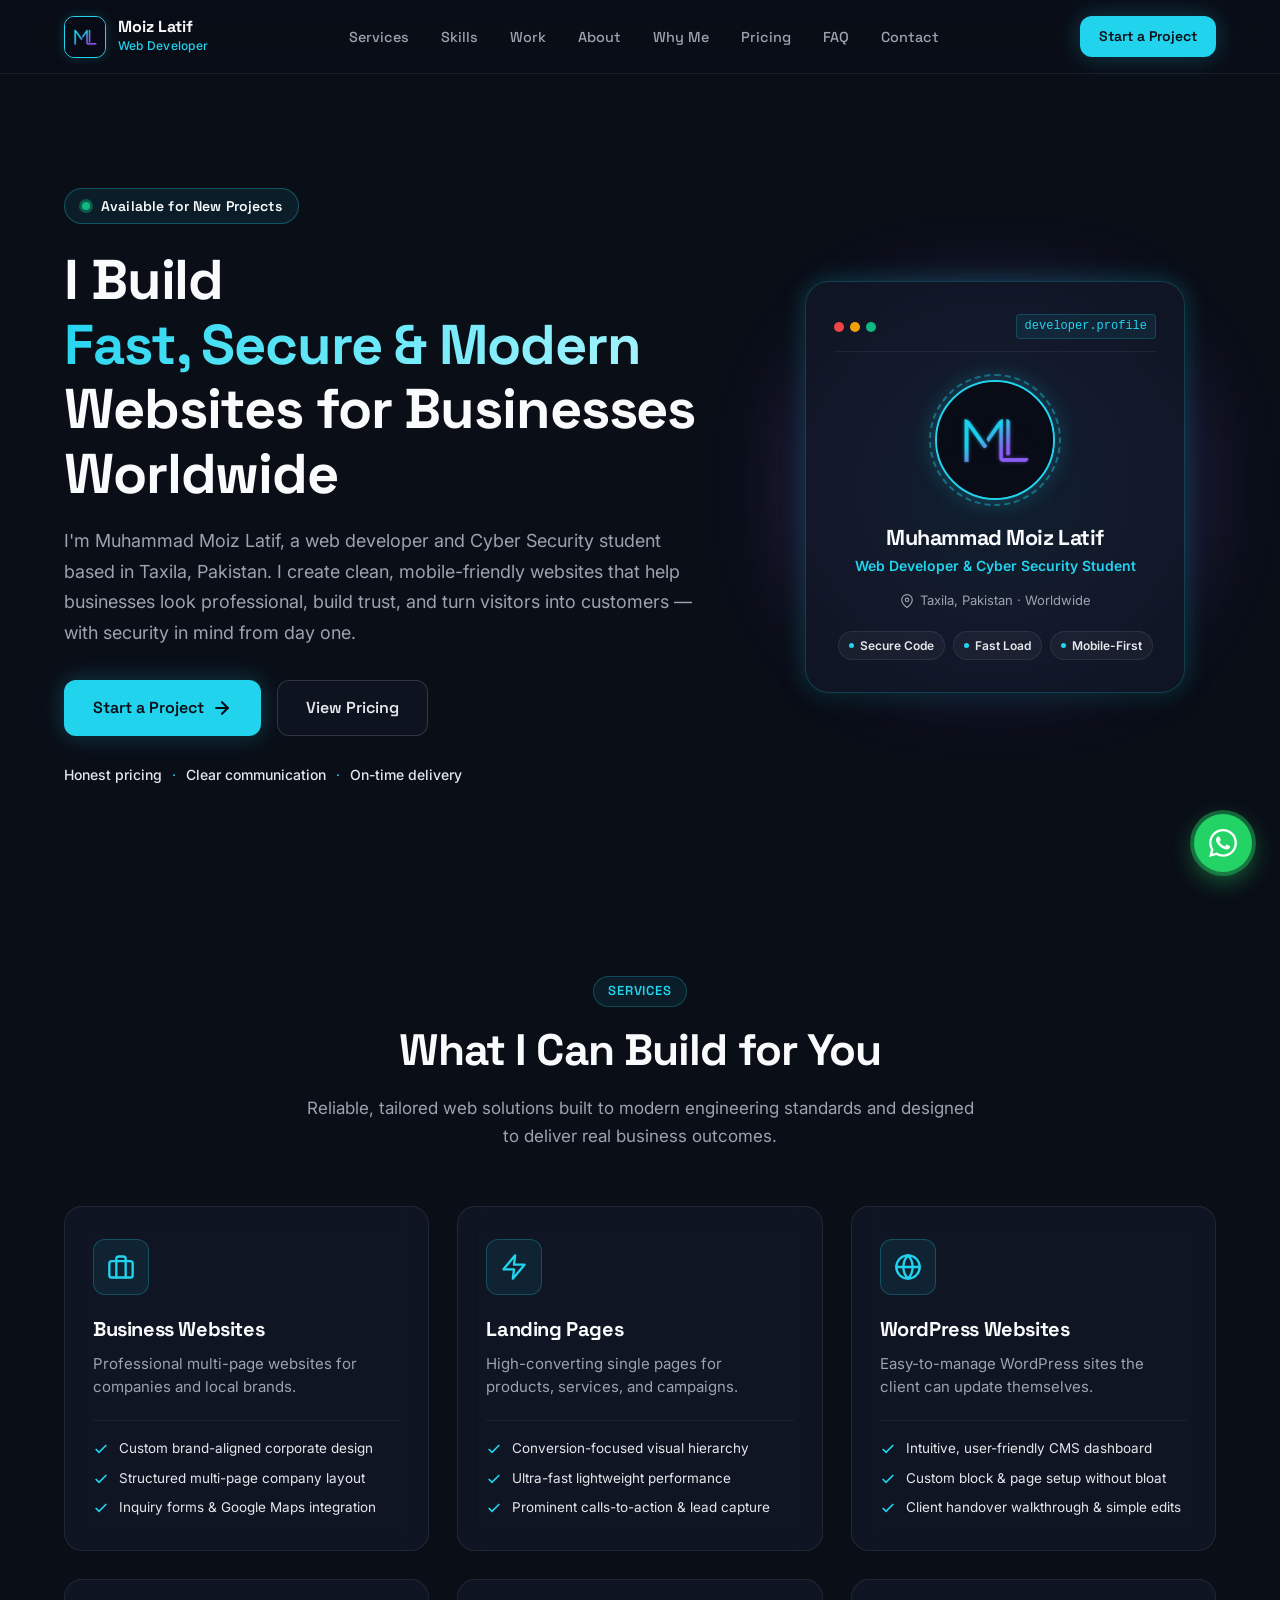
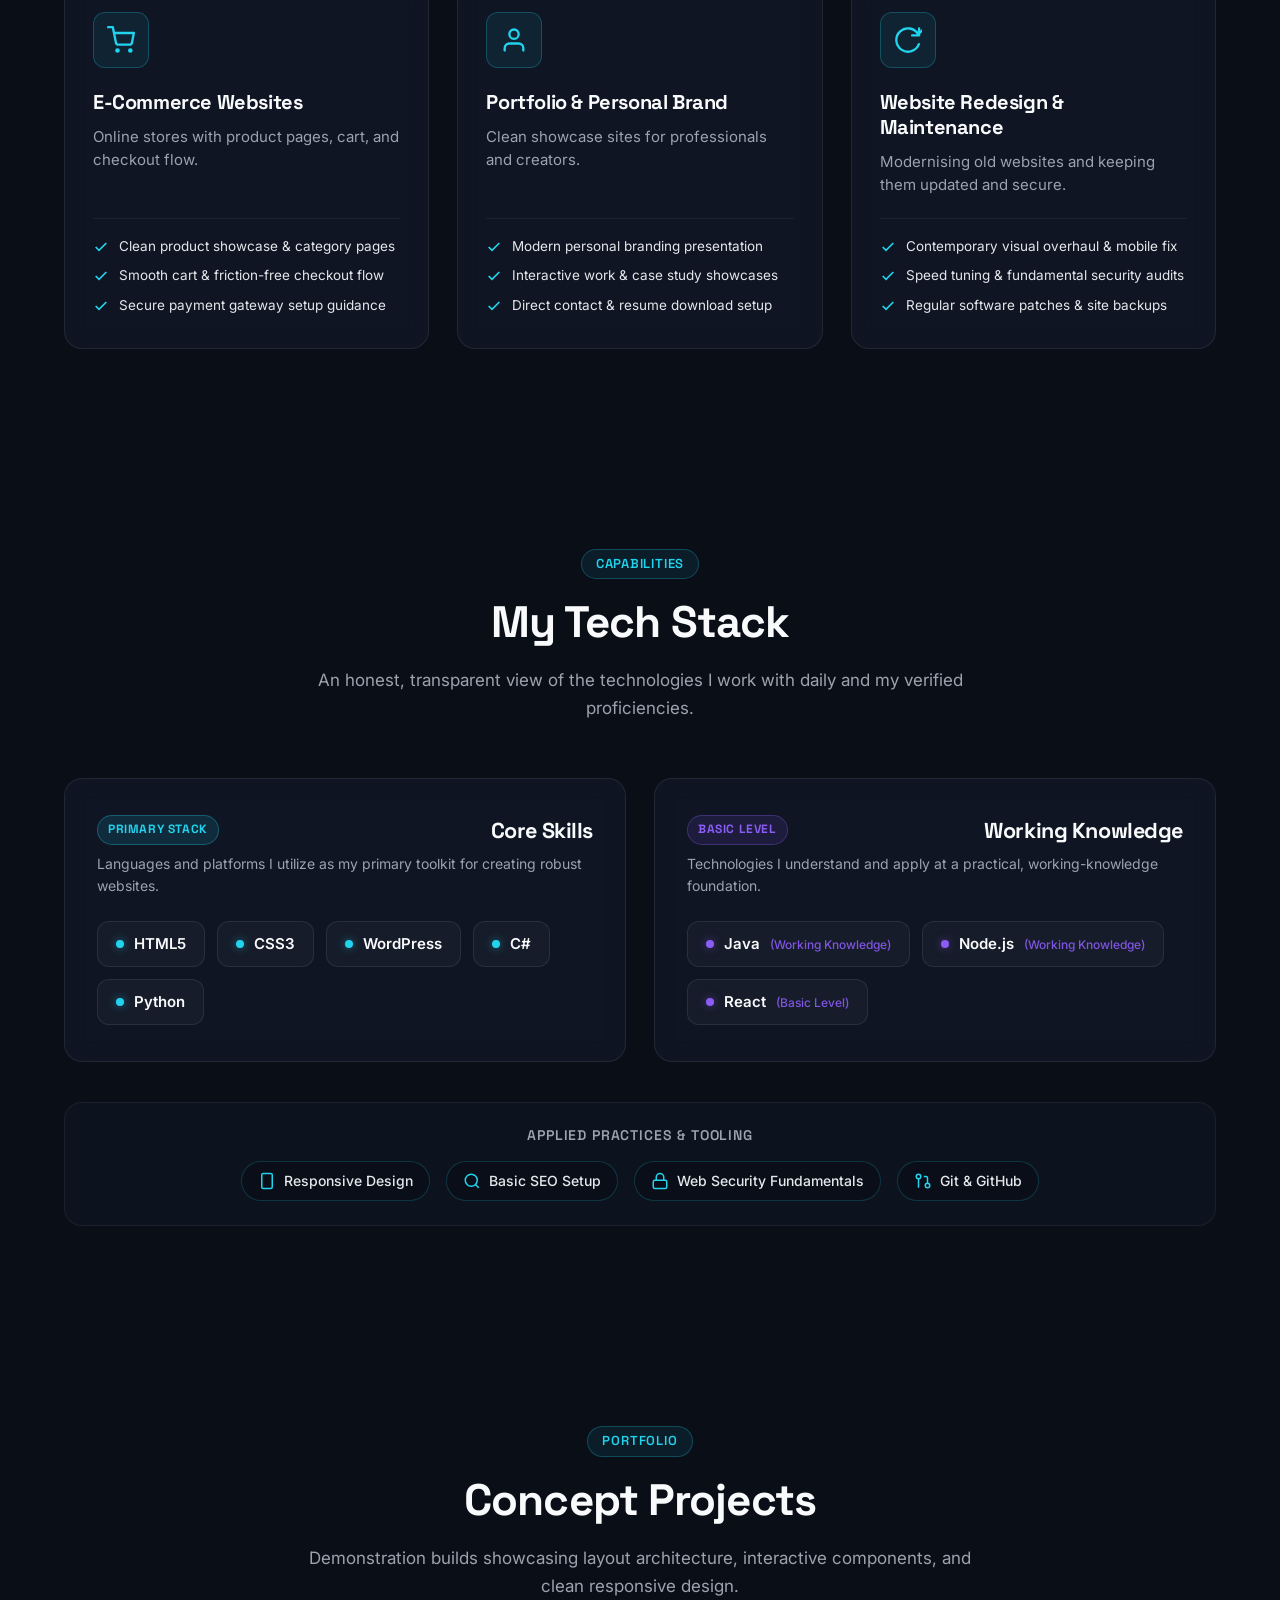
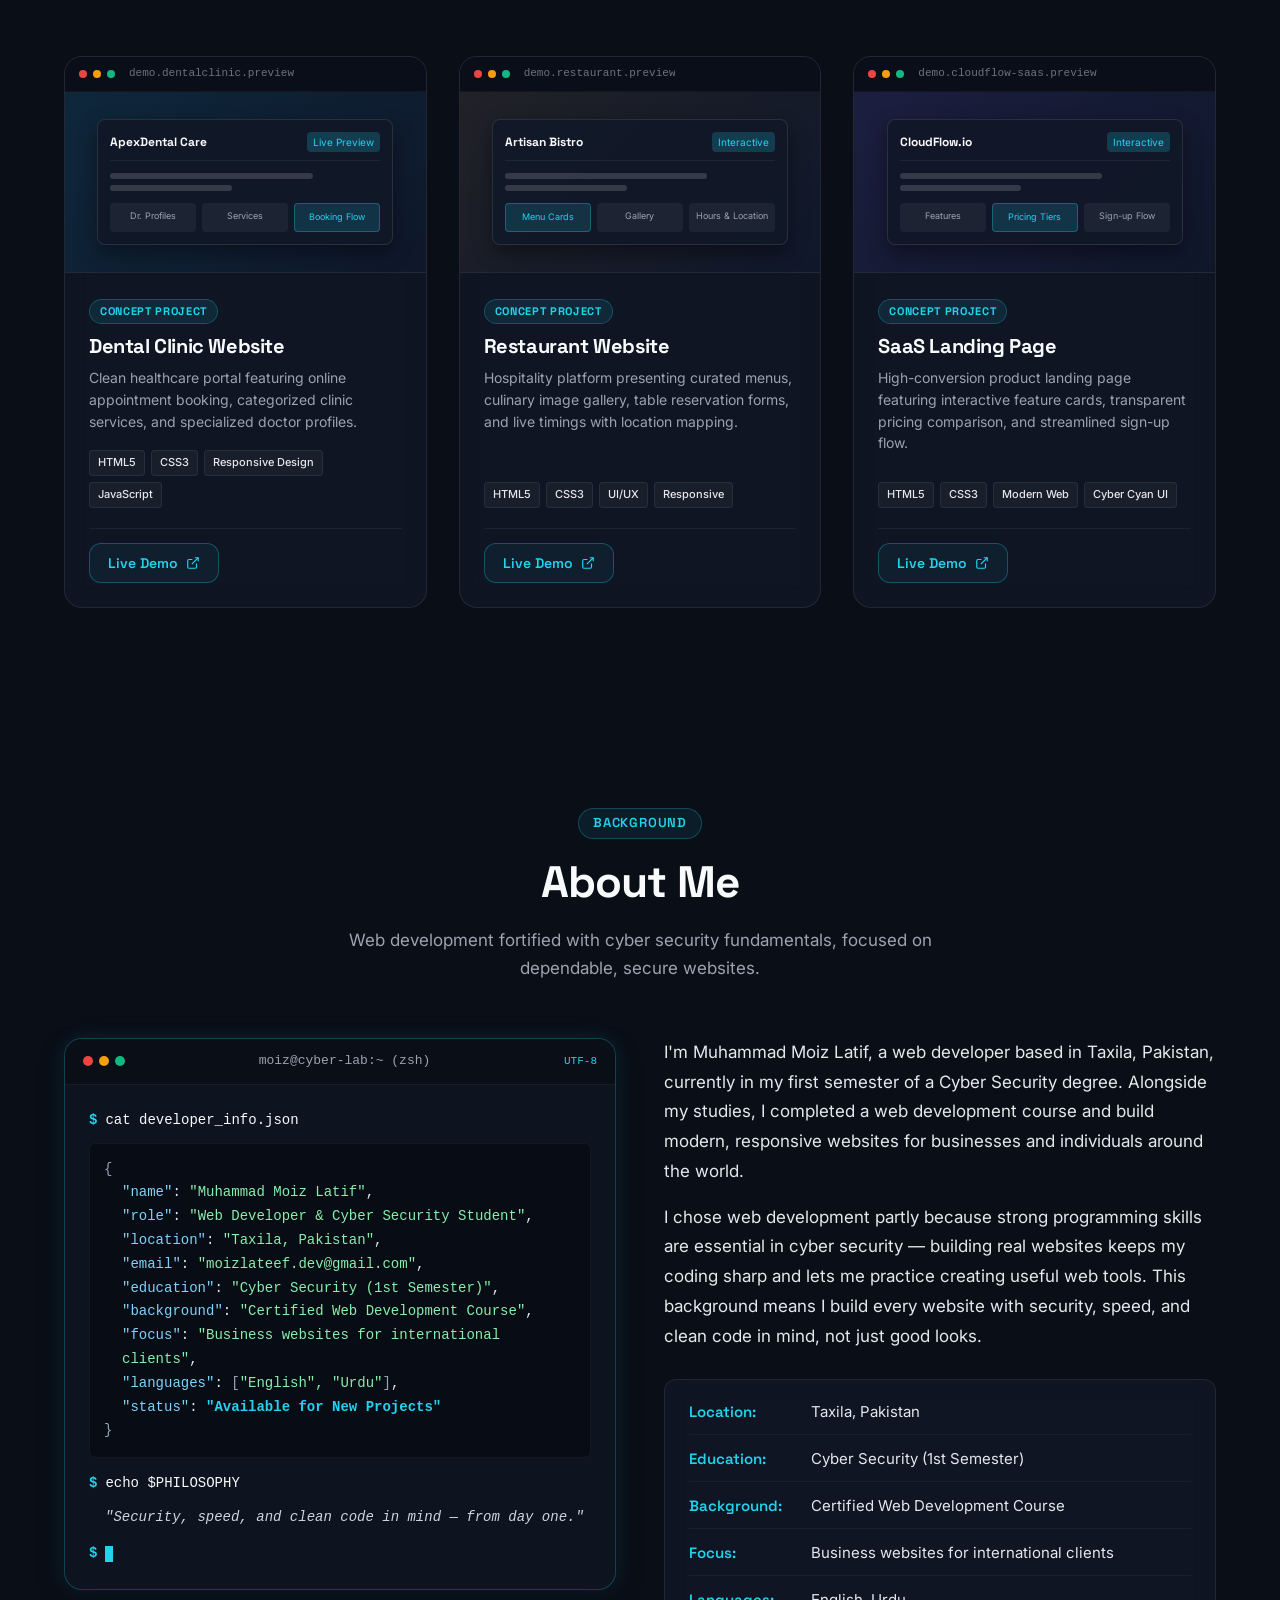
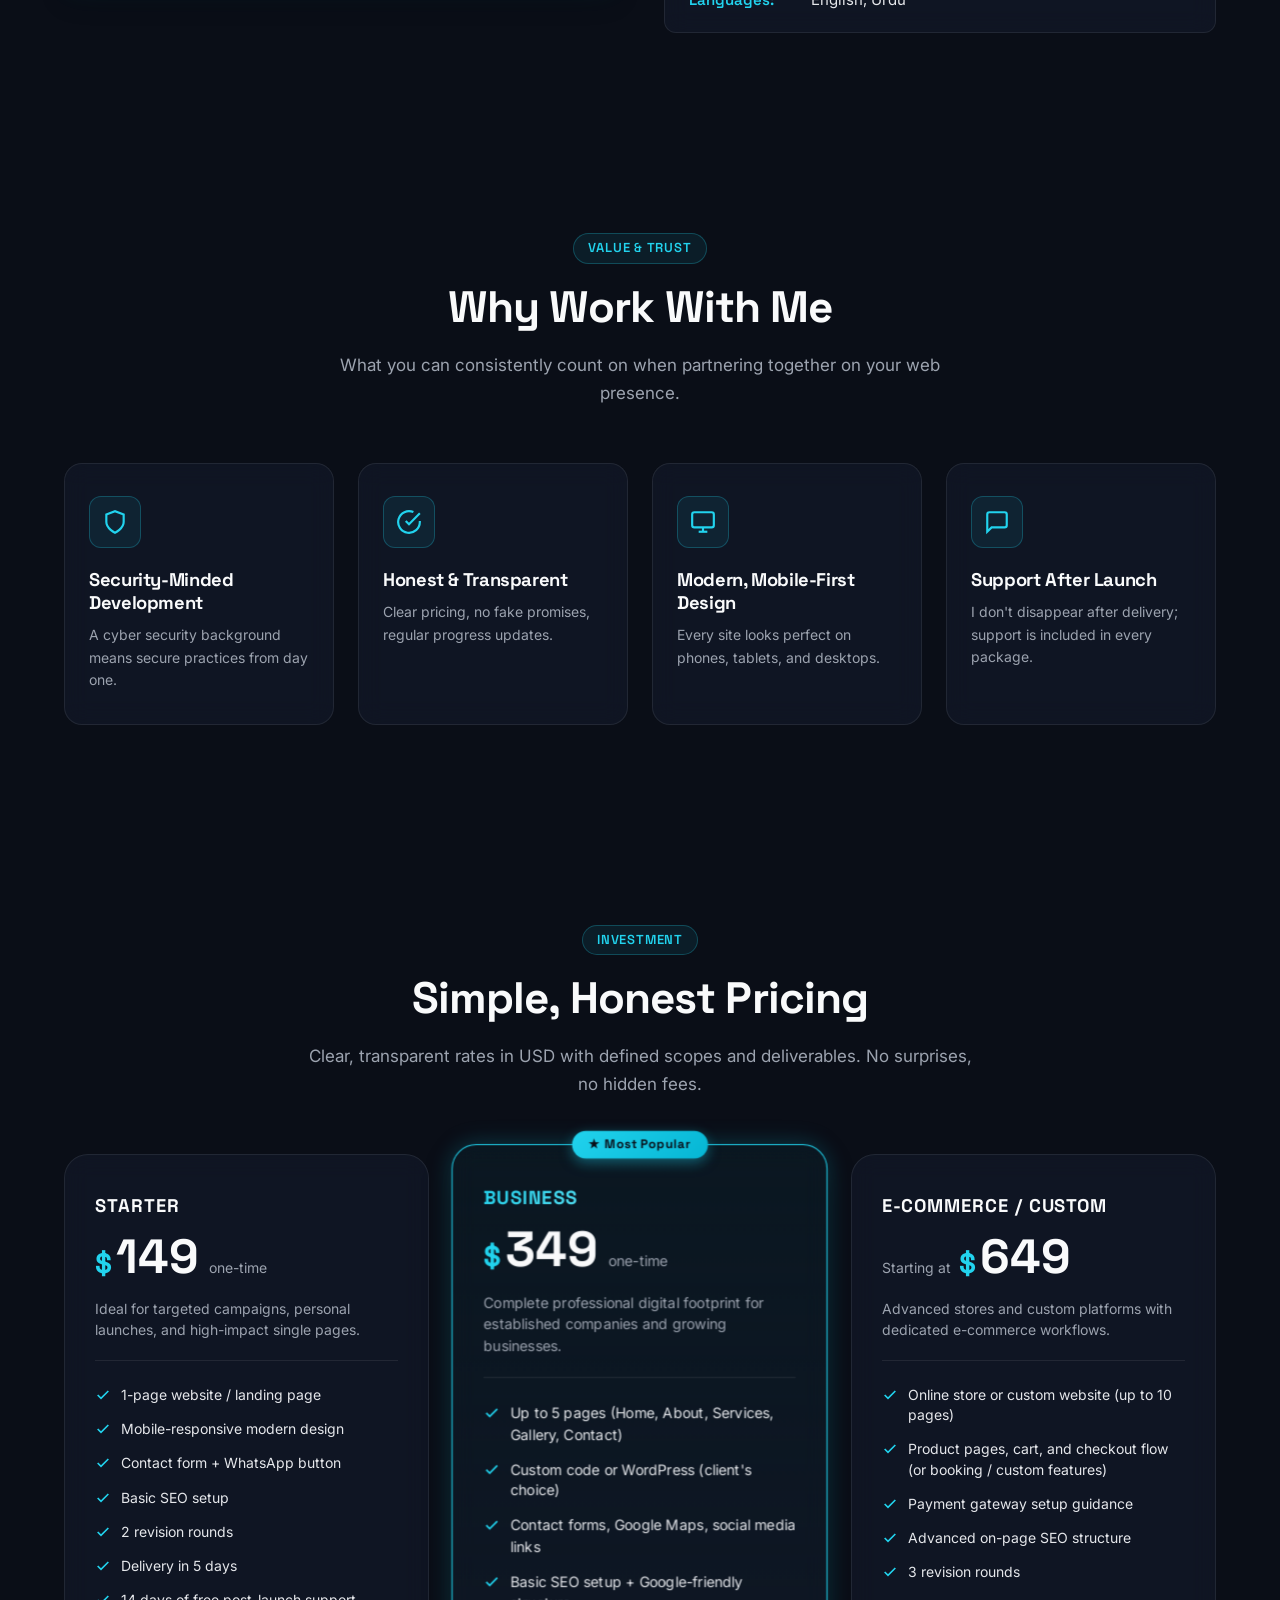
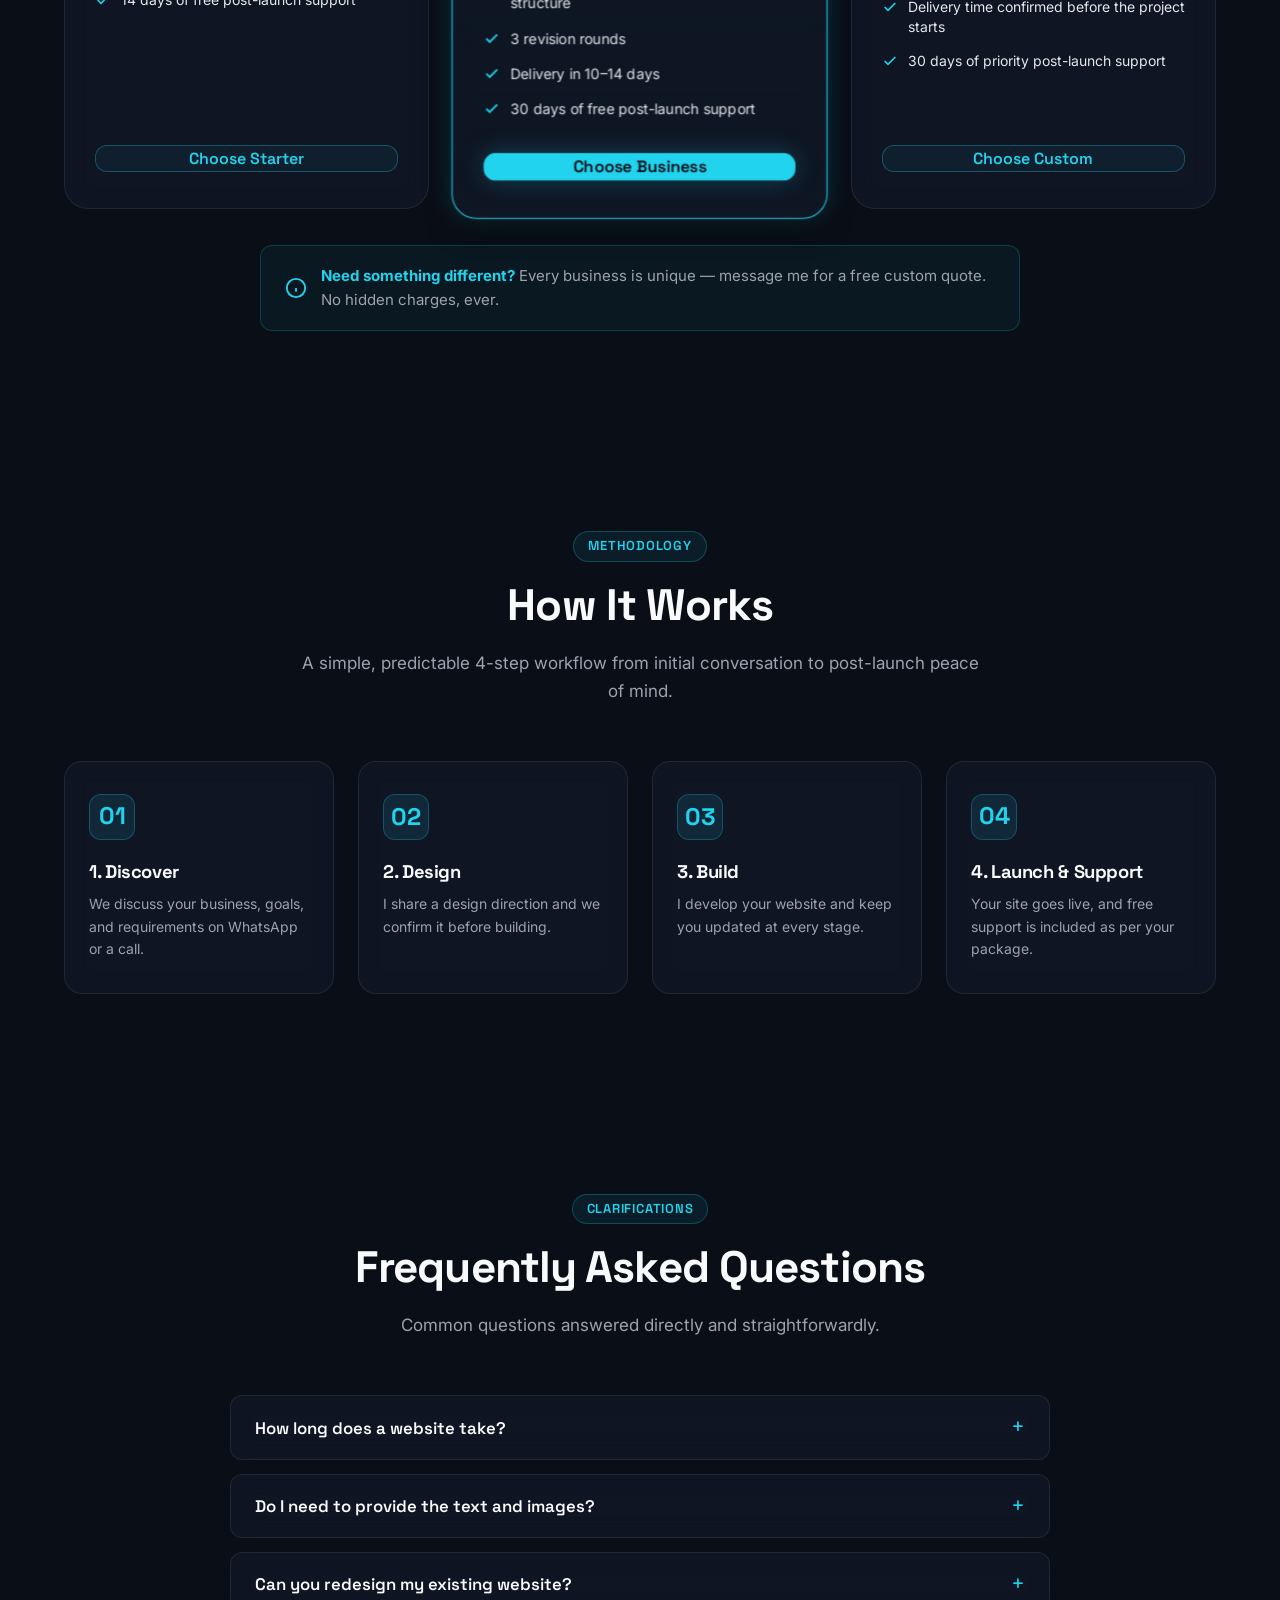
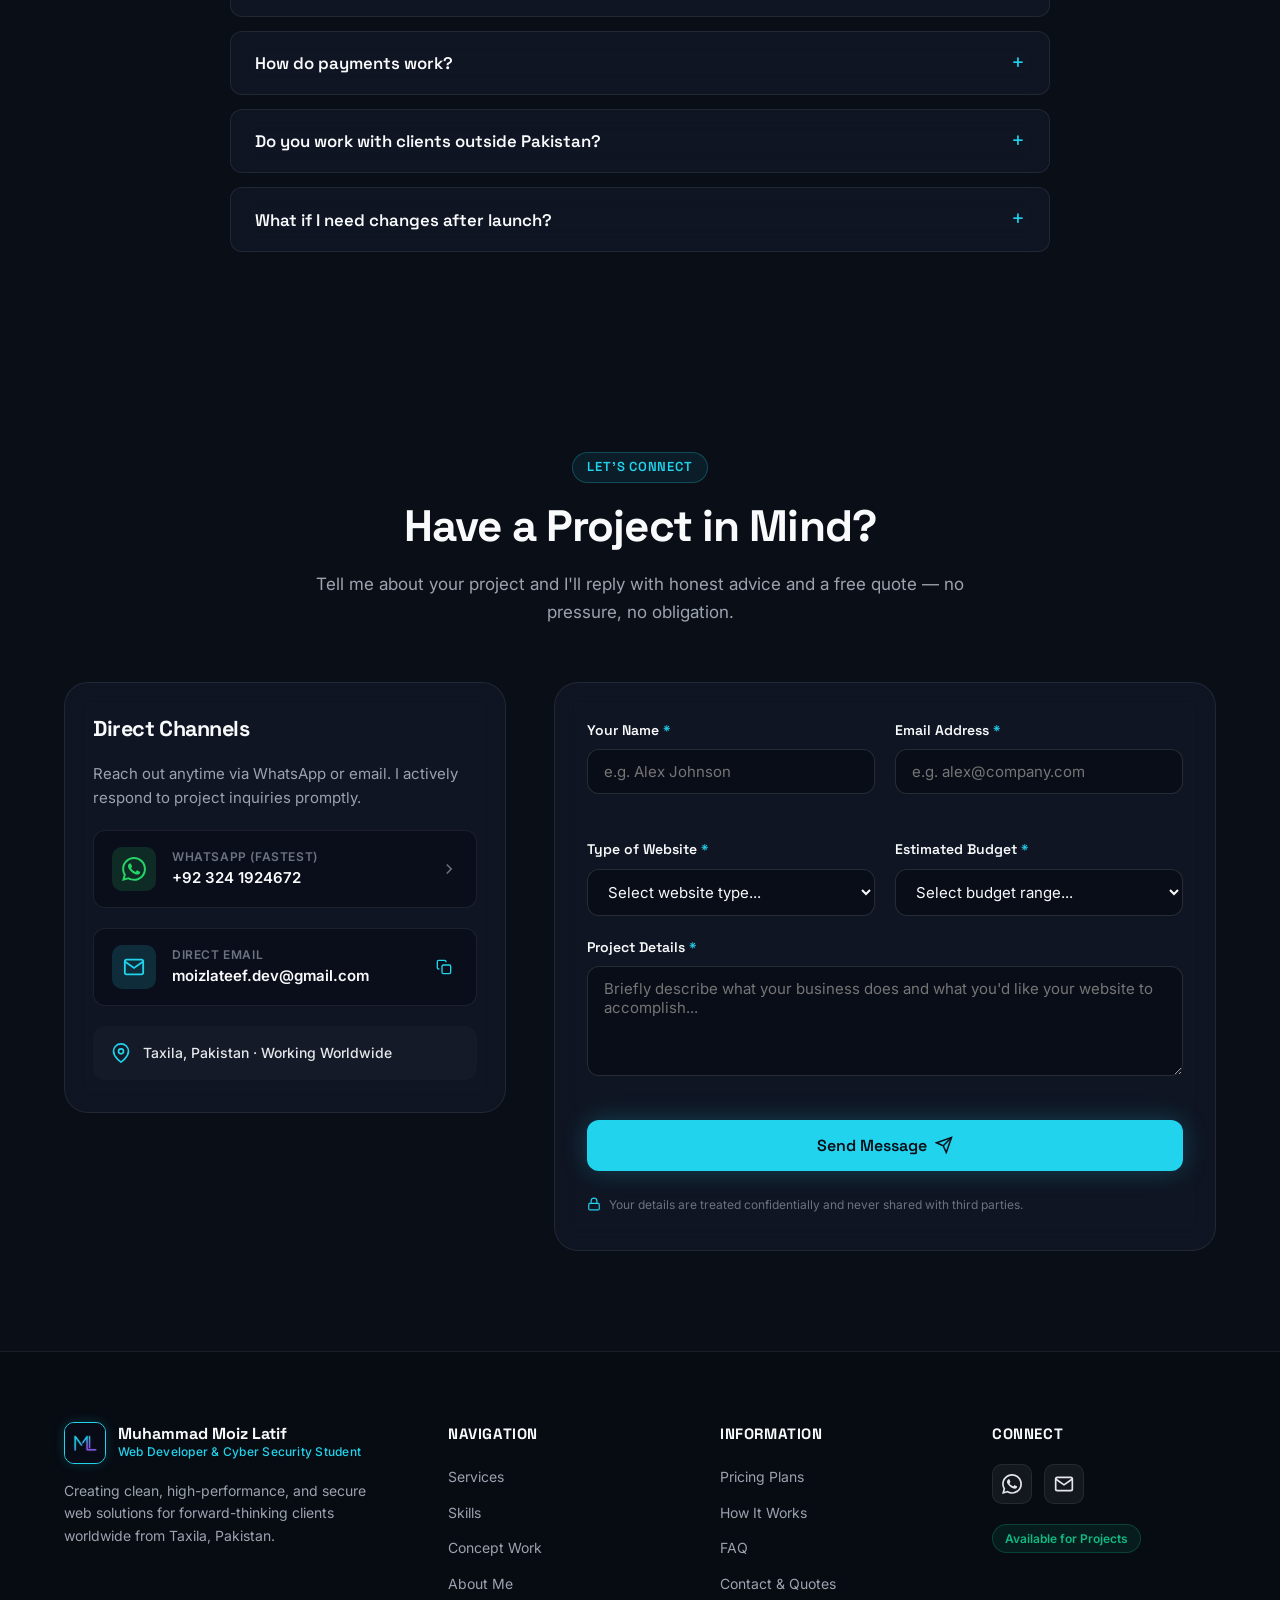
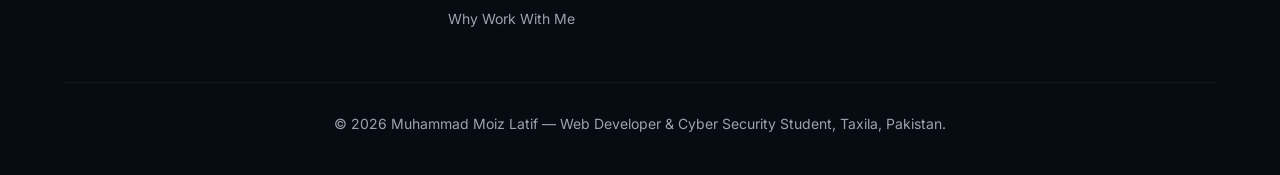
==== index.html @ b210ef42 "Add files via upload" ====
<!DOCTYPE html>
<html lang="en">
<head>
  <meta charset="UTF-8" />
  <meta http-equiv="X-UA-Compatible" content="IE=edge" />
  <meta name="viewport" content="width=device-width, initial-scale=1.0" />
  
  <!-- Primary SEO Meta Tags -->
  <title>Muhammad Moiz Latif — Web Developer &amp; Cyber Security Student | Fast, Secure &amp; Modern Websites</title>
  <meta name="title" content="Muhammad Moiz Latif — Web Developer &amp; Cyber Security Student | Fast, Secure &amp; Modern Websites" />
  <meta name="description" content="Portfolio of Muhammad Moiz Latif, a freelance Web Developer &amp; Cyber Security student based in Taxila, Pakistan. I build fast, secure, modern websites and landing pages for businesses worldwide with security built in from day one." />
  <meta name="keywords" content="Muhammad Moiz Latif, Web Developer, Cyber Security, Taxila Pakistan, Freelance Web Developer, Secure Websites, Frontend Developer, WordPress Developer, Landing Page Developer, Modern Portfolio" />
  <meta name="author" content="Muhammad Moiz Latif" />
  <meta name="robots" content="index, follow, max-image-preview:large, max-snippet:-1, max-video-preview:-1" />
  <meta name="theme-color" content="#0A0E17" />
  <meta name="color-scheme" content="dark" />
  <link rel="canonical" href="https://moizlatif.dev/" />
  
  <!-- Open Graph / Facebook / LinkedIn / WhatsApp Sharing -->
  <meta property="og:type" content="website" />
  <meta property="og:url" content="https://moizlatif.dev/" />
  <meta property="og:site_name" content="Muhammad Moiz Latif Portfolio" />
  <meta property="og:title" content="Muhammad Moiz Latif — Web Developer &amp; Cyber Security Student" />
  <meta property="og:description" content="I build fast, secure &amp; modern websites for businesses worldwide. Based in Taxila, Pakistan. Available for new projects." />
  <meta property="og:image" content="assets/og-image.png" />
  <meta property="og:image:secure_url" content="assets/og-image.png" />
  <meta property="og:image:type" content="image/png" />
  <meta property="og:image:width" content="1024" />
  <meta property="og:image:height" content="1024" />
  <meta property="og:image:alt" content="Muhammad Moiz Latif - ML Cyber Monogram Logo" />
  <meta property="og:locale" content="en_US" />

  <!-- Twitter / X Cards -->
  <meta name="twitter:card" content="summary_large_image" />
  <meta name="twitter:url" content="https://moizlatif.dev/" />
  <meta name="twitter:title" content="Muhammad Moiz Latif — Web Developer &amp; Cyber Security Student" />
  <meta name="twitter:description" content="I build fast, secure &amp; modern websites for businesses worldwide. Based in Taxila, Pakistan. Available for new projects." />
  <meta name="twitter:image" content="assets/og-image.png" />
  <meta name="twitter:image:alt" content="Muhammad Moiz Latif - ML Cyber Monogram Logo" />
  
  <!-- Custom Favicons using Provided ML Monogram Logo -->
  <link rel="icon" type="image/png" sizes="32x32" href="assets/favicon.png" />
  <link rel="icon" type="image/png" sizes="192x192" href="assets/logo.png" />
  <link rel="apple-touch-icon" sizes="180x180" href="assets/logo.png" />
  <link rel="shortcut icon" type="image/png" href="assets/favicon.png" />

  <!-- Schema.org JSON-LD Structured Data for Search Engines -->
  <script type="application/ld+json">
  {
    "@context": "https://schema.org",
    "@type": "Person",
    "name": "Muhammad Moiz Latif",
    "jobTitle": "Web Developer & Cyber Security Student",
    "url": "https://moizlatif.dev",
    "image": "assets/logo.png",
    "address": {
      "@type": "PostalAddress",
      "addressLocality": "Taxila",
      "addressCountry": "PK"
    },
    "email": "moizlateef.dev@gmail.com",
    "telephone": "+923241924672",
    "description": "Freelance web developer and Cyber Security student creating fast, secure, modern websites for businesses worldwide.",
    "knowsAbout": [
      "Web Development",
      "Cyber Security",
      "HTML5",
      "CSS3",
      "WordPress",
      "Python",
      "C#",
      "Responsive Design",
      "Web Security Fundamentals"
    ]
  }
  </script>

  <!-- Google Fonts: Space Grotesk (Headings) & Inter (Body) -->
  <link rel="preconnect" href="https://fonts.googleapis.com" />
  <link rel="preconnect" href="https://fonts.gstatic.com" crossorigin />
  <link href="https://fonts.googleapis.com/css2?family=Inter:wght@400;500;600;700&family=Space+Grotesk:wght@500;600;700;800&display=swap" rel="stylesheet" />

  <!-- Core CSS -->
  <link rel="stylesheet" href="css/style.css" />

  <!-- Netlify Identity Widget for Decap CMS -->
  <script src="https://identity.netlify.com/v1/netlify-identity-widget.js"></script>
  <script>
    if (window.netlifyIdentity) {
      window.netlifyIdentity.on("init", function(user) {
        if (!user) {
          window.netlifyIdentity.on("login", function() {
            document.location.href = "/admin/";
          });
        }
      });
    }
  </script>
</head>
<body>

  <!-- Subtle Cyber Background Grid Pattern -->
  <div class="cyber-grid-bg" aria-hidden="true"></div>
  <div class="ambient-glow glow-top" aria-hidden="true"></div>
  <div class="ambient-glow glow-bottom" aria-hidden="true"></div>

  <!-- Sticky Header -->
  <header class="site-header" id="header">
    <div class="container header-container">
      <a href="#hero" class="brand-logo" aria-label="Muhammad Moiz Latif Home">
        <span class="logo-box">
          <img src="assets/logo.png" alt="Muhammad Moiz Latif - ML Logo" class="brand-logo-img" width="42" height="42" decoding="async" />
        </span>
        <span class="logo-name-badge">
          <span class="logo-name">Moiz Latif</span>
          <span class="logo-sub">Web Developer</span>
        </span>
      </a>

      <!-- Desktop Navigation -->
      <nav class="desktop-nav" aria-label="Main Navigation">
        <ul class="nav-list">
          <li><a href="#services" class="nav-link">Services</a></li>
          <li><a href="#skills" class="nav-link">Skills</a></li>
          <li><a href="#work" class="nav-link">Work</a></li>
          <li><a href="#about" class="nav-link">About</a></li>
          <li><a href="#why-me" class="nav-link">Why Me</a></li>
          <li><a href="#pricing" class="nav-link">Pricing</a></li>
          <li><a href="#faq" class="nav-link">FAQ</a></li>
          <li><a href="#contact" class="nav-link">Contact</a></li>
        </ul>
      </nav>

      <!-- Header Action -->
      <div class="header-action">
        <a href="#contact" class="btn btn-sm btn-cyan btn-glow">Start a Project</a>
        
        <!-- Mobile Menu Toggle Button -->
        <button class="mobile-toggle" id="mobileToggle" aria-label="Toggle navigation menu" aria-expanded="false" aria-controls="mobileNav">
          <span class="hamburger-bar"></span>
          <span class="hamburger-bar"></span>
          <span class="hamburger-bar"></span>
        </button>
      </div>
    </div>

    <!-- Mobile Drawer Navigation -->
    <div class="mobile-nav" id="mobileNav" aria-hidden="true">
      <div class="mobile-nav-inner">
        <div class="mobile-nav-header">
          <div class="brand-logo">
            <span class="logo-box">
              <img src="assets/logo.png" alt="Muhammad Moiz Latif - ML Logo" class="brand-logo-img" width="42" height="42" loading="lazy" decoding="async" />
            </span>
            <span class="logo-name-badge">
              <span class="logo-name">Moiz Latif</span>
              <span class="logo-sub">Web Developer</span>
            </span>
          </div>
          <button class="mobile-close" id="mobileClose" aria-label="Close navigation menu">
            <svg width="24" height="24" viewBox="0 0 24 24" fill="none" stroke="currentColor" stroke-width="2" stroke-linecap="round" stroke-linejoin="round"><line x1="18" y1="6" x2="6" y2="18"></line><line x1="6" y1="6" x2="18" y2="18"></line></svg>
          </button>
        </div>
        <ul class="mobile-nav-list">
          <li><a href="#services" class="mobile-nav-link">Services</a></li>
          <li><a href="#skills" class="mobile-nav-link">Skills</a></li>
          <li><a href="#work" class="mobile-nav-link">Work</a></li>
          <li><a href="#about" class="mobile-nav-link">About</a></li>
          <li><a href="#why-me" class="mobile-nav-link">Why Me</a></li>
          <li><a href="#pricing" class="mobile-nav-link">Pricing</a></li>
          <li><a href="#faq" class="mobile-nav-link">FAQ</a></li>
          <li><a href="#contact" class="mobile-nav-link">Contact</a></li>
        </ul>
        <div class="mobile-nav-footer">
          <a href="#contact" class="btn btn-cyan btn-glow w-full mobile-cta">Start a Project</a>
          <a href="https://wa.me/923241924672" target="_blank" rel="noopener noreferrer" class="btn btn-outline w-full whatsapp-link-btn">
            <svg width="18" height="18" viewBox="0 0 24 24" fill="currentColor"><path d="M.057 24l1.687-6.163c-1.041-1.804-1.588-3.849-1.587-5.946.003-6.556 5.338-11.891 11.893-11.891 3.181.001 6.167 1.24 8.413 3.488 2.245 2.248 3.481 5.236 3.48 8.414-.003 6.557-5.338 11.892-11.893 11.892-1.99-.001-3.951-.5-5.688-1.448l-6.305 1.654zm6.597-3.807c1.676.995 3.276 1.591 5.392 1.592 5.448 0 9.886-4.434 9.889-9.885.002-5.462-4.415-9.89-9.881-9.892-5.452 0-9.887 4.434-9.889 9.884-.001 2.225.651 3.891 1.746 5.634l-.999 3.648 3.742-.981zm11.387-5.464c-.074-.124-.272-.198-.57-.347-.297-.149-1.758-.868-2.031-.967-.272-.099-.47-.149-.669.149-.198.297-.768.967-.941 1.165-.173.198-.347.223-.644.074-.297-.149-1.255-.462-2.39-1.475-.883-.788-1.48-1.761-1.653-2.059-.173-.297-.018-.458.13-.606.134-.133.297-.347.446-.521.151-.172.2-.296.3-.495.099-.198.05-.372-.025-.521-.075-.148-.669-1.611-.916-2.206-.242-.579-.487-.501-.669-.51l-.57-.01c-.198 0-.52.074-.792.372s-1.04 1.016-1.04 2.479 1.065 2.876 1.213 3.074c.149.198 2.095 3.2 5.076 4.487.709.306 1.263.489 1.694.626.712.226 1.36.194 1.872.118.571-.085 1.758-.719 2.006-1.413.248-.695.248-1.29.173-1.414z"/></svg>
            WhatsApp Direct
          </a>
        </div>
      </div>
    </div>
  </header>

  <main>
    <!-- Hero Section -->
    <section class="hero-section" id="hero">
      <div class="container hero-container">
        
        <div class="hero-content">
          <!-- Availability Badge -->
          <div class="status-badge-hero fade-in-up">
            <span class="status-indicator">
              <span class="status-dot"></span>
              <span class="status-ring"></span>
            </span>
            <span class="status-badge-text" id="heroBadgeText">Available for New Projects</span>
          </div>

          <!-- Main Headline -->
          <h1 class="hero-headline fade-in-up" id="heroHeadline">
            I Build <span class="cyan-gradient-text">Fast, Secure &amp; Modern</span> Websites for Businesses Worldwide
          </h1>

          <!-- Sub-headline -->
          <p class="hero-subheadline fade-in-up" id="heroSubheadline">
            I'm <strong>Muhammad Moiz Latif</strong>, a web developer and Cyber Security student based in <strong>Taxila, Pakistan</strong>. I create clean, mobile-friendly websites that help businesses look professional, build trust, and turn visitors into customers — with security in mind from day one.
          </p>

          <!-- Action Buttons -->
          <div class="hero-cta-group fade-in-up">
            <a href="#contact" class="btn btn-lg btn-cyan btn-glow">
              <span id="heroPrimaryBtnText">Start a Project</span>
              <svg width="20" height="20" viewBox="0 0 24 24" fill="none" stroke="currentColor" stroke-width="2.5" stroke-linecap="round" stroke-linejoin="round"><line x1="5" y1="12" x2="19" y2="12"></line><polyline points="12 5 19 12 12 19"></polyline></svg>
            </a>
            <a href="#pricing" class="btn btn-lg btn-outline">
              <span id="heroSecondaryBtnText">View Pricing</span>
            </a>
          </div>

          <!-- Small Trust Line -->
          <div class="hero-trust-line fade-in-up" id="heroTrustLine">
            <span class="trust-pill">Honest pricing</span>
            <span class="trust-sep">·</span>
            <span class="trust-pill">Clear communication</span>
            <span class="trust-sep">·</span>
            <span class="trust-pill">On-time delivery</span>
          </div>
        </div>

        <!-- Stylish Hero Visual: ML Monogram Emblem & Tech Card (No Photo) -->
        <div class="hero-visual fade-in-up" aria-hidden="true">
          <div class="monogram-card-glow"></div>
          <div class="monogram-card">
            
            <div class="monogram-card-header">
              <div class="terminal-dots">
                <span class="dot dot-red"></span>
                <span class="dot dot-yellow"></span>
                <span class="dot dot-green"></span>
              </div>
              <span class="monogram-card-tag">developer.profile</span>
            </div>

            <!-- Stylized Monogram Avatar with Provided Logo -->
            <div class="avatar-monogram-box">
              <div class="avatar-cyber-ring"></div>
              <div class="avatar-inner">
                <img src="assets/logo.png" alt="Muhammad Moiz Latif - ML Cyber Monogram" class="avatar-logo-img" width="116" height="116" loading="lazy" decoding="async" />
              </div>
            </div>

            <div class="hero-card-meta">
              <h3 class="hero-card-name">Muhammad Moiz Latif</h3>
              <p class="hero-card-role">Web Developer &amp; Cyber Security Student</p>
              <div class="hero-card-location">
                <svg width="14" height="14" viewBox="0 0 24 24" fill="none" stroke="currentColor" stroke-width="2"><path d="M21 10c0 7-9 13-9 13s-9-6-9-13a9 9 0 0 1 18 0z"></path><circle cx="12" cy="10" r="3"></circle></svg>
                <span>Taxila, Pakistan · Worldwide</span>
              </div>
            </div>

            <div class="hero-card-chips">
              <span class="card-chip"><span class="chip-dot"></span> Secure Code</span>
              <span class="card-chip"><span class="chip-dot"></span> Fast Load</span>
              <span class="card-chip"><span class="chip-dot"></span> Mobile-First</span>
            </div>

          </div>
        </div>

      </div>
    </section>

    <!-- Services Section -->
    <section class="section services-section" id="services">
      <div class="container">
        
        <div class="section-header text-center">
          <span class="section-tag">Services</span>
          <h2 class="section-title">What I Can Build for You</h2>
          <p class="section-subtitle">
            Reliable, tailored web solutions built to modern engineering standards and designed to deliver real business outcomes.
          </p>
        </div>

        <div class="services-grid" id="servicesGrid">
          
          <!-- Card 1: Business Websites -->
          <div class="service-card">
            <div class="service-icon-box">
              <svg width="28" height="28" viewBox="0 0 24 24" fill="none" stroke="currentColor" stroke-width="2" stroke-linecap="round" stroke-linejoin="round"><rect x="2" y="7" width="20" height="14" rx="2" ry="2"></rect><path d="M16 21V5a2 2 0 0 0-2-2h-4a2 2 0 0 0-2 2v16"></path></svg>
            </div>
            <h3 class="service-title">Business Websites</h3>
            <p class="service-desc">Professional multi-page websites for companies and local brands.</p>
            <ul class="service-deliverables">
              <li>
                <svg class="check-icon" width="16" height="16" viewBox="0 0 24 24" fill="none" stroke="currentColor" stroke-width="2.5"><polyline points="20 6 9 17 4 12"></polyline></svg>
                <span>Custom brand-aligned corporate design</span>
              </li>
              <li>
                <svg class="check-icon" width="16" height="16" viewBox="0 0 24 24" fill="none" stroke="currentColor" stroke-width="2.5"><polyline points="20 6 9 17 4 12"></polyline></svg>
                <span>Structured multi-page company layout</span>
              </li>
              <li>
                <svg class="check-icon" width="16" height="16" viewBox="0 0 24 24" fill="none" stroke="currentColor" stroke-width="2.5"><polyline points="20 6 9 17 4 12"></polyline></svg>
                <span>Inquiry forms &amp; Google Maps integration</span>
              </li>
            </ul>
          </div>

          <!-- Card 2: Landing Pages -->
          <div class="service-card">
            <div class="service-icon-box">
              <svg width="28" height="28" viewBox="0 0 24 24" fill="none" stroke="currentColor" stroke-width="2" stroke-linecap="round" stroke-linejoin="round"><polygon points="13 2 3 14 12 14 11 22 21 10 12 10 13 2"></polygon></svg>
            </div>
            <h3 class="service-title">Landing Pages</h3>
            <p class="service-desc">High-converting single pages for products, services, and campaigns.</p>
            <ul class="service-deliverables">
              <li>
                <svg class="check-icon" width="16" height="16" viewBox="0 0 24 24" fill="none" stroke="currentColor" stroke-width="2.5"><polyline points="20 6 9 17 4 12"></polyline></svg>
                <span>Conversion-focused visual hierarchy</span>
              </li>
              <li>
                <svg class="check-icon" width="16" height="16" viewBox="0 0 24 24" fill="none" stroke="currentColor" stroke-width="2.5"><polyline points="20 6 9 17 4 12"></polyline></svg>
                <span>Ultra-fast lightweight performance</span>
              </li>
              <li>
                <svg class="check-icon" width="16" height="16" viewBox="0 0 24 24" fill="none" stroke="currentColor" stroke-width="2.5"><polyline points="20 6 9 17 4 12"></polyline></svg>
                <span>Prominent calls-to-action &amp; lead capture</span>
              </li>
            </ul>
          </div>

          <!-- Card 3: WordPress Websites -->
          <div class="service-card">
            <div class="service-icon-box">
              <svg width="28" height="28" viewBox="0 0 24 24" fill="none" stroke="currentColor" stroke-width="2" stroke-linecap="round" stroke-linejoin="round"><circle cx="12" cy="12" r="10"></circle><path d="M12 2a14.5 14.5 0 0 0 0 20 14.5 14.5 0 0 0 0-20"></path><path d="M2 12h20"></path></svg>
            </div>
            <h3 class="service-title">WordPress Websites</h3>
            <p class="service-desc">Easy-to-manage WordPress sites the client can update themselves.</p>
            <ul class="service-deliverables">
              <li>
                <svg class="check-icon" width="16" height="16" viewBox="0 0 24 24" fill="none" stroke="currentColor" stroke-width="2.5"><polyline points="20 6 9 17 4 12"></polyline></svg>
                <span>Intuitive, user-friendly CMS dashboard</span>
              </li>
              <li>
                <svg class="check-icon" width="16" height="16" viewBox="0 0 24 24" fill="none" stroke="currentColor" stroke-width="2.5"><polyline points="20 6 9 17 4 12"></polyline></svg>
                <span>Custom block &amp; page setup without bloat</span>
              </li>
              <li>
                <svg class="check-icon" width="16" height="16" viewBox="0 0 24 24" fill="none" stroke="currentColor" stroke-width="2.5"><polyline points="20 6 9 17 4 12"></polyline></svg>
                <span>Client handover walkthrough &amp; simple edits</span>
              </li>
            </ul>
          </div>

          <!-- Card 4: E-Commerce Websites -->
          <div class="service-card">
            <div class="service-icon-box">
              <svg width="28" height="28" viewBox="0 0 24 24" fill="none" stroke="currentColor" stroke-width="2" stroke-linecap="round" stroke-linejoin="round"><circle cx="9" cy="21" r="1"></circle><circle cx="20" cy="21" r="1"></circle><path d="M1 1h4l2.68 13.39a2 2 0 0 0 2 1.61h9.72a2 2 0 0 0 2-1.61L23 6H6"></path></svg>
            </div>
            <h3 class="service-title">E-Commerce Websites</h3>
            <p class="service-desc">Online stores with product pages, cart, and checkout flow.</p>
            <ul class="service-deliverables">
              <li>
                <svg class="check-icon" width="16" height="16" viewBox="0 0 24 24" fill="none" stroke="currentColor" stroke-width="2.5"><polyline points="20 6 9 17 4 12"></polyline></svg>
                <span>Clean product showcase &amp; category pages</span>
              </li>
              <li>
                <svg class="check-icon" width="16" height="16" viewBox="0 0 24 24" fill="none" stroke="currentColor" stroke-width="2.5"><polyline points="20 6 9 17 4 12"></polyline></svg>
                <span>Smooth cart &amp; friction-free checkout flow</span>
              </li>
              <li>
                <svg class="check-icon" width="16" height="16" viewBox="0 0 24 24" fill="none" stroke="currentColor" stroke-width="2.5"><polyline points="20 6 9 17 4 12"></polyline></svg>
                <span>Secure payment gateway setup guidance</span>
              </li>
            </ul>
          </div>

          <!-- Card 5: Portfolio & Personal Brand Websites -->
          <div class="service-card">
            <div class="service-icon-box">
              <svg width="28" height="28" viewBox="0 0 24 24" fill="none" stroke="currentColor" stroke-width="2" stroke-linecap="round" stroke-linejoin="round"><path d="M20 21v-2a4 4 0 0 0-4-4H8a4 4 0 0 0-4 4v2"></path><circle cx="12" cy="7" r="4"></circle></svg>
            </div>
            <h3 class="service-title">Portfolio &amp; Personal Brand</h3>
            <p class="service-desc">Clean showcase sites for professionals and creators.</p>
            <ul class="service-deliverables">
              <li>
                <svg class="check-icon" width="16" height="16" viewBox="0 0 24 24" fill="none" stroke="currentColor" stroke-width="2.5"><polyline points="20 6 9 17 4 12"></polyline></svg>
                <span>Modern personal branding presentation</span>
              </li>
              <li>
                <svg class="check-icon" width="16" height="16" viewBox="0 0 24 24" fill="none" stroke="currentColor" stroke-width="2.5"><polyline points="20 6 9 17 4 12"></polyline></svg>
                <span>Interactive work &amp; case study showcases</span>
              </li>
              <li>
                <svg class="check-icon" width="16" height="16" viewBox="0 0 24 24" fill="none" stroke="currentColor" stroke-width="2.5"><polyline points="20 6 9 17 4 12"></polyline></svg>
                <span>Direct contact &amp; resume download setup</span>
              </li>
            </ul>
          </div>

          <!-- Card 6: Website Redesign & Maintenance -->
          <div class="service-card">
            <div class="service-icon-box">
              <svg width="28" height="28" viewBox="0 0 24 24" fill="none" stroke="currentColor" stroke-width="2" stroke-linecap="round" stroke-linejoin="round"><path d="M21.5 2v6h-6M21.34 15.57a10 10 0 1 1-.57-8.38l5.67-5.67"></path></svg>
            </div>
            <h3 class="service-title">Website Redesign &amp; Maintenance</h3>
            <p class="service-desc">Modernising old websites and keeping them updated and secure.</p>
            <ul class="service-deliverables">
              <li>
                <svg class="check-icon" width="16" height="16" viewBox="0 0 24 24" fill="none" stroke="currentColor" stroke-width="2.5"><polyline points="20 6 9 17 4 12"></polyline></svg>
                <span>Contemporary visual overhaul &amp; mobile fix</span>
              </li>
              <li>
                <svg class="check-icon" width="16" height="16" viewBox="0 0 24 24" fill="none" stroke="currentColor" stroke-width="2.5"><polyline points="20 6 9 17 4 12"></polyline></svg>
                <span>Speed tuning &amp; fundamental security audits</span>
              </li>
              <li>
                <svg class="check-icon" width="16" height="16" viewBox="0 0 24 24" fill="none" stroke="currentColor" stroke-width="2.5"><polyline points="20 6 9 17 4 12"></polyline></svg>
                <span>Regular software patches &amp; site backups</span>
              </li>
            </ul>
          </div>

        </div>
      </div>
    </section>

    <!-- Skills Section -->
    <section class="section skills-section" id="skills">
      <div class="container">
        
        <div class="section-header text-center">
          <span class="section-tag">Capabilities</span>
          <h2 class="section-title">My Tech Stack</h2>
          <p class="section-subtitle">
            An honest, transparent view of the technologies I work with daily and my verified proficiencies.
          </p>
        </div>

        <div class="skills-wrapper">
          
          <!-- Core Skills -->
          <div class="skill-category-card">
            <div class="skill-card-top">
              <div class="skill-badge-header">
                <span class="skill-pill-tag cyan-tag">Primary Stack</span>
                <h3 class="skill-group-title">Core Skills</h3>
              </div>
              <p class="skill-group-desc">Languages and platforms I utilize as my primary toolkit for creating robust websites.</p>
            </div>
            <div class="skill-tags-grid" id="skillsCore">
              <div class="skill-item">
                <span class="skill-icon-bullet"></span>
                <span class="skill-name">HTML5</span>
              </div>
              <div class="skill-item">
                <span class="skill-icon-bullet"></span>
                <span class="skill-name">CSS3</span>
              </div>
              <div class="skill-item">
                <span class="skill-icon-bullet"></span>
                <span class="skill-name">WordPress</span>
              </div>
              <div class="skill-item">
                <span class="skill-icon-bullet"></span>
                <span class="skill-name">C#</span>
              </div>
              <div class="skill-item">
                <span class="skill-icon-bullet"></span>
                <span class="skill-name">Python</span>
              </div>
            </div>
          </div>

          <!-- Working Knowledge -->
          <div class="skill-category-card">
            <div class="skill-card-top">
              <div class="skill-badge-header">
                <span class="skill-pill-tag violet-tag">Basic Level</span>
                <h3 class="skill-group-title">Working Knowledge</h3>
              </div>
              <p class="skill-group-desc">Technologies I understand and apply at a practical, working-knowledge foundation.</p>
            </div>
            <div class="skill-tags-grid" id="skillsWorking">
              <div class="skill-item skill-item-working">
                <span class="skill-icon-bullet violet-bullet"></span>
                <span class="skill-name">Java</span>
                <span class="skill-level-note">(Working Knowledge)</span>
              </div>
              <div class="skill-item skill-item-working">
                <span class="skill-icon-bullet violet-bullet"></span>
                <span class="skill-name">Node.js</span>
                <span class="skill-level-note">(Working Knowledge)</span>
              </div>
              <div class="skill-item skill-item-working">
                <span class="skill-icon-bullet violet-bullet"></span>
                <span class="skill-name">React</span>
                <span class="skill-level-note">(Basic Level)</span>
              </div>
            </div>
          </div>

        </div>

        <!-- Additional Engineering Badges -->
        <div class="skills-extra-badges">
          <h4 class="extra-badges-title">Applied Practices &amp; Tooling</h4>
          <div class="badges-row" id="skillsBadges">
            <div class="feature-badge">
              <svg width="18" height="18" viewBox="0 0 24 24" fill="none" stroke="currentColor" stroke-width="2"><rect x="5" y="2" width="14" height="20" rx="2" ry="2"></rect><line x1="12" y1="18" x2="12.01" y2="18"></line></svg>
              <span>Responsive Design</span>
            </div>
            <div class="feature-badge">
              <svg width="18" height="18" viewBox="0 0 24 24" fill="none" stroke="currentColor" stroke-width="2"><circle cx="11" cy="11" r="8"></circle><line x1="21" y1="21" x2="16.65" y2="16.65"></line></svg>
              <span>Basic SEO Setup</span>
            </div>
            <div class="feature-badge">
              <svg width="18" height="18" viewBox="0 0 24 24" fill="none" stroke="currentColor" stroke-width="2"><rect x="3" y="11" width="18" height="11" rx="2" ry="2"></rect><path d="M7 11V7a5 5 0 0 1 10 0v4"></path></svg>
              <span>Web Security Fundamentals</span>
            </div>
            <div class="feature-badge">
              <svg width="18" height="18" viewBox="0 0 24 24" fill="none" stroke="currentColor" stroke-width="2"><circle cx="18" cy="18" r="3"></circle><circle cx="6" cy="6" r="3"></circle><path d="M13 6h3a2 2 0 0 1 2 2v7"></path><line x1="6" y1="9" x2="6" y2="21"></line></svg>
              <span>Git &amp; GitHub</span>
            </div>
          </div>
        </div>

      </div>
    </section>

    <!-- Selected Work Section -->
    <section class="section work-section" id="work">
      <div class="container">
        
        <div class="section-header text-center">
          <span class="section-tag">Portfolio</span>
          <h2 class="section-title">Concept Projects</h2>
          <p class="section-subtitle">
            Demonstration builds showcasing layout architecture, interactive components, and clean responsive design.
          </p>
        </div>

        <div class="projects-grid" id="projectsGrid">
          
          <!-- Project 1: Dental Clinic Website -->
          <article class="project-card">
            <div class="project-preview-frame">
              <div class="preview-browser-bar">
                <span class="dot-sm dot-red"></span>
                <span class="dot-sm dot-yellow"></span>
                <span class="dot-sm dot-green"></span>
                <span class="browser-url">demo.dentalclinic.preview</span>
              </div>
              <div class="project-mockup-canvas dental-canvas">
                <div class="mockup-ui-preview">
                  <div class="ui-header-sim">
                    <span class="ui-brand">ApexDental Care</span>
                    <span class="ui-badge-sim">Book Appointment</span>
                  </div>
                  <div class="ui-body-sim">
                    <div class="ui-text-bar lg"></div>
                    <div class="ui-text-bar md"></div>
                    <div class="ui-cards-row">
                      <div class="ui-card-mini"><span>Dr. Profiles</span></div>
                      <div class="ui-card-mini"><span>Services</span></div>
                      <div class="ui-card-mini active"><span>Booking Flow</span></div>
                    </div>
                  </div>
                </div>
              </div>
            </div>
            
            <div class="project-body">
              <div class="project-type-row">
                <span class="concept-badge">Concept Project</span>
              </div>
              <h3 class="project-title">Dental Clinic Website</h3>
              <p class="project-desc">
                Clean healthcare portal featuring online appointment booking, categorized clinic services, and specialized doctor profiles.
              </p>
              
              <div class="project-tech-tags">
                <span class="tech-tag">HTML5</span>
                <span class="tech-tag">CSS3</span>
                <span class="tech-tag">Responsive Design</span>
                <span class="tech-tag">JavaScript</span>
              </div>

              <div class="project-action">
                <a href="https://sitedemo09.netlify.app" target="_blank" rel="noopener noreferrer" class="btn btn-sm btn-outline-cyan live-demo-direct-link" data-project="Dental Clinic Website">
                  <span>Live Demo</span>
                  <svg width="14" height="14" viewBox="0 0 24 24" fill="none" stroke="currentColor" stroke-width="2"><path d="M18 13v6a2 2 0 0 1-2 2H5a2 2 0 0 1-2-2V8a2 2 0 0 1 2-2h6"></path><polyline points="15 3 21 3 21 9"></polyline><line x1="10" y1="14" x2="21" y2="3"></line></svg>
                </a>
              </div>
            </div>
          </article>

          <!-- Project 2: Restaurant Website -->
          <article class="project-card">
            <div class="project-preview-frame">
              <div class="preview-browser-bar">
                <span class="dot-sm dot-red"></span>
                <span class="dot-sm dot-yellow"></span>
                <span class="dot-sm dot-green"></span>
                <span class="browser-url">demo.restaurant.preview</span>
              </div>
              <div class="project-mockup-canvas restaurant-canvas">
                <div class="mockup-ui-preview">
                  <div class="ui-header-sim">
                    <span class="ui-brand">Artisan Bistro</span>
                    <span class="ui-badge-sim">Reserve Table</span>
                  </div>
                  <div class="ui-body-sim">
                    <div class="ui-text-bar lg"></div>
                    <div class="ui-text-bar md"></div>
                    <div class="ui-cards-row">
                      <div class="ui-card-mini active"><span>Menu Cards</span></div>
                      <div class="ui-card-mini"><span>Gallery</span></div>
                      <div class="ui-card-mini"><span>Hours &amp; Location</span></div>
                    </div>
                  </div>
                </div>
              </div>
            </div>
            
            <div class="project-body">
              <div class="project-type-row">
                <span class="concept-badge">Concept Project</span>
              </div>
              <h3 class="project-title">Restaurant Website</h3>
              <p class="project-desc">
                Hospitality platform presenting curated menus, culinary image gallery, table reservation forms, and live timings with location mapping.
              </p>
              
              <div class="project-tech-tags">
                <span class="tech-tag">HTML5</span>
                <span class="tech-tag">CSS3</span>
                <span class="tech-tag">UI/UX</span>
                <span class="tech-tag">Responsive</span>
              </div>

              <div class="project-action">
                <a href="#live-demo-modal" class="btn btn-sm btn-outline-cyan live-demo-trigger" data-project="Restaurant Website">
                  <span>Live Demo</span>
                  <svg width="14" height="14" viewBox="0 0 24 24" fill="none" stroke="currentColor" stroke-width="2"><path d="M18 13v6a2 2 0 0 1-2 2H5a2 2 0 0 1-2-2V8a2 2 0 0 1 2-2h6"></path><polyline points="15 3 21 3 21 9"></polyline><line x1="10" y1="14" x2="21" y2="3"></line></svg>
                </a>
              </div>
            </div>
          </article>

          <!-- Project 3: SaaS Landing Page -->
          <article class="project-card">
            <div class="project-preview-frame">
              <div class="preview-browser-bar">
                <span class="dot-sm dot-red"></span>
                <span class="dot-sm dot-yellow"></span>
                <span class="dot-sm dot-green"></span>
                <span class="browser-url">demo.cloudflow-saas.preview</span>
              </div>
              <div class="project-mockup-canvas saas-canvas">
                <div class="mockup-ui-preview">
                  <div class="ui-header-sim">
                    <span class="ui-brand">CloudFlow.io</span>
                    <span class="ui-badge-sim">Start Free Trial</span>
                  </div>
                  <div class="ui-body-sim">
                    <div class="ui-text-bar lg"></div>
                    <div class="ui-text-bar md"></div>
                    <div class="ui-cards-row">
                      <div class="ui-card-mini"><span>Features</span></div>
                      <div class="ui-card-mini active"><span>Pricing Tiers</span></div>
                      <div class="ui-card-mini"><span>Sign-up Flow</span></div>
                    </div>
                  </div>
                </div>
              </div>
            </div>
            
            <div class="project-body">
              <div class="project-type-row">
                <span class="concept-badge">Concept Project</span>
              </div>
              <h3 class="project-title">SaaS Landing Page</h3>
              <p class="project-desc">
                High-conversion product landing page featuring interactive feature cards, transparent pricing comparison, and streamlined sign-up flow.
              </p>
              
              <div class="project-tech-tags">
                <span class="tech-tag">HTML5</span>
                <span class="tech-tag">CSS3</span>
                <span class="tech-tag">Modern Web</span>
                <span class="tech-tag">Cyber Cyan UI</span>
              </div>

              <div class="project-action">
                <a href="#live-demo-modal" class="btn btn-sm btn-outline-cyan live-demo-trigger" data-project="SaaS Landing Page">
                  <span>Live Demo</span>
                  <svg width="14" height="14" viewBox="0 0 24 24" fill="none" stroke="currentColor" stroke-width="2"><path d="M18 13v6a2 2 0 0 1-2 2H5a2 2 0 0 1-2-2V8a2 2 0 0 1 2-2h6"></path><polyline points="15 3 21 3 21 9"></polyline><line x1="10" y1="14" x2="21" y2="3"></line></svg>
                </a>
              </div>
            </div>
          </article>

        </div>

      </div>
    </section>

    <!-- About Section (No Photo, Terminal/Code Card) -->
    <section class="section about-section" id="about">
      <div class="container">
        
        <div class="section-header text-center">
          <span class="section-tag" id="aboutTag">Background</span>
          <h2 class="section-title" id="aboutTitle">About Me</h2>
          <p class="section-subtitle" id="aboutSubtitle">
            Web development fortified with cyber security fundamentals, focused on dependable, secure websites.
          </p>
        </div>

        <div class="about-grid">
          
          <!-- Terminal / Code-Style Card -->
          <div class="terminal-card">
            <div class="terminal-header">
              <div class="terminal-dots">
                <span class="dot dot-red"></span>
                <span class="dot dot-yellow"></span>
                <span class="dot dot-green"></span>
              </div>
              <div class="terminal-title">moiz@cyber-lab:~ (zsh)</div>
              <div class="terminal-right-badge">UTF-8</div>
            </div>

            <div class="terminal-body">
              <div class="terminal-line">
                <span class="t-prompt">$</span>
                <span class="t-cmd">cat developer_info.json</span>
              </div>

              <div class="code-block-syntax" id="terminalSyntax">
                <span class="code-bracket">{</span>
                <div class="code-indent">
                  <span class="code-key">"name"</span>: <span class="code-val">"Muhammad Moiz Latif"</span>,<br />
                  <span class="code-key">"role"</span>: <span class="code-val">"Web Developer &amp; Cyber Security Student"</span>,<br />
                  <span class="code-key">"location"</span>: <span class="code-val">"Taxila, Pakistan"</span>,<br />
                  <span class="code-key">"email"</span>: <span class="code-val">"moizlateef.dev@gmail.com"</span>,<br />
                  <span class="code-key">"education"</span>: <span class="code-val">"Cyber Security (1st Semester)"</span>,<br />
                  <span class="code-key">"background"</span>: <span class="code-val">"Certified Web Development Course"</span>,<br />
                  <span class="code-key">"focus"</span>: <span class="code-val">"Business websites for international clients"</span>,<br />
                  <span class="code-key">"languages"</span>: <span class="code-bracket">[</span><span class="code-val">"English"</span>, <span class="code-val">"Urdu"</span><span class="code-bracket">]</span>,<br />
                  <span class="code-key">"status"</span>: <span class="code-accent">"Available for New Projects"</span>
                </div>
                <span class="code-bracket">}</span>
              </div>

              <div class="terminal-line mt-3">
                <span class="t-prompt">$</span>
                <span class="t-cmd">echo $PHILOSOPHY</span>
              </div>
              <div class="terminal-output" id="terminalPhilosophy">
                "Security, speed, and clean code in mind — from day one."
              </div>

              <div class="terminal-line cursor-line">
                <span class="t-prompt">$</span>
                <span class="terminal-cursor"></span>
              </div>
            </div>
          </div>

          <!-- Narrative & Info List -->
          <div class="about-narrative-box">
            
            <div class="about-text-content" id="aboutParagraphs">
              <p>
                I'm <strong>Muhammad Moiz Latif</strong>, a web developer based in <strong>Taxila, Pakistan</strong>, currently in my first semester of a Cyber Security degree. Alongside my studies, I completed a web development course and build modern, responsive websites for businesses and individuals around the world.
              </p>
              <p>
                I chose web development partly because strong programming skills are essential in cyber security — building real websites keeps my coding sharp and lets me practice creating useful web tools. This background means I build every website with security, speed, and clean code in mind, not just good looks.
              </p>
            </div>

            <!-- Structured Info List -->
            <div class="about-info-list" id="aboutInfoList">
              <div class="info-row">
                <span class="info-label">Location:</span>
                <span class="info-value">Taxila, Pakistan</span>
              </div>
              <div class="info-row">
                <span class="info-label">Education:</span>
                <span class="info-value">Cyber Security (1st Semester)</span>
              </div>
              <div class="info-row">
                <span class="info-label">Background:</span>
                <span class="info-value">Certified Web Development Course</span>
              </div>
              <div class="info-row">
                <span class="info-label">Focus:</span>
                <span class="info-value">Business websites for international clients</span>
              </div>
              <div class="info-row">
                <span class="info-label">Languages:</span>
                <span class="info-value">English, Urdu</span>
              </div>
            </div>

          </div>

        </div>

      </div>
    </section>

    <!-- Why Work With Me Section -->
    <section class="section why-section" id="why-me">
      <div class="container">
        
        <div class="section-header text-center">
          <span class="section-tag">Value &amp; Trust</span>
          <h2 class="section-title">Why Work With Me</h2>
          <p class="section-subtitle">
            What you can consistently count on when partnering together on your web presence.
          </p>
        </div>

        <div class="why-grid" id="whyGrid">
          
          <!-- Point 1 -->
          <div class="why-card">
            <div class="why-icon-box">
              <svg width="26" height="26" viewBox="0 0 24 24" fill="none" stroke="currentColor" stroke-width="2"><path d="M12 22s8-4 8-10V5l-8-3-8 3v7c0 6 8 10 8 10z"></path></svg>
            </div>
            <h3 class="why-title">Security-Minded Development</h3>
            <p class="why-desc">A cyber security background means secure practices from day one.</p>
          </div>

          <!-- Point 2 -->
          <div class="why-card">
            <div class="why-icon-box">
              <svg width="26" height="26" viewBox="0 0 24 24" fill="none" stroke="currentColor" stroke-width="2"><path d="M22 11.08V12a10 10 0 1 1-5.93-9.14"></path><polyline points="22 4 12 14.01 9 11.01"></polyline></svg>
            </div>
            <h3 class="why-title">Honest &amp; Transparent</h3>
            <p class="why-desc">Clear pricing, no fake promises, regular progress updates.</p>
          </div>

          <!-- Point 3 -->
          <div class="why-card">
            <div class="why-icon-box">
              <svg width="26" height="26" viewBox="0 0 24 24" fill="none" stroke="currentColor" stroke-width="2"><rect x="2" y="3" width="20" height="14" rx="2" ry="2"></rect><line x1="8" y1="21" x2="16" y2="21"></line><line x1="12" y1="17" x2="12" y2="21"></line></svg>
            </div>
            <h3 class="why-title">Modern, Mobile-First Design</h3>
            <p class="why-desc">Every site looks perfect on phones, tablets, and desktops.</p>
          </div>

          <!-- Point 4 -->
          <div class="why-card">
            <div class="why-icon-box">
              <svg width="26" height="26" viewBox="0 0 24 24" fill="none" stroke="currentColor" stroke-width="2"><path d="M21 15a2 2 0 0 1-2 2H7l-4 4V5a2 2 0 0 1 2-2h14a2 2 0 0 1 2 2z"></path></svg>
            </div>
            <h3 class="why-title">Support After Launch</h3>
            <p class="why-desc">I don't disappear after delivery; support is included in every package.</p>
          </div>

        </div>

      </div>
    </section>

    <!-- Pricing Section -->
    <section class="section pricing-section" id="pricing">
      <div class="container">
        
        <div class="section-header text-center">
          <span class="section-tag">Investment</span>
          <h2 class="section-title">Simple, Honest Pricing</h2>
          <p class="section-subtitle">
            Clear, transparent rates in USD with defined scopes and deliverables. No surprises, no hidden fees.
          </p>
        </div>

        <div class="pricing-grid" id="pricingGrid">
          
          <!-- Package 1: STARTER -->
          <div class="pricing-card">
            <div class="pricing-header">
              <span class="package-name">STARTER</span>
              <div class="price-row">
                <span class="price-currency">$</span>
                <span class="price-amount">149</span>
                <span class="price-period">one-time</span>
              </div>
              <p class="package-purpose">Ideal for targeted campaigns, personal launches, and high-impact single pages.</p>
            </div>

            <ul class="pricing-features">
              <li>
                <svg class="check-icon" width="16" height="16" viewBox="0 0 24 24" fill="none" stroke="currentColor" stroke-width="2.5"><polyline points="20 6 9 17 4 12"></polyline></svg>
                <span>1-page website / landing page</span>
              </li>
              <li>
                <svg class="check-icon" width="16" height="16" viewBox="0 0 24 24" fill="none" stroke="currentColor" stroke-width="2.5"><polyline points="20 6 9 17 4 12"></polyline></svg>
                <span>Mobile-responsive modern design</span>
              </li>
              <li>
                <svg class="check-icon" width="16" height="16" viewBox="0 0 24 24" fill="none" stroke="currentColor" stroke-width="2.5"><polyline points="20 6 9 17 4 12"></polyline></svg>
                <span>Contact form + WhatsApp button</span>
              </li>
              <li>
                <svg class="check-icon" width="16" height="16" viewBox="0 0 24 24" fill="none" stroke="currentColor" stroke-width="2.5"><polyline points="20 6 9 17 4 12"></polyline></svg>
                <span>Basic SEO setup</span>
              </li>
              <li>
                <svg class="check-icon" width="16" height="16" viewBox="0 0 24 24" fill="none" stroke="currentColor" stroke-width="2.5"><polyline points="20 6 9 17 4 12"></polyline></svg>
                <span>2 revision rounds</span>
              </li>
              <li>
                <svg class="check-icon" width="16" height="16" viewBox="0 0 24 24" fill="none" stroke="currentColor" stroke-width="2.5"><polyline points="20 6 9 17 4 12"></polyline></svg>
                <span>Delivery in 5 days</span>
              </li>
              <li>
                <svg class="check-icon" width="16" height="16" viewBox="0 0 24 24" fill="none" stroke="currentColor" stroke-width="2.5"><polyline points="20 6 9 17 4 12"></polyline></svg>
                <span>14 days of free post-launch support</span>
              </li>
            </ul>

            <div class="pricing-footer">
              <a href="#contact" class="btn btn-outline-cyan w-full package-select-btn" data-package="Starter ($149)">Choose Starter</a>
            </div>
          </div>

          <!-- Package 2: BUSINESS (Most Popular) -->
          <div class="pricing-card popular-card">
            <div class="popular-ribbon">
              <span>★ Most Popular</span>
            </div>

            <div class="pricing-header">
              <span class="package-name cyan-gradient-text">BUSINESS</span>
              <div class="price-row">
                <span class="price-currency">$</span>
                <span class="price-amount">349</span>
                <span class="price-period">one-time</span>
              </div>
              <p class="package-purpose">Complete professional digital footprint for established companies and growing businesses.</p>
            </div>

            <ul class="pricing-features">
              <li>
                <svg class="check-icon" width="16" height="16" viewBox="0 0 24 24" fill="none" stroke="currentColor" stroke-width="2.5"><polyline points="20 6 9 17 4 12"></polyline></svg>
                <span>Up to 5 pages (Home, About, Services, Gallery, Contact)</span>
              </li>
              <li>
                <svg class="check-icon" width="16" height="16" viewBox="0 0 24 24" fill="none" stroke="currentColor" stroke-width="2.5"><polyline points="20 6 9 17 4 12"></polyline></svg>
                <span>Custom code or WordPress (client's choice)</span>
              </li>
              <li>
                <svg class="check-icon" width="16" height="16" viewBox="0 0 24 24" fill="none" stroke="currentColor" stroke-width="2.5"><polyline points="20 6 9 17 4 12"></polyline></svg>
                <span>Contact forms, Google Maps, social media links</span>
              </li>
              <li>
                <svg class="check-icon" width="16" height="16" viewBox="0 0 24 24" fill="none" stroke="currentColor" stroke-width="2.5"><polyline points="20 6 9 17 4 12"></polyline></svg>
                <span>Basic SEO setup + Google-friendly structure</span>
              </li>
              <li>
                <svg class="check-icon" width="16" height="16" viewBox="0 0 24 24" fill="none" stroke="currentColor" stroke-width="2.5"><polyline points="20 6 9 17 4 12"></polyline></svg>
                <span>3 revision rounds</span>
              </li>
              <li>
                <svg class="check-icon" width="16" height="16" viewBox="0 0 24 24" fill="none" stroke="currentColor" stroke-width="2.5"><polyline points="20 6 9 17 4 12"></polyline></svg>
                <span>Delivery in 10–14 days</span>
              </li>
              <li>
                <svg class="check-icon" width="16" height="16" viewBox="0 0 24 24" fill="none" stroke="currentColor" stroke-width="2.5"><polyline points="20 6 9 17 4 12"></polyline></svg>
                <span>30 days of free post-launch support</span>
              </li>
            </ul>

            <div class="pricing-footer">
              <a href="#contact" class="btn btn-cyan btn-glow w-full package-select-btn" data-package="Business ($349)">Choose Business</a>
            </div>
          </div>

          <!-- Package 3: E-COMMERCE / CUSTOM -->
          <div class="pricing-card">
            <div class="pricing-header">
              <span class="package-name">E-COMMERCE / CUSTOM</span>
              <div class="price-row">
                <span class="price-prefix">Starting at</span>
                <span class="price-currency">$</span>
                <span class="price-amount">649</span>
              </div>
              <p class="package-purpose">Advanced stores and custom platforms with dedicated e-commerce workflows.</p>
            </div>

            <ul class="pricing-features">
              <li>
                <svg class="check-icon" width="16" height="16" viewBox="0 0 24 24" fill="none" stroke="currentColor" stroke-width="2.5"><polyline points="20 6 9 17 4 12"></polyline></svg>
                <span>Online store or custom website (up to 10 pages)</span>
              </li>
              <li>
                <svg class="check-icon" width="16" height="16" viewBox="0 0 24 24" fill="none" stroke="currentColor" stroke-width="2.5"><polyline points="20 6 9 17 4 12"></polyline></svg>
                <span>Product pages, cart, and checkout flow (or booking / custom features)</span>
              </li>
              <li>
                <svg class="check-icon" width="16" height="16" viewBox="0 0 24 24" fill="none" stroke="currentColor" stroke-width="2.5"><polyline points="20 6 9 17 4 12"></polyline></svg>
                <span>Payment gateway setup guidance</span>
              </li>
              <li>
                <svg class="check-icon" width="16" height="16" viewBox="0 0 24 24" fill="none" stroke="currentColor" stroke-width="2.5"><polyline points="20 6 9 17 4 12"></polyline></svg>
                <span>Advanced on-page SEO structure</span>
              </li>
              <li>
                <svg class="check-icon" width="16" height="16" viewBox="0 0 24 24" fill="none" stroke="currentColor" stroke-width="2.5"><polyline points="20 6 9 17 4 12"></polyline></svg>
                <span>3 revision rounds</span>
              </li>
              <li>
                <svg class="check-icon" width="16" height="16" viewBox="0 0 24 24" fill="none" stroke="currentColor" stroke-width="2.5"><polyline points="20 6 9 17 4 12"></polyline></svg>
                <span>Delivery time confirmed before the project starts</span>
              </li>
              <li>
                <svg class="check-icon" width="16" height="16" viewBox="0 0 24 24" fill="none" stroke="currentColor" stroke-width="2.5"><polyline points="20 6 9 17 4 12"></polyline></svg>
                <span>30 days of priority post-launch support</span>
              </li>
            </ul>

            <div class="pricing-footer">
              <a href="#contact" class="btn btn-outline-cyan w-full package-select-btn" data-package="E-Commerce / Custom ($649+)">Choose Custom</a>
            </div>
          </div>

        </div>

        <!-- Custom Quote Note -->
        <div class="pricing-custom-note" id="pricingCustomNote">
          <div class="custom-note-card">
            <svg width="22" height="22" viewBox="0 0 24 24" fill="none" stroke="currentColor" stroke-width="2"><circle cx="12" cy="12" r="10"></circle><line x1="12" y1="16" x2="12" y2="12"></line><line x1="12" y1="8" x2="12.01" y2="8"></line></svg>
            <p>
              <strong>Need something different?</strong> Every business is unique — message me for a free custom quote. No hidden charges, ever.
            </p>
          </div>
        </div>

      </div>
    </section>

    <!-- Process Section -->
    <section class="section process-section" id="process">
      <div class="container">
        
        <div class="section-header text-center">
          <span class="section-tag">Methodology</span>
          <h2 class="section-title">How It Works</h2>
          <p class="section-subtitle">
            A simple, predictable 4-step workflow from initial conversation to post-launch peace of mind.
          </p>
        </div>

        <div class="process-grid" id="processGrid">
          
          <!-- Step 1 -->
          <div class="process-card">
            <div class="process-step-badge">01</div>
            <h3 class="process-step-title">1. Discover</h3>
            <p class="process-step-desc">
              We discuss your business, goals, and requirements on WhatsApp or a call.
            </p>
          </div>

          <!-- Step 2 -->
          <div class="process-card">
            <div class="process-step-badge">02</div>
            <h3 class="process-step-title">2. Design</h3>
            <p class="process-step-desc">
              I share a design direction and we confirm it before building.
            </p>
          </div>

          <!-- Step 3 -->
          <div class="process-card">
            <div class="process-step-badge">03</div>
            <h3 class="process-step-title">3. Build</h3>
            <p class="process-step-desc">
              I develop your website and keep you updated at every stage.
            </p>
          </div>

          <!-- Step 4 -->
          <div class="process-card">
            <div class="process-step-badge">04</div>
            <h3 class="process-step-title">4. Launch &amp; Support</h3>
            <p class="process-step-desc">
              Your site goes live, and free support is included as per your package.
            </p>
          </div>

        </div>

      </div>
    </section>

    <!-- FAQ Section -->
    <section class="section faq-section" id="faq">
      <div class="container">
        
        <div class="section-header text-center">
          <span class="section-tag">Clarifications</span>
          <h2 class="section-title">Frequently Asked Questions</h2>
          <p class="section-subtitle">
            Common questions answered directly and straightforwardly.
          </p>
        </div>

        <div class="faq-accordion-wrap" id="faqAccordion">
          
          <!-- FAQ Item 1 -->
          <div class="faq-item">
            <button class="faq-question" aria-expanded="false">
              <span class="faq-q-text">How long does a website take?</span>
              <span class="faq-icon" aria-hidden="true">+</span>
            </button>
            <div class="faq-answer">
              <p>A landing page takes about 5 days; a business website 10–14 days. Timelines are always confirmed before we start.</p>
            </div>
          </div>

          <!-- FAQ Item 2 -->
          <div class="faq-item">
            <button class="faq-question" aria-expanded="false">
              <span class="faq-q-text">Do I need to provide the text and images?</span>
              <span class="faq-icon" aria-hidden="true">+</span>
            </button>
            <div class="faq-answer">
              <p>You can provide them, or I can help you prepare content for your pages.</p>
            </div>
          </div>

          <!-- FAQ Item 3 -->
          <div class="faq-item">
            <button class="faq-question" aria-expanded="false">
              <span class="faq-q-text">Can you redesign my existing website?</span>
              <span class="faq-icon" aria-hidden="true">+</span>
            </button>
            <div class="faq-answer">
              <p>Yes, redesign and modernisation is one of my services.</p>
            </div>
          </div>

          <!-- FAQ Item 4 -->
          <div class="faq-item">
            <button class="faq-question" aria-expanded="false">
              <span class="faq-q-text">How do payments work?</span>
              <span class="faq-icon" aria-hidden="true">+</span>
            </button>
            <div class="faq-answer">
              <p>Project terms, including payment schedule, are agreed clearly in writing before any work begins.</p>
            </div>
          </div>

          <!-- FAQ Item 5 -->
          <div class="faq-item">
            <button class="faq-question" aria-expanded="false">
              <span class="faq-q-text">Do you work with clients outside Pakistan?</span>
              <span class="faq-icon" aria-hidden="true">+</span>
            </button>
            <div class="faq-answer">
              <p>Yes, most of my focus is on international clients. I communicate in English and work across time zones.</p>
            </div>
          </div>

          <!-- FAQ Item 6 -->
          <div class="faq-item">
            <button class="faq-question" aria-expanded="false">
              <span class="faq-q-text">What if I need changes after launch?</span>
              <span class="faq-icon" aria-hidden="true">+</span>
            </button>
            <div class="faq-answer">
              <p>Every package includes free post-launch support, and affordable maintenance is available after that.</p>
            </div>
          </div>

        </div>

      </div>
    </section>

    <!-- Contact Section -->
    <section class="section contact-section" id="contact">
      <div class="container">
        
        <div class="section-header text-center">
          <span class="section-tag">Let's Connect</span>
          <h2 class="section-title" id="contactHeading">Let's Build Your Website</h2>
          <p class="section-subtitle" id="contactSubtext">
            Have a Project in Mind? Tell me about your project and I'll reply with honest advice and a free quote — no pressure, no obligation.
          </p>
        </div>

        <div class="contact-wrapper">
          
          <!-- Contact Info Sidebar -->
          <div class="contact-sidebar">
            
            <div class="contact-card-box">
              <h3 class="contact-sidebar-heading">Direct Channels</h3>
              <p class="contact-sidebar-text">Reach out anytime via WhatsApp or email. I actively respond to project inquiries promptly.</p>
              
              <!-- WhatsApp Card -->
              <a href="https://wa.me/923241924672" target="_blank" rel="noopener noreferrer" class="contact-channel-card whatsapp-channel" id="contactWaLink">
                <div class="channel-icon-circle whatsapp-bg">
                  <svg width="24" height="24" viewBox="0 0 24 24" fill="currentColor"><path d="M.057 24l1.687-6.163c-1.041-1.804-1.588-3.849-1.587-5.946.003-6.556 5.338-11.891 11.893-11.891 3.181.001 6.167 1.24 8.413 3.488 2.245 2.248 3.481 5.236 3.48 8.414-.003 6.557-5.338 11.892-11.893 11.892-1.99-.001-3.951-.5-5.688-1.448l-6.305 1.654zm6.597-3.807c1.676.995 3.276 1.591 5.392 1.592 5.448 0 9.886-4.434 9.889-9.885.002-5.462-4.415-9.89-9.881-9.892-5.452 0-9.887 4.434-9.889 9.884-.001 2.225.651 3.891 1.746 5.634l-.999 3.648 3.742-.981zm11.387-5.464c-.074-.124-.272-.198-.57-.347-.297-.149-1.758-.868-2.031-.967-.272-.099-.47-.149-.669.149-.198.297-.768.967-.941 1.165-.173.198-.347.223-.644.074-.297-.149-1.255-.462-2.39-1.475-.883-.788-1.48-1.761-1.653-2.059-.173-.297-.018-.458.13-.606.134-.133.297-.347.446-.521.151-.172.2-.296.3-.495.099-.198.05-.372-.025-.521-.075-.148-.669-1.611-.916-2.206-.242-.579-.487-.501-.669-.51l-.57-.01c-.198 0-.52.074-.792.372s-1.04 1.016-1.04 2.479 1.065 2.876 1.213 3.074c.149.198 2.095 3.2 5.076 4.487.709.306 1.263.489 1.694.626.712.226 1.36.194 1.872.118.571-.085 1.758-.719 2.006-1.413.248-.695.248-1.29.173-1.414z"/></svg>
                </div>
                <div class="channel-info">
                  <span class="channel-label">WhatsApp (Fastest)</span>
                  <span class="channel-value" id="contactWaNumber">+92 324 1924672</span>
                </div>
                <svg class="channel-arrow" width="18" height="18" viewBox="0 0 24 24" fill="none" stroke="currentColor" stroke-width="2"><polyline points="9 18 15 12 9 6"></polyline></svg>
              </a>

              <!-- Email Card -->
              <div class="contact-channel-card email-channel" id="emailCard">
                <a href="mailto:moizlateef.dev@gmail.com" class="channel-icon-circle email-bg" id="contactEmailIconLink" aria-label="Send email to moizlateef.dev@gmail.com">
                  <svg width="22" height="22" viewBox="0 0 24 24" fill="none" stroke="currentColor" stroke-width="2"><path d="M4 4h16c1.1 0 2 .9 2 2v12c0 1.1-.9 2-2 2H4c-1.1 0-2-.9-2-2V6c0-1.1.9-2 2-2z"></path><polyline points="22,6 12,13 2,6"></polyline></svg>
                </a>
                <div class="channel-info">
                  <span class="channel-label">Direct Email</span>
                  <a href="mailto:moizlateef.dev@gmail.com" class="channel-value email-display" id="emailAddressDisplay">moizlateef.dev@gmail.com</a>
                </div>
                <button class="btn-copy-email" id="copyEmailBtn" title="Copy Email" aria-label="Copy Email Address">
                  <svg width="16" height="16" viewBox="0 0 24 24" fill="none" stroke="currentColor" stroke-width="2"><rect x="9" y="9" width="13" height="13" rx="2" ry="2"></rect><path d="M5 15H4a2 2 0 0 1-2-2V4a2 2 0 0 1 2-2h9a2 2 0 0 1 2 2v1"></path></svg>
                </button>
              </div>

              <!-- Location Line -->
              <div class="location-trust-card">
                <svg width="20" height="20" viewBox="0 0 24 24" fill="none" stroke="currentColor" stroke-width="2"><path d="M21 10c0 7-9 13-9 13s-9-6-9-13a9 9 0 0 1 18 0z"></path><circle cx="12" cy="10" r="3"></circle></svg>
                <span id="contactLocation">Taxila, Pakistan · Working Worldwide</span>
              </div>

            </div>

          </div>

          <!-- Contact Form -->
          <div class="contact-form-card">
            <form id="contactForm" class="contact-form" novalidate>
              
              <div class="form-row">
                <div class="form-group">
                  <label for="contactName" class="form-label">Your Name <span class="req">*</span></label>
                  <input type="text" id="contactName" name="name" class="form-input" placeholder="e.g. Alex Johnson" required />
                  <span class="form-error-msg" id="nameError"></span>
                </div>

                <div class="form-group">
                  <label for="contactEmail" class="form-label">Email Address <span class="req">*</span></label>
                  <input type="email" id="contactEmail" name="email" class="form-input" placeholder="e.g. alex@company.com" required />
                  <span class="form-error-msg" id="emailError"></span>
                </div>
              </div>

              <div class="form-row">
                <!-- Dropdown: Type of Website -->
                <div class="form-group">
                  <label for="websiteType" class="form-label">Type of Website <span class="req">*</span></label>
                  <div class="select-wrapper">
                    <select id="websiteType" name="website_type" class="form-select" required>
                      <option value="" disabled selected>Select website type...</option>
                      <option value="Business Website">Business Website</option>
                      <option value="Landing Page">Landing Page</option>
                      <option value="WordPress Website">WordPress Website</option>
                      <option value="E-Commerce">E-Commerce</option>
                      <option value="Redesign">Redesign</option>
                      <option value="Other">Other</option>
                    </select>
                  </div>
                </div>

                <!-- Dropdown: Budget -->
                <div class="form-group">
                  <label for="projectBudget" class="form-label">Estimated Budget <span class="req">*</span></label>
                  <div class="select-wrapper">
                    <select id="projectBudget" name="budget" class="form-select" required>
                      <option value="" disabled selected>Select budget range...</option>
                      <option value="Under $150">Under $150</option>
                      <option value="$150–$350">$150–$350</option>
                      <option value="$350–$650">$350–$650</option>
                      <option value="$650+">$650+</option>
                    </select>
                  </div>
                </div>
              </div>

              <div class="form-group">
                <label for="projectDetails" class="form-label">Project Details <span class="req">*</span></label>
                <textarea id="projectDetails" name="details" class="form-textarea" rows="4" placeholder="Briefly describe what your business does and what you'd like your website to accomplish..." required></textarea>
                <span class="form-error-msg" id="detailsError"></span>
              </div>

              <div class="form-submit-row">
                <button type="submit" class="btn btn-lg btn-cyan btn-glow w-full" id="submitBtn">
                  <span>Send Message</span>
                  <svg width="18" height="18" viewBox="0 0 24 24" fill="none" stroke="currentColor" stroke-width="2"><line x1="22" y1="2" x2="11" y2="13"></line><polygon points="22 2 15 22 11 13 2 9 22 2"></polygon></svg>
                </button>
              </div>

              <p class="form-privacy-note">
                <svg width="14" height="14" viewBox="0 0 24 24" fill="none" stroke="currentColor" stroke-width="2"><rect x="3" y="11" width="18" height="11" rx="2" ry="2"></rect><path d="M7 11V7a5 5 0 0 1 10 0v4"></path></svg>
                Your details are treated confidentially and never shared with third parties.
              </p>

            </form>
          </div>

        </div>

      </div>
    </section>
  </main>

  <!-- Footer -->
  <footer class="site-footer">
    <div class="container footer-container">
      
      <div class="footer-top">
        <div class="footer-brand">
          <a href="#hero" class="brand-logo footer-logo">
            <span class="logo-box">
              <img src="assets/logo.png" alt="Muhammad Moiz Latif - ML Logo" class="brand-logo-img" width="42" height="42" loading="lazy" decoding="async" />
            </span>
            <span class="logo-name-badge">
              <span class="logo-name">Muhammad Moiz Latif</span>
              <span class="logo-sub">Web Developer &amp; Cyber Security Student</span>
            </span>
          </a>
          <p class="footer-bio" id="footerBio">
            Creating clean, high-performance, and secure web solutions for forward-thinking clients worldwide from Taxila, Pakistan.
          </p>
        </div>

        <div class="footer-nav-col">
          <span class="footer-heading">Navigation</span>
          <ul class="footer-links">
            <li><a href="#services">Services</a></li>
            <li><a href="#skills">Skills</a></li>
            <li><a href="#work">Concept Work</a></li>
            <li><a href="#about">About Me</a></li>
            <li><a href="#why-me">Why Work With Me</a></li>
          </ul>
        </div>

        <div class="footer-nav-col">
          <span class="footer-heading">Information</span>
          <ul class="footer-links">
            <li><a href="#pricing">Pricing Plans</a></li>
            <li><a href="#process">How It Works</a></li>
            <li><a href="#faq">FAQ</a></li>
            <li><a href="#contact">Contact &amp; Quotes</a></li>
          </ul>
        </div>

        <div class="footer-contact-col">
          <span class="footer-heading">Connect</span>
          <div class="footer-social-icons">
            <a href="https://wa.me/923241924672" target="_blank" rel="noopener noreferrer" class="social-icon-btn whatsapp-color" id="footerWaLink" aria-label="WhatsApp">
              <svg width="20" height="20" viewBox="0 0 24 24" fill="currentColor"><path d="M.057 24l1.687-6.163c-1.041-1.804-1.588-3.849-1.587-5.946.003-6.556 5.338-11.891 11.893-11.891 3.181.001 6.167 1.24 8.413 3.488 2.245 2.248 3.481 5.236 3.48 8.414-.003 6.557-5.338 11.892-11.893 11.892-1.99-.001-3.951-.5-5.688-1.448l-6.305 1.654zm6.597-3.807c1.676.995 3.276 1.591 5.392 1.592 5.448 0 9.886-4.434 9.889-9.885.002-5.462-4.415-9.89-9.881-9.892-5.452 0-9.887 4.434-9.889 9.884-.001 2.225.651 3.891 1.746 5.634l-.999 3.648 3.742-.981zm11.387-5.464c-.074-.124-.272-.198-.57-.347-.297-.149-1.758-.868-2.031-.967-.272-.099-.47-.149-.669.149-.198.297-.768.967-.941 1.165-.173.198-.347.223-.644.074-.297-.149-1.255-.462-2.39-1.475-.883-.788-1.48-1.761-1.653-2.059-.173-.297-.018-.458.13-.606.134-.133.297-.347.446-.521.151-.172.2-.296.3-.495.099-.198.05-.372-.025-.521-.075-.148-.669-1.611-.916-2.206-.242-.579-.487-.501-.669-.51l-.57-.01c-.198 0-.52.074-.792.372s-1.04 1.016-1.04 2.479 1.065 2.876 1.213 3.074c.149.198 2.095 3.2 5.076 4.487.709.306 1.263.489 1.694.626.712.226 1.36.194 1.872.118.571-.085 1.758-.719 2.006-1.413.248-.695.248-1.29.173-1.414z"/></svg>
            </a>
            <a href="mailto:moizlateef.dev@gmail.com" class="social-icon-btn email-color" id="footerEmailLink" aria-label="Email (moizlateef.dev@gmail.com)">
              <svg width="20" height="20" viewBox="0 0 24 24" fill="none" stroke="currentColor" stroke-width="2"><path d="M4 4h16c1.1 0 2 .9 2 2v12c0 1.1-.9 2-2 2H4c-1.1 0-2-.9-2-2V6c0-1.1.9-2 2-2z"></path><polyline points="22,6 12,13 2,6"></polyline></svg>
            </a>
          </div>
          <span class="footer-status-pill">Available for Projects</span>
        </div>
      </div>

      <div class="footer-bottom">
        <p class="copyright-text" id="footerCopyright">
          &copy; 2026 Muhammad Moiz Latif — Web Developer &amp; Cyber Security Student, Taxila, Pakistan.
        </p>
      </div>

    </div>
  </footer>

  <!-- Floating WhatsApp Chat Button (Bottom-Right) on All Screen Sizes -->
  <a href="https://wa.me/923241924672" target="_blank" rel="noopener noreferrer" class="floating-whatsapp-btn" id="floatingWaBtn" aria-label="Chat on WhatsApp (+92 324 1924672)">
    <span class="floating-wa-pulse"></span>
    <span class="floating-wa-tooltip">Chat with Moiz</span>
    <svg width="28" height="28" viewBox="0 0 24 24" fill="currentColor"><path d="M.057 24l1.687-6.163c-1.041-1.804-1.588-3.849-1.587-5.946.003-6.556 5.338-11.891 11.893-11.891 3.181.001 6.167 1.24 8.413 3.488 2.245 2.248 3.481 5.236 3.48 8.414-.003 6.557-5.338 11.892-11.893 11.892-1.99-.001-3.951-.5-5.688-1.448l-6.305 1.654zm6.597-3.807c1.676.995 3.276 1.591 5.392 1.592 5.448 0 9.886-4.434 9.889-9.885.002-5.462-4.415-9.89-9.881-9.892-5.452 0-9.887 4.434-9.889 9.884-.001 2.225.651 3.891 1.746 5.634l-.999 3.648 3.742-.981zm11.387-5.464c-.074-.124-.272-.198-.57-.347-.297-.149-1.758-.868-2.031-.967-.272-.099-.47-.149-.669.149-.198.297-.768.967-.941 1.165-.173.198-.347.223-.644.074-.297-.149-1.255-.462-2.39-1.475-.883-.788-1.48-1.761-1.653-2.059-.173-.297-.018-.458.13-.606.134-.133.297-.347.446-.521.151-.172.2-.296.3-.495.099-.198.05-.372-.025-.521-.075-.148-.669-1.611-.916-2.206-.242-.579-.487-.501-.669-.51l-.57-.01c-.198 0-.52.074-.792.372s-1.04 1.016-1.04 2.479 1.065 2.876 1.213 3.074c.149.198 2.095 3.2 5.076 4.487.709.306 1.263.489 1.694.626.712.226 1.36.194 1.872.118.571-.085 1.758-.719 2.006-1.413.248-.695.248-1.29.173-1.414z"/></svg>
  </a>

  <!-- Concept Demo Modal -->
  <div class="modal-backdrop" id="demoModal" aria-hidden="true">
    <div class="modal-box">
      <div class="modal-header">
        <h4 class="modal-title" id="demoModalTitle">Concept Project Preview</h4>
        <button class="modal-close" id="modalCloseBtn" aria-label="Close dialog">&times;</button>
      </div>
      <div class="modal-body">
        <div class="concept-notice-box">
          <svg width="24" height="24" viewBox="0 0 24 24" fill="none" stroke="currentColor" stroke-width="2"><circle cx="12" cy="12" r="10"></circle><line x1="12" y1="8" x2="12" y2="12"></line><line x1="12" y1="16" x2="12.01" y2="16"></line></svg>
          <div>
            <strong>Demonstration Concept Build</strong>
            <p>This project is an architectural demo designed to illustrate layout quality, feature flows, and responsive UI. It is not an active third-party client site.</p>
          </div>
        </div>
        <p class="modal-details-text" id="demoModalDesc">
          Would you like a custom build like this for your own business? I can design and build a tailored solution to match your specific requirements.
        </p>
      </div>
      <div class="modal-footer">
        <a href="#contact" class="btn btn-cyan btn-glow modal-contact-link">Inquire About This Build</a>
        <button class="btn btn-outline modal-dismiss-btn" id="modalDismissBtn">Close</button>
      </div>
    </div>
  </div>

  <!-- Toast Notification Container -->
  <div class="toast-container" id="toastContainer" aria-live="polite"></div>

  <!-- Core JavaScript -->
  <script src="js/main.js"></script>
</body>
</html>
---- css/style.css ----
/* ==========================================================================
   PORTFOLIO DESIGN SYSTEM — MUHAMMAD MOIZ LATIF
   Theme: Cyber-Inspired Corporate Dark
   Palette:
     Background: #0A0E17
     Card/Surface: #111827
     Primary Accent: Cyber Cyan #22D3EE
     Secondary Accent: Violet #8B5CF6 (used sparingly)
     Main Text: #E5E7EB
     Muted Text: #9CA3AF
   Fonts:
     Headings: "Space Grotesk", sans-serif
     Body: "Inter", sans-serif
   ========================================================================== */

/* --- CSS Variables --- */
:root {
  --bg-dark: #0A0E17;
  --surface-card: #111827;
  --surface-card-hover: #152033;
  --surface-card-glass: rgba(17, 24, 39, 0.78);
  --surface-subtle: #0f1624;
  
  --primary-accent: #22D3EE;
  --primary-accent-hover: #06B6D4;
  --primary-accent-rgb: 34, 211, 238;
  
  --secondary-accent: #8B5CF6;
  --secondary-accent-hover: #7C3AED;
  --secondary-accent-rgb: 139, 92, 246;

  --text-main: #E5E7EB;
  --text-muted: #9CA3AF;
  --text-light: #F9FAFB;
  --text-dim: #6B7280;

  --border-subtle: rgba(255, 255, 255, 0.08);
  --border-accent: rgba(34, 211, 238, 0.22);
  --border-accent-strong: rgba(34, 211, 238, 0.45);
  --border-violet: rgba(139, 92, 246, 0.25);

  --font-heading: 'Space Grotesk', -apple-system, BlinkMacSystemFont, 'Segoe UI', Roboto, sans-serif;
  --font-body: 'Inter', -apple-system, BlinkMacSystemFont, 'Segoe UI', Roboto, sans-serif;

  --cyan-glow: 0 0 24px rgba(34, 211, 238, 0.25);
  --cyan-glow-lg: 0 0 40px rgba(34, 211, 238, 0.35);
  --violet-glow: 0 0 24px rgba(139, 92, 246, 0.25);
  --card-shadow: 0 10px 30px -10px rgba(0, 0, 0, 0.5);

  --radius-sm: 6px;
  --radius-md: 12px;
  --radius-lg: 18px;
  --radius-xl: 24px;
  --radius-full: 9999px;

  --transition-fast: 0.18s cubic-bezier(0.4, 0, 0.2, 1);
  --transition-normal: 0.28s cubic-bezier(0.4, 0, 0.2, 1);
  --transition-smooth: 0.45s cubic-bezier(0.16, 1, 0.3, 1);

  --header-height: 74px;
}

/* --- Global Reset & Box Sizing --- */
*, *::before, *::after {
  box-sizing: border-box;
  margin: 0;
  padding: 0;
}

html {
  font-family: var(--font-body);
  font-size: 16px;
  line-height: 1.6;
  color: var(--text-main);
  background-color: var(--bg-dark);
  scroll-behavior: smooth;
  scroll-padding-top: calc(var(--header-height) + 16px);
  -webkit-font-smoothing: antialiased;
  -moz-osx-font-smoothing: grayscale;
}

body {
  background-color: var(--bg-dark);
  color: var(--text-main);
  overflow-x: hidden;
  position: relative;
  min-height: 100vh;
}

/* --- Subtle Cyber Grid Background Pattern --- */
.cyber-grid-bg {
  position: fixed;
  inset: 0;
  pointer-events: none;
  z-index: -2;
  background-size: 40px 40px;
  background-image: 
    linear-gradient(to right, rgba(34, 211, 238, 0.035) 1px, transparent 1px),
    linear-gradient(to bottom, rgba(34, 211, 238, 0.035) 1px, transparent 1px);
  mask-image: radial-gradient(circle at 50% 30%, black 40%, transparent 80%);
  -webkit-mask-image: radial-gradient(circle at 50% 30%, black 40%, transparent 80%);
}

.ambient-glow {
  position: fixed;
  pointer-events: none;
  z-index: -1;
  filter: blur(140px);
  border-radius: 50%;
  opacity: 0.35;
}

.glow-top {
  top: -150px;
  left: 50%;
  transform: translateX(-50%);
  width: 650px;
  height: 400px;
  background: radial-gradient(circle, rgba(34, 211, 238, 0.18) 0%, rgba(139, 92, 246, 0.08) 60%, transparent 100%);
}

.glow-bottom {
  bottom: -200px;
  right: 5%;
  width: 500px;
  height: 450px;
  background: radial-gradient(circle, rgba(139, 92, 246, 0.12) 0%, rgba(34, 211, 238, 0.06) 60%, transparent 100%);
}

/* --- Typography --- */
h1, h2, h3, h4, h5, h6 {
  font-family: var(--font-heading);
  color: var(--text-light);
  line-height: 1.25;
  letter-spacing: -0.02em;
  font-weight: 700;
}

p {
  color: var(--text-muted);
}

a {
  color: inherit;
  text-decoration: none;
  transition: color var(--transition-fast);
}

img, svg {
  vertical-align: middle;
}

/* --- Container Utility --- */
.container {
  width: 100%;
  max-width: 1200px;
  margin-left: auto;
  margin-right: auto;
  padding-left: 24px;
  padding-right: 24px;
}

.section {
  padding-top: 100px;
  padding-bottom: 100px;
  position: relative;
}

.text-center {
  text-align: center;
}

/* --- Cyan & Violet Accents --- */
.cyan-gradient-text {
  background: linear-gradient(135deg, #22D3EE 0%, #67E8F9 50%, #A5F3FC 100%);
  -webkit-background-clip: text;
  -webkit-text-fill-color: transparent;
  display: inline-block;
}

.violet-accent {
  color: var(--secondary-accent);
}

/* --- Section Headers --- */
.section-header {
  max-width: 680px;
  margin: 0 auto 56px auto;
}

.section-tag {
  display: inline-flex;
  align-items: center;
  gap: 6px;
  padding: 4px 14px;
  border-radius: var(--radius-full);
  background: rgba(34, 211, 238, 0.08);
  border: 1px solid rgba(34, 211, 238, 0.25);
  color: var(--primary-accent);
  font-family: var(--font-heading);
  font-size: 0.8125rem;
  font-weight: 600;
  letter-spacing: 0.06em;
  text-transform: uppercase;
  margin-bottom: 16px;
}

.section-title {
  font-size: clamp(2rem, 3.8vw, 2.75rem);
  font-weight: 700;
  margin-bottom: 16px;
}

.section-subtitle {
  font-size: 1.0625rem;
  color: var(--text-muted);
  line-height: 1.65;
}

/* --- Buttons --- */
.btn {
  display: inline-flex;
  align-items: center;
  justify-content: center;
  gap: 8px;
  font-family: var(--font-heading);
  font-weight: 600;
  border-radius: var(--radius-md);
  cursor: pointer;
  border: 1px solid transparent;
  transition: all var(--transition-normal);
  text-align: center;
  user-select: none;
  white-space: nowrap;
}

.btn-sm {
  padding: 8px 18px;
  font-size: 0.875rem;
}

.btn-md {
  padding: 11px 24px;
  font-size: 0.9375rem;
}

.btn-lg {
  padding: 14px 28px;
  font-size: 1rem;
}

.btn-cyan {
  background-color: var(--primary-accent);
  color: #0A0E17;
  box-shadow: 0 4px 14px rgba(34, 211, 238, 0.2);
}

.btn-cyan:hover {
  background-color: #67E8F9;
  transform: translateY(-2px);
  box-shadow: 0 6px 20px rgba(34, 211, 238, 0.35);
}

.btn-glow {
  box-shadow: var(--cyan-glow);
}

.btn-glow:hover {
  box-shadow: var(--cyan-glow-lg);
}

.btn-outline {
  background: rgba(17, 24, 39, 0.6);
  border-color: rgba(255, 255, 255, 0.15);
  color: var(--text-main);
  backdrop-filter: blur(8px);
}

.btn-outline:hover {
  border-color: rgba(255, 255, 255, 0.35);
  background: rgba(255, 255, 255, 0.06);
  transform: translateY(-2px);
  color: var(--text-light);
}

.btn-outline-cyan {
  background: rgba(34, 211, 238, 0.05);
  border-color: rgba(34, 211, 238, 0.3);
  color: var(--primary-accent);
}

.btn-outline-cyan:hover {
  background: rgba(34, 211, 238, 0.15);
  border-color: var(--primary-accent);
  color: #fff;
  transform: translateY(-2px);
  box-shadow: 0 4px 16px rgba(34, 211, 238, 0.2);
}

.w-full {
  width: 100%;
}

/* ==========================================================================
   STICKY HEADER & NAVIGATION
   ========================================================================== */
.site-header {
  position: sticky;
  top: 0;
  left: 0;
  width: 100%;
  height: var(--header-height);
  z-index: 1000;
  background-color: rgba(10, 14, 23, 0.85);
  backdrop-filter: blur(14px);
  -webkit-backdrop-filter: blur(14px);
  border-bottom: 1px solid var(--border-subtle);
  transition: all var(--transition-normal);
}

.site-header.scrolled {
  background-color: rgba(10, 14, 23, 0.95);
  border-bottom-color: rgba(34, 211, 238, 0.15);
  box-shadow: 0 4px 20px rgba(0, 0, 0, 0.4);
}

.header-container {
  height: 100%;
  display: flex;
  align-items: center;
  justify-content: space-between;
}

/* --- Brand Monogram Logo --- */
.brand-logo {
  display: flex;
  align-items: center;
  gap: 12px;
  text-decoration: none;
}

.logo-box {
  display: inline-flex;
  align-items: center;
  justify-content: center;
  width: 42px;
  height: 42px;
  border-radius: 10px;
  background: linear-gradient(135deg, #111827 0%, #1e293b 100%);
  border: 1.5px solid var(--primary-accent);
  box-shadow: 0 0 12px rgba(34, 211, 238, 0.2);
  transition: transform var(--transition-fast), box-shadow var(--transition-fast);
  overflow: hidden;
  padding: 0;
  flex-shrink: 0;
}

.brand-logo-img {
  width: 100%;
  height: 100%;
  object-fit: cover;
  display: block;
}

.brand-logo:hover .logo-box {
  transform: scale(1.05);
  box-shadow: 0 0 18px rgba(34, 211, 238, 0.4);
}

.logo-text {
  font-family: var(--font-heading);
  font-weight: 800;
  font-size: 1.15rem;
  color: var(--text-light);
  letter-spacing: -0.02em;
}

.logo-dot {
  color: var(--primary-accent);
  font-family: var(--font-heading);
  font-weight: 800;
  font-size: 1.25rem;
  margin-left: 1px;
}

.logo-name-badge {
  display: flex;
  flex-direction: column;
}

.logo-name {
  font-family: var(--font-heading);
  font-weight: 700;
  font-size: 1rem;
  color: var(--text-light);
  line-height: 1.1;
}

.logo-sub {
  font-size: 0.75rem;
  color: var(--primary-accent);
  font-weight: 500;
  letter-spacing: 0.02em;
}

/* --- Desktop Nav Links --- */
.desktop-nav {
  display: none;
}

@media (min-width: 992px) {
  .desktop-nav {
    display: block;
  }
}

.nav-list {
  display: flex;
  align-items: center;
  list-style: none;
  gap: 24px;
}

.nav-link {
  font-family: var(--font-heading);
  font-size: 0.9rem;
  font-weight: 500;
  color: var(--text-muted);
  padding: 6px 4px;
  position: relative;
}

.nav-link::after {
  content: '';
  position: absolute;
  bottom: 0;
  left: 0;
  width: 0%;
  height: 2px;
  background-color: var(--primary-accent);
  transition: width var(--transition-fast);
}

.nav-link:hover {
  color: var(--text-light);
}

.nav-link:hover::after,
.nav-link.active::after {
  width: 100%;
}

.nav-link.active {
  color: var(--primary-accent);
}

.header-action {
  display: flex;
  align-items: center;
  gap: 14px;
}

/* --- Mobile Menu Button & Drawer --- */
.mobile-toggle {
  display: flex;
  flex-direction: column;
  justify-content: center;
  align-items: center;
  gap: 5px;
  width: 40px;
  height: 40px;
  background: rgba(17, 24, 39, 0.8);
  border: 1px solid var(--border-subtle);
  border-radius: var(--radius-sm);
  cursor: pointer;
  padding: 8px;
}

@media (min-width: 992px) {
  .mobile-toggle {
    display: none;
  }
}

.hamburger-bar {
  width: 22px;
  height: 2px;
  background-color: var(--text-main);
  border-radius: 2px;
  transition: transform var(--transition-fast), opacity var(--transition-fast);
}

.mobile-nav {
  position: fixed;
  inset: 0;
  background-color: rgba(10, 14, 23, 0.95);
  backdrop-filter: blur(20px);
  z-index: 2000;
  display: flex;
  flex-direction: column;
  padding: 24px;
  opacity: 0;
  pointer-events: none;
  transform: translateY(-10px);
  transition: opacity var(--transition-normal), transform var(--transition-normal);
}

.mobile-nav.is-open {
  opacity: 1;
  pointer-events: auto;
  transform: translateY(0);
}

.mobile-nav-inner {
  display: flex;
  flex-direction: column;
  height: 100%;
  max-width: 400px;
  width: 100%;
  margin: 0 auto;
}

.mobile-nav-header {
  display: flex;
  align-items: center;
  justify-content: space-between;
  padding-bottom: 24px;
  border-bottom: 1px solid var(--border-subtle);
}

.mobile-close {
  background: none;
  border: 1px solid var(--border-subtle);
  color: var(--text-muted);
  width: 40px;
  height: 40px;
  border-radius: var(--radius-sm);
  display: flex;
  align-items: center;
  justify-content: center;
  cursor: pointer;
}

.mobile-close:hover {
  color: var(--text-light);
  border-color: var(--primary-accent);
}

.mobile-nav-list {
  list-style: none;
  display: flex;
  flex-direction: column;
  gap: 16px;
  margin-top: 32px;
  margin-bottom: auto;
}

.mobile-nav-link {
  font-family: var(--font-heading);
  font-size: 1.25rem;
  font-weight: 600;
  color: var(--text-main);
  display: block;
  padding: 8px 0;
  border-bottom: 1px solid rgba(255, 255, 255, 0.04);
}

.mobile-nav-link:hover {
  color: var(--primary-accent);
  padding-left: 8px;
}

.mobile-nav-footer {
  display: flex;
  flex-direction: column;
  gap: 12px;
  margin-top: 24px;
}

.whatsapp-link-btn {
  color: #25D366;
  border-color: rgba(37, 211, 102, 0.3);
}

.whatsapp-link-btn:hover {
  background: rgba(37, 211, 102, 0.1);
  border-color: #25D366;
}

/* ==========================================================================
   HERO SECTION
   ========================================================================== */
.hero-section {
  padding-top: calc(var(--header-height) + 40px);
  padding-bottom: 90px;
  position: relative;
}

.hero-container {
  display: grid;
  grid-template-columns: 1fr;
  gap: 48px;
  align-items: center;
}

@media (min-width: 992px) {
  .hero-container {
    grid-template-columns: 1.25fr 0.85fr;
    gap: 60px;
  }
}

.hero-content {
  display: flex;
  flex-direction: column;
  align-items: flex-start;
}

/* Status Badge */
.status-badge-hero {
  display: inline-flex;
  align-items: center;
  gap: 10px;
  padding: 6px 16px;
  border-radius: var(--radius-full);
  background: rgba(34, 211, 238, 0.08);
  border: 1px solid rgba(34, 211, 238, 0.3);
  margin-bottom: 24px;
}

.status-indicator {
  position: relative;
  width: 10px;
  height: 10px;
  display: flex;
  align-items: center;
  justify-content: center;
}

.status-dot {
  width: 8px;
  height: 8px;
  background-color: #10B981;
  border-radius: 50%;
}

.status-ring {
  position: absolute;
  inset: -2px;
  border-radius: 50%;
  background-color: rgba(16, 185, 129, 0.4);
  animation: pulseRing 2s cubic-bezier(0.24, 0, 0.38, 1) infinite;
}

@keyframes pulseRing {
  0% { transform: scale(0.9); opacity: 0.8; }
  70% { transform: scale(2.2); opacity: 0; }
  100% { transform: scale(2.4); opacity: 0; }
}

.status-badge-text {
  font-family: var(--font-heading);
  font-size: 0.875rem;
  font-weight: 600;
  color: var(--text-light);
  letter-spacing: 0.01em;
}

/* Headline */
.hero-headline {
  font-size: clamp(2.25rem, 5vw, 3.5rem);
  font-weight: 800;
  line-height: 1.15;
  margin-bottom: 20px;
}

.hero-subheadline {
  font-size: clamp(1rem, 1.8vw, 1.125rem);
  color: var(--text-muted);
  line-height: 1.7;
  margin-bottom: 32px;
  max-width: 640px;
}

.hero-subheadline strong {
  color: var(--text-light);
}

/* Buttons */
.hero-cta-group {
  display: flex;
  flex-wrap: wrap;
  gap: 16px;
  margin-bottom: 28px;
}

/* Trust Line */
.hero-trust-line {
  display: flex;
  flex-wrap: wrap;
  align-items: center;
  gap: 10px;
  font-size: 0.875rem;
  color: var(--text-muted);
}

.trust-pill {
  color: var(--text-main);
  font-weight: 500;
}

.trust-sep {
  color: var(--primary-accent);
}

/* Hero Visual: ML Monogram Emblem Card (No Photo) */
.hero-visual {
  position: relative;
  display: flex;
  justify-content: center;
}

.monogram-card-glow {
  position: absolute;
  inset: -10px;
  background: radial-gradient(circle, rgba(34, 211, 238, 0.25) 0%, rgba(139, 92, 246, 0.15) 60%, transparent 80%);
  filter: blur(30px);
  border-radius: var(--radius-xl);
  z-index: 0;
}

.monogram-card {
  position: relative;
  z-index: 1;
  width: 100%;
  max-width: 380px;
  background: var(--surface-card-glass);
  backdrop-filter: blur(16px);
  -webkit-backdrop-filter: blur(16px);
  border: 1px solid var(--border-accent);
  border-radius: var(--radius-xl);
  padding: 32px 28px;
  box-shadow: var(--card-shadow), var(--cyan-glow);
  text-align: center;
}

.monogram-card-header {
  display: flex;
  align-items: center;
  justify-content: space-between;
  margin-bottom: 28px;
  padding-bottom: 12px;
  border-bottom: 1px solid rgba(255, 255, 255, 0.06);
}

.terminal-dots {
  display: flex;
  gap: 6px;
}

.dot {
  width: 10px;
  height: 10px;
  border-radius: 50%;
}

.dot-red { background-color: #EF4444; }
.dot-yellow { background-color: #F59E0B; }
.dot-green { background-color: #10B981; }

.monogram-card-tag {
  font-family: monospace;
  font-size: 0.75rem;
  color: var(--primary-accent);
  background: rgba(34, 211, 238, 0.08);
  padding: 2px 8px;
  border-radius: 4px;
  border: 1px solid rgba(34, 211, 238, 0.2);
}

/* Avatar Box */
.avatar-monogram-box {
  position: relative;
  width: 120px;
  height: 120px;
  margin: 0 auto 24px auto;
}

.avatar-cyber-ring {
  position: absolute;
  inset: -6px;
  border-radius: 50%;
  border: 2px dashed rgba(34, 211, 238, 0.4);
  animation: spinSlow 20s linear infinite;
}

@keyframes spinSlow {
  from { transform: rotate(0deg); }
  to { transform: rotate(360deg); }
}

.avatar-inner {
  position: relative;
  width: 100%;
  height: 100%;
  border-radius: 50%;
  background: linear-gradient(135deg, #111827 0%, #0A0E17 100%);
  border: 2px solid var(--primary-accent);
  display: flex;
  align-items: center;
  justify-content: center;
  box-shadow: 0 0 25px rgba(34, 211, 238, 0.3);
  overflow: hidden;
}

.avatar-logo-img {
  width: 100%;
  height: 100%;
  object-fit: cover;
  border-radius: 50%;
  display: block;
  transition: transform var(--transition-normal);
}

.monogram-card:hover .avatar-logo-img {
  transform: scale(1.06);
}

.avatar-letters {
  font-family: var(--font-heading);
  font-size: 2.75rem;
  font-weight: 800;
  color: var(--text-light);
  letter-spacing: -0.04em;
}

.avatar-accent-dot {
  position: absolute;
  bottom: 24px;
  right: 28px;
  width: 9px;
  height: 9px;
  background-color: var(--primary-accent);
  border-radius: 50%;
  box-shadow: 0 0 8px var(--primary-accent);
}

.hero-card-name {
  font-size: 1.35rem;
  font-weight: 700;
  color: var(--text-light);
  margin-bottom: 4px;
}

.hero-card-role {
  font-size: 0.875rem;
  color: var(--primary-accent);
  font-weight: 600;
  margin-bottom: 12px;
}

.hero-card-location {
  display: inline-flex;
  align-items: center;
  gap: 6px;
  font-size: 0.8125rem;
  color: var(--text-muted);
  margin-bottom: 20px;
}

.hero-card-chips {
  display: flex;
  flex-wrap: wrap;
  justify-content: center;
  gap: 8px;
}

.card-chip {
  display: inline-flex;
  align-items: center;
  gap: 6px;
  font-size: 0.75rem;
  font-weight: 600;
  padding: 4px 10px;
  border-radius: var(--radius-full);
  background: rgba(255, 255, 255, 0.04);
  border: 1px solid rgba(255, 255, 255, 0.08);
  color: var(--text-main);
}

.chip-dot {
  width: 5px;
  height: 5px;
  border-radius: 50%;
  background-color: var(--primary-accent);
}

/* ==========================================================================
   SERVICES SECTION — 6 CARDS
   ========================================================================== */
.services-grid {
  display: grid;
  grid-template-columns: 1fr;
  gap: 28px;
}

@media (min-width: 640px) {
  .services-grid {
    grid-template-columns: repeat(2, 1fr);
  }
}

@media (min-width: 1024px) {
  .services-grid {
    grid-template-columns: repeat(3, 1fr);
  }
}

.service-card {
  background: var(--surface-card-glass);
  backdrop-filter: blur(12px);
  -webkit-backdrop-filter: blur(12px);
  border: 1px solid var(--border-subtle);
  border-radius: var(--radius-lg);
  padding: 32px 28px;
  display: flex;
  flex-direction: column;
  transition: all var(--transition-normal);
  position: relative;
  overflow: hidden;
}

.service-card::before {
  content: '';
  position: absolute;
  top: 0;
  left: 0;
  right: 0;
  height: 2px;
  background: linear-gradient(90deg, transparent, var(--primary-accent), transparent);
  opacity: 0;
  transition: opacity var(--transition-normal);
}

.service-card:hover {
  background: var(--surface-card-hover);
  border-color: var(--border-accent);
  transform: translateY(-6px);
  box-shadow: 0 16px 36px -12px rgba(0, 0, 0, 0.6), 0 0 20px rgba(34, 211, 238, 0.15);
}

.service-card:hover::before {
  opacity: 1;
}

.service-icon-box {
  width: 56px;
  height: 56px;
  border-radius: var(--radius-md);
  background: rgba(34, 211, 238, 0.08);
  border: 1px solid rgba(34, 211, 238, 0.25);
  display: flex;
  align-items: center;
  justify-content: center;
  color: var(--primary-accent);
  margin-bottom: 22px;
  transition: all var(--transition-fast);
}

.service-card:hover .service-icon-box {
  background: var(--primary-accent);
  color: #0A0E17;
  transform: scale(1.05);
  box-shadow: 0 0 16px rgba(34, 211, 238, 0.4);
}

.service-title {
  font-size: 1.25rem;
  font-weight: 700;
  margin-bottom: 10px;
  color: var(--text-light);
}

.service-desc {
  font-size: 0.9375rem;
  color: var(--text-muted);
  line-height: 1.55;
  margin-bottom: 20px;
  min-height: 48px;
}

.service-deliverables {
  list-style: none;
  display: flex;
  flex-direction: column;
  gap: 10px;
  margin-top: auto;
  padding-top: 18px;
  border-top: 1px solid rgba(255, 255, 255, 0.06);
}

.service-deliverables li {
  display: flex;
  align-items: flex-start;
  gap: 10px;
  font-size: 0.84375rem;
  color: var(--text-main);
  line-height: 1.45;
}

.check-icon {
  flex-shrink: 0;
  color: var(--primary-accent);
  margin-top: 2px;
}

/* ==========================================================================
   SKILLS SECTION — HONEST TECH STACK
   ========================================================================== */
.skills-wrapper {
  display: grid;
  grid-template-columns: 1fr;
  gap: 28px;
  margin-bottom: 40px;
}

@media (min-width: 768px) {
  .skills-wrapper {
    grid-template-columns: repeat(2, 1fr);
  }
}

.skill-category-card {
  background: var(--surface-card-glass);
  backdrop-filter: blur(12px);
  -webkit-backdrop-filter: blur(12px);
  border: 1px solid var(--border-subtle);
  border-radius: var(--radius-lg);
  padding: 36px 32px;
  display: flex;
  flex-direction: column;
}

.skill-card-top {
  margin-bottom: 24px;
}

.skill-badge-header {
  display: flex;
  align-items: center;
  justify-content: space-between;
  margin-bottom: 8px;
}

.skill-group-title {
  font-size: 1.35rem;
  font-weight: 700;
  color: var(--text-light);
}

.skill-pill-tag {
  font-family: var(--font-heading);
  font-size: 0.75rem;
  font-weight: 700;
  text-transform: uppercase;
  letter-spacing: 0.05em;
  padding: 4px 10px;
  border-radius: var(--radius-full);
}

.cyan-tag {
  background: rgba(34, 211, 238, 0.12);
  border: 1px solid rgba(34, 211, 238, 0.3);
  color: var(--primary-accent);
}

.violet-tag {
  background: rgba(139, 92, 246, 0.12);
  border: 1px solid rgba(139, 92, 246, 0.3);
  color: var(--secondary-accent);
}

.skill-group-desc {
  font-size: 0.875rem;
  color: var(--text-muted);
}

.skill-tags-grid {
  display: flex;
  flex-wrap: wrap;
  gap: 12px;
}

.skill-item {
  display: inline-flex;
  align-items: center;
  gap: 10px;
  padding: 10px 18px;
  background: rgba(255, 255, 255, 0.03);
  border: 1px solid rgba(255, 255, 255, 0.09);
  border-radius: var(--radius-md);
  font-size: 0.9375rem;
  font-weight: 600;
  color: var(--text-light);
  transition: all var(--transition-fast);
}

.skill-item:hover {
  background: rgba(34, 211, 238, 0.08);
  border-color: rgba(34, 211, 238, 0.35);
  transform: translateY(-2px);
}

.skill-icon-bullet {
  width: 8px;
  height: 8px;
  border-radius: 50%;
  background-color: var(--primary-accent);
  box-shadow: 0 0 8px rgba(34, 211, 238, 0.5);
}

.violet-bullet {
  background-color: var(--secondary-accent);
  box-shadow: 0 0 8px rgba(139, 92, 246, 0.5);
}

.skill-level-note {
  font-size: 0.75rem;
  font-weight: 500;
  color: var(--secondary-accent);
  opacity: 0.9;
}

/* Extra Badges Row */
.skills-extra-badges {
  background: rgba(17, 24, 39, 0.5);
  border: 1px solid rgba(255, 255, 255, 0.06);
  border-radius: var(--radius-lg);
  padding: 24px 32px;
  text-align: center;
}

.extra-badges-title {
  font-size: 0.875rem;
  font-weight: 600;
  color: var(--text-muted);
  text-transform: uppercase;
  letter-spacing: 0.06em;
  margin-bottom: 16px;
}

.badges-row {
  display: flex;
  flex-wrap: wrap;
  justify-content: center;
  gap: 16px;
}

.feature-badge {
  display: inline-flex;
  align-items: center;
  gap: 8px;
  padding: 8px 16px;
  background: rgba(10, 14, 23, 0.8);
  border: 1px solid rgba(34, 211, 238, 0.2);
  border-radius: var(--radius-full);
  font-size: 0.875rem;
  font-weight: 500;
  color: var(--text-main);
  transition: all var(--transition-fast);
}

.feature-badge:hover {
  border-color: var(--primary-accent);
  color: var(--text-light);
  transform: translateY(-2px);
  box-shadow: 0 4px 12px rgba(34, 211, 238, 0.15);
}

.feature-badge svg {
  color: var(--primary-accent);
}

/* ==========================================================================
   SELECTED WORK SECTION — 3 CONCEPT PROJECTS
   ========================================================================== */
.projects-grid {
  display: grid;
  grid-template-columns: 1fr;
  gap: 32px;
}

@media (min-width: 768px) {
  .projects-grid {
    grid-template-columns: repeat(2, 1fr);
  }
}

@media (min-width: 1024px) {
  .projects-grid {
    grid-template-columns: repeat(3, 1fr);
  }
}

.project-card {
  background: var(--surface-card-glass);
  backdrop-filter: blur(12px);
  -webkit-backdrop-filter: blur(12px);
  border: 1px solid var(--border-subtle);
  border-radius: var(--radius-lg);
  overflow: hidden;
  display: flex;
  flex-direction: column;
  transition: all var(--transition-normal);
}

.project-card:hover {
  border-color: var(--border-accent);
  transform: translateY(-6px);
  box-shadow: var(--card-shadow), 0 0 24px rgba(34, 211, 238, 0.18);
}

/* Browser Frame Mockup Area */
.project-preview-frame {
  background: #0f172a;
  border-bottom: 1px solid rgba(255, 255, 255, 0.08);
}

.preview-browser-bar {
  display: flex;
  align-items: center;
  gap: 6px;
  padding: 8px 14px;
  background: rgba(10, 14, 23, 0.9);
  border-bottom: 1px solid rgba(255, 255, 255, 0.04);
}

.dot-sm {
  width: 8px;
  height: 8px;
  border-radius: 50%;
}

.browser-url {
  font-family: monospace;
  font-size: 0.6875rem;
  color: var(--text-dim);
  margin-left: 8px;
  white-space: nowrap;
  overflow: hidden;
  text-overflow: ellipsis;
}

.project-mockup-canvas {
  height: 180px;
  padding: 16px;
  display: flex;
  align-items: center;
  justify-content: center;
  position: relative;
  background-size: 20px 20px;
  background-image: 
    linear-gradient(to right, rgba(255, 255, 255, 0.02) 1px, transparent 1px),
    linear-gradient(to bottom, rgba(255, 255, 255, 0.02) 1px, transparent 1px);
}

.dental-canvas {
  background: linear-gradient(135deg, rgba(6, 182, 212, 0.1) 0%, rgba(15, 23, 42, 0.95) 100%);
}

.restaurant-canvas {
  background: linear-gradient(135deg, rgba(245, 158, 11, 0.08) 0%, rgba(15, 23, 42, 0.95) 100%);
}

.saas-canvas {
  background: linear-gradient(135deg, rgba(139, 92, 246, 0.1) 0%, rgba(15, 23, 42, 0.95) 100%);
}

.mockup-ui-preview {
  width: 90%;
  background: rgba(17, 24, 39, 0.9);
  border: 1px solid rgba(255, 255, 255, 0.1);
  border-radius: 8px;
  padding: 12px;
  box-shadow: 0 8px 20px rgba(0, 0, 0, 0.4);
}

.ui-header-sim {
  display: flex;
  align-items: center;
  justify-content: space-between;
  margin-bottom: 12px;
  padding-bottom: 8px;
  border-bottom: 1px solid rgba(255, 255, 255, 0.06);
}

.ui-brand {
  font-family: var(--font-heading);
  font-size: 0.75rem;
  font-weight: 700;
  color: var(--text-light);
}

.ui-badge-sim {
  font-size: 0.625rem;
  background: rgba(34, 211, 238, 0.2);
  color: var(--primary-accent);
  padding: 2px 6px;
  border-radius: 4px;
}

.ui-body-sim .ui-text-bar {
  height: 6px;
  background: rgba(255, 255, 255, 0.15);
  border-radius: 3px;
  margin-bottom: 6px;
}

.ui-text-bar.lg { width: 75%; }
.ui-text-bar.md { width: 45%; margin-bottom: 12px; }

.ui-cards-row {
  display: grid;
  grid-template-columns: repeat(3, 1fr);
  gap: 6px;
}

.ui-card-mini {
  background: rgba(255, 255, 255, 0.05);
  padding: 6px 4px;
  border-radius: 4px;
  text-align: center;
  font-size: 0.5625rem;
  color: var(--text-muted);
}

.ui-card-mini.active {
  background: rgba(34, 211, 238, 0.15);
  border: 1px solid rgba(34, 211, 238, 0.3);
  color: var(--primary-accent);
}

/* Project Card Body */
.project-body {
  padding: 24px;
  display: flex;
  flex-direction: column;
  flex-grow: 1;
}

.project-type-row {
  margin-bottom: 10px;
}

.concept-badge {
  display: inline-block;
  font-family: var(--font-heading);
  font-size: 0.6875rem;
  font-weight: 700;
  text-transform: uppercase;
  letter-spacing: 0.06em;
  padding: 3px 10px;
  border-radius: var(--radius-full);
  background: rgba(34, 211, 238, 0.1);
  border: 1px solid rgba(34, 211, 238, 0.25);
  color: var(--primary-accent);
}

.project-title {
  font-size: 1.25rem;
  font-weight: 700;
  color: var(--text-light);
  margin-bottom: 8px;
}

.project-desc {
  font-size: 0.875rem;
  color: var(--text-muted);
  line-height: 1.55;
  margin-bottom: 18px;
}

.project-tech-tags {
  display: flex;
  flex-wrap: wrap;
  gap: 6px;
  margin-top: auto;
  margin-bottom: 20px;
}

.tech-tag {
  font-size: 0.6875rem;
  font-weight: 500;
  padding: 3px 8px;
  border-radius: 4px;
  background: rgba(255, 255, 255, 0.04);
  border: 1px solid rgba(255, 255, 255, 0.08);
  color: var(--text-main);
}

.project-action {
  padding-top: 14px;
  border-top: 1px solid rgba(255, 255, 255, 0.06);
}

/* ==========================================================================
   ABOUT SECTION — CREATIVE TERMINAL / CODE CARD (NO PHOTO)
   ========================================================================== */
.about-grid {
  display: grid;
  grid-template-columns: 1fr;
  gap: 40px;
  align-items: start;
}

@media (min-width: 992px) {
  .about-grid {
    grid-template-columns: 1fr 1fr;
    gap: 48px;
  }
}

/* Terminal Card */
.terminal-card {
  background: #0d131f;
  border: 1px solid rgba(34, 211, 238, 0.25);
  border-radius: var(--radius-lg);
  overflow: hidden;
  box-shadow: var(--card-shadow), 0 0 24px rgba(34, 211, 238, 0.12);
}

.terminal-header {
  background: #090e17;
  padding: 12px 18px;
  display: flex;
  align-items: center;
  justify-content: space-between;
  border-bottom: 1px solid rgba(255, 255, 255, 0.06);
}

.terminal-title {
  font-family: monospace;
  font-size: 0.8125rem;
  color: var(--text-muted);
}

.terminal-right-badge {
  font-family: monospace;
  font-size: 0.6875rem;
  color: var(--primary-accent);
}

.terminal-body {
  padding: 24px;
  font-family: 'SFMono-Regular', Consolas, 'Liberation Mono', Menlo, monospace;
  font-size: 0.875rem;
  line-height: 1.7;
}

.terminal-line {
  display: flex;
  align-items: center;
  gap: 8px;
  margin-bottom: 10px;
}

.mt-3 {
  margin-top: 14px;
}

.t-prompt {
  color: var(--primary-accent);
  font-weight: 700;
}

.t-cmd {
  color: #F9FAFB;
}

.code-block-syntax {
  background: rgba(0, 0, 0, 0.35);
  border-radius: 6px;
  padding: 14px;
  border: 1px solid rgba(255, 255, 255, 0.05);
  margin-bottom: 12px;
}

.code-indent {
  padding-left: 18px;
}

.code-bracket {
  color: #94A3B8;
}

.code-key {
  color: #7DD3FC;
}

.code-val {
  color: #86EFAC;
}

.code-accent {
  color: var(--primary-accent);
  font-weight: 600;
}

.terminal-output {
  color: #CBD5E1;
  font-style: italic;
  padding-left: 16px;
  margin-bottom: 12px;
}

.cursor-line {
  margin-bottom: 0;
}

.terminal-cursor {
  display: inline-block;
  width: 8px;
  height: 16px;
  background-color: var(--primary-accent);
  animation: blink 1s step-start infinite;
}

@keyframes blink {
  50% { opacity: 0; }
}

/* About Narrative & Structured Info */
.about-narrative-box {
  display: flex;
  flex-direction: column;
  gap: 28px;
}

.about-text-content {
  display: flex;
  flex-direction: column;
  gap: 16px;
}

.about-text-content p {
  font-size: 1.0625rem;
  line-height: 1.75;
  color: var(--text-main);
}

.about-text-content strong {
  color: var(--text-light);
}

/* Structured Info List */
.about-info-list {
  background: var(--surface-card-glass);
  backdrop-filter: blur(12px);
  border: 1px solid var(--border-subtle);
  border-radius: var(--radius-md);
  padding: 20px 24px;
  display: flex;
  flex-direction: column;
  gap: 12px;
}

.info-row {
  display: grid;
  grid-template-columns: 110px 1fr;
  align-items: baseline;
  gap: 12px;
  font-size: 0.9375rem;
  padding-bottom: 10px;
  border-bottom: 1px solid rgba(255, 255, 255, 0.04);
}

.info-row:last-child {
  padding-bottom: 0;
  border-bottom: none;
}

.info-label {
  font-weight: 600;
  color: var(--primary-accent);
  font-family: var(--font-heading);
}

.info-value {
  color: var(--text-main);
}

/* ==========================================================================
   WHY WORK WITH ME SECTION — 4 POINTS
   ========================================================================== */
.why-grid {
  display: grid;
  grid-template-columns: 1fr;
  gap: 24px;
}

@media (min-width: 640px) {
  .why-grid {
    grid-template-columns: repeat(2, 1fr);
  }
}

@media (min-width: 1024px) {
  .why-grid {
    grid-template-columns: repeat(4, 1fr);
  }
}

.why-card {
  background: var(--surface-card-glass);
  backdrop-filter: blur(12px);
  -webkit-backdrop-filter: blur(12px);
  border: 1px solid var(--border-subtle);
  border-radius: var(--radius-lg);
  padding: 32px 24px;
  display: flex;
  flex-direction: column;
  transition: all var(--transition-normal);
}

.why-card:hover {
  background: var(--surface-card-hover);
  border-color: var(--border-accent);
  transform: translateY(-5px);
  box-shadow: 0 12px 30px rgba(0, 0, 0, 0.5), 0 0 16px rgba(34, 211, 238, 0.12);
}

.why-icon-box {
  width: 52px;
  height: 52px;
  border-radius: var(--radius-md);
  background: rgba(34, 211, 238, 0.08);
  border: 1px solid rgba(34, 211, 238, 0.25);
  display: flex;
  align-items: center;
  justify-content: center;
  color: var(--primary-accent);
  margin-bottom: 20px;
  transition: all var(--transition-fast);
}

.why-card:hover .why-icon-box {
  background: var(--primary-accent);
  color: #0A0E17;
  transform: scale(1.05);
}

.why-title {
  font-size: 1.15rem;
  font-weight: 700;
  color: var(--text-light);
  margin-bottom: 10px;
}

.why-desc {
  font-size: 0.875rem;
  color: var(--text-muted);
  line-height: 1.6;
}

/* ==========================================================================
   PRICING SECTION — 3 PACKAGES
   ========================================================================== */
.pricing-grid {
  display: grid;
  grid-template-columns: 1fr;
  gap: 28px;
  margin-bottom: 36px;
  align-items: stretch;
}

@media (min-width: 1024px) {
  .pricing-grid {
    grid-template-columns: repeat(3, 1fr);
  }
}

.pricing-card {
  background: var(--surface-card-glass);
  backdrop-filter: blur(12px);
  -webkit-backdrop-filter: blur(12px);
  border: 1px solid var(--border-subtle);
  border-radius: var(--radius-xl);
  padding: 36px 30px;
  display: flex;
  flex-direction: column;
  position: relative;
  transition: all var(--transition-normal);
}

.pricing-card:hover {
  border-color: var(--border-accent);
  transform: translateY(-6px);
  box-shadow: 0 16px 36px -12px rgba(0, 0, 0, 0.6);
}

/* Popular Card Highlight */
.popular-card {
  border-color: var(--primary-accent);
  background: linear-gradient(180deg, rgba(34, 211, 238, 0.05) 0%, rgba(17, 24, 39, 0.85) 100%);
  box-shadow: 0 12px 32px -8px rgba(0, 0, 0, 0.6), var(--cyan-glow);
}

@media (min-width: 1024px) {
  .popular-card {
    transform: scale(1.03);
  }
  .popular-card:hover {
    transform: scale(1.03) translateY(-6px);
  }
}

.popular-ribbon {
  position: absolute;
  top: -14px;
  left: 50%;
  transform: translateX(-50%);
  background: linear-gradient(135deg, #22D3EE 0%, #06B6D4 100%);
  color: #0A0E17;
  font-family: var(--font-heading);
  font-weight: 800;
  font-size: 0.75rem;
  letter-spacing: 0.06em;
  padding: 4px 16px;
  border-radius: var(--radius-full);
  box-shadow: 0 4px 12px rgba(34, 211, 238, 0.4);
}

.pricing-header {
  margin-bottom: 24px;
  padding-bottom: 20px;
  border-bottom: 1px solid rgba(255, 255, 255, 0.08);
}

.package-name {
  font-family: var(--font-heading);
  font-weight: 800;
  font-size: 1.15rem;
  letter-spacing: 0.05em;
  color: var(--text-light);
  display: block;
  margin-bottom: 12px;
}

.price-row {
  display: flex;
  align-items: baseline;
  gap: 4px;
  margin-bottom: 12px;
}

.price-prefix {
  font-size: 0.875rem;
  color: var(--text-muted);
  margin-right: 4px;
}

.price-currency {
  font-family: var(--font-heading);
  font-size: 1.75rem;
  font-weight: 700;
  color: var(--primary-accent);
}

.price-amount {
  font-family: var(--font-heading);
  font-size: 3rem;
  font-weight: 800;
  color: var(--text-light);
  line-height: 1;
}

.price-period {
  font-size: 0.875rem;
  color: var(--text-muted);
  margin-left: 6px;
}

.package-purpose {
  font-size: 0.875rem;
  color: var(--text-muted);
  line-height: 1.5;
}

.pricing-features {
  list-style: none;
  display: flex;
  flex-direction: column;
  gap: 14px;
  margin-bottom: 32px;
  flex-grow: 1;
}

.pricing-features li {
  display: flex;
  align-items: flex-start;
  gap: 10px;
  font-size: 0.875rem;
  color: var(--text-main);
  line-height: 1.45;
}

.pricing-footer {
  margin-top: auto;
}

/* Custom Note Under Table */
.pricing-custom-note {
  max-width: 760px;
  margin: 0 auto;
}

.custom-note-card {
  display: flex;
  align-items: center;
  gap: 14px;
  background: rgba(34, 211, 238, 0.05);
  border: 1px solid rgba(34, 211, 238, 0.2);
  border-radius: var(--radius-md);
  padding: 18px 24px;
  color: var(--text-main);
  font-size: 0.9375rem;
}

.custom-note-card svg {
  color: var(--primary-accent);
  flex-shrink: 0;
}

.custom-note-card strong {
  color: var(--primary-accent);
}

/* ==========================================================================
   PROCESS SECTION — 4 STEPS
   ========================================================================== */
.process-grid {
  display: grid;
  grid-template-columns: 1fr;
  gap: 24px;
}

@media (min-width: 640px) {
  .process-grid {
    grid-template-columns: repeat(2, 1fr);
  }
}

@media (min-width: 1024px) {
  .process-grid {
    grid-template-columns: repeat(4, 1fr);
  }
}

.process-card {
  background: var(--surface-card-glass);
  backdrop-filter: blur(12px);
  -webkit-backdrop-filter: blur(12px);
  border: 1px solid var(--border-subtle);
  border-radius: var(--radius-lg);
  padding: 32px 24px;
  position: relative;
  transition: all var(--transition-normal);
}

.process-card:hover {
  background: var(--surface-card-hover);
  border-color: var(--border-accent);
  transform: translateY(-5px);
}

.process-step-badge {
  font-family: var(--font-heading);
  font-size: 1.5rem;
  font-weight: 800;
  color: var(--primary-accent);
  width: 46px;
  height: 46px;
  border-radius: 12px;
  background: rgba(34, 211, 238, 0.1);
  border: 1px solid rgba(34, 211, 238, 0.25);
  display: flex;
  align-items: center;
  justify-content: center;
  margin-bottom: 20px;
}

.process-step-title {
  font-size: 1.15rem;
  font-weight: 700;
  color: var(--text-light);
  margin-bottom: 10px;
}

.process-step-desc {
  font-size: 0.875rem;
  color: var(--text-muted);
  line-height: 1.6;
}

/* ==========================================================================
   FAQ SECTION — INTERACTIVE ACCORDION
   ========================================================================== */
.faq-accordion-wrap {
  max-width: 820px;
  margin: 0 auto;
  display: flex;
  flex-direction: column;
  gap: 14px;
}

.faq-item {
  background: var(--surface-card-glass);
  backdrop-filter: blur(12px);
  border: 1px solid var(--border-subtle);
  border-radius: var(--radius-md);
  overflow: hidden;
  transition: border-color var(--transition-fast);
}

.faq-item:hover {
  border-color: rgba(34, 211, 238, 0.3);
}

.faq-question {
  width: 100%;
  display: flex;
  align-items: center;
  justify-content: space-between;
  gap: 16px;
  padding: 20px 24px;
  background: none;
  border: none;
  color: var(--text-light);
  font-family: var(--font-heading);
  font-size: 1.05rem;
  font-weight: 600;
  text-align: left;
  cursor: pointer;
}

.faq-icon {
  font-size: 1.4rem;
  font-weight: 400;
  color: var(--primary-accent);
  transition: transform var(--transition-fast);
  line-height: 1;
}

.faq-question[aria-expanded="true"] .faq-icon {
  transform: rotate(45deg);
}

.faq-answer {
  max-height: 0;
  overflow: hidden;
  transition: max-height 0.35s cubic-bezier(0.4, 0, 0.2, 1);
  padding: 0 24px;
}

.faq-answer p {
  padding-bottom: 20px;
  color: var(--text-muted);
  font-size: 0.9375rem;
  line-height: 1.65;
}

/* ==========================================================================
   CONTACT SECTION
   ========================================================================== */
.contact-wrapper {
  display: grid;
  grid-template-columns: 1fr;
  gap: 36px;
}

@media (min-width: 992px) {
  .contact-wrapper {
    grid-template-columns: 0.8fr 1.2fr;
    gap: 48px;
  }
}

.contact-sidebar {
  display: flex;
  flex-direction: column;
}

.contact-card-box {
  background: var(--surface-card-glass);
  backdrop-filter: blur(12px);
  -webkit-backdrop-filter: blur(12px);
  border: 1px solid var(--border-subtle);
  border-radius: var(--radius-xl);
  padding: 32px 28px;
  display: flex;
  flex-direction: column;
  gap: 20px;
}

.contact-sidebar-heading {
  font-size: 1.35rem;
  font-weight: 700;
  color: var(--text-light);
}

.contact-sidebar-text {
  font-size: 0.9375rem;
  color: var(--text-muted);
  line-height: 1.6;
}

.contact-channel-card {
  display: flex;
  align-items: center;
  gap: 16px;
  padding: 16px 18px;
  background: rgba(10, 14, 23, 0.7);
  border: 1px solid rgba(255, 255, 255, 0.08);
  border-radius: var(--radius-md);
  transition: all var(--transition-fast);
  text-decoration: none;
}

.contact-channel-card:hover {
  border-color: var(--primary-accent);
  transform: translateX(4px);
  background: rgba(34, 211, 238, 0.05);
}

.channel-icon-circle {
  width: 44px;
  height: 44px;
  border-radius: 10px;
  display: flex;
  align-items: center;
  justify-content: center;
  flex-shrink: 0;
}

.whatsapp-bg {
  background: rgba(37, 211, 102, 0.15);
  color: #25D366;
}

.email-bg {
  background: rgba(34, 211, 238, 0.15);
  color: var(--primary-accent);
}

.channel-info {
  display: flex;
  flex-direction: column;
  overflow: hidden;
}

.channel-label {
  font-size: 0.75rem;
  text-transform: uppercase;
  letter-spacing: 0.05em;
  color: var(--text-dim);
  font-weight: 600;
}

.channel-value {
  font-size: 0.9375rem;
  font-weight: 600;
  color: var(--text-light);
  word-break: break-all;
}

.channel-arrow {
  margin-left: auto;
  color: var(--text-dim);
}

.btn-copy-email {
  margin-left: auto;
  background: none;
  border: none;
  color: var(--primary-accent);
  cursor: pointer;
  padding: 6px;
  border-radius: 4px;
  transition: background var(--transition-fast);
}

.btn-copy-email:hover {
  background: rgba(34, 211, 238, 0.15);
}

.location-trust-card {
  display: flex;
  align-items: center;
  gap: 12px;
  padding: 16px 18px;
  background: rgba(255, 255, 255, 0.02);
  border-radius: var(--radius-md);
  font-size: 0.875rem;
  color: var(--text-main);
  font-weight: 500;
}

.location-trust-card svg {
  color: var(--primary-accent);
  flex-shrink: 0;
}

/* Contact Form Card */
.contact-form-card {
  background: var(--surface-card-glass);
  backdrop-filter: blur(12px);
  -webkit-backdrop-filter: blur(12px);
  border: 1px solid var(--border-subtle);
  border-radius: var(--radius-xl);
  padding: 36px 32px;
}

.contact-form {
  display: flex;
  flex-direction: column;
  gap: 20px;
}

.form-row {
  display: grid;
  grid-template-columns: 1fr;
  gap: 20px;
}

@media (min-width: 640px) {
  .form-row {
    grid-template-columns: 1fr 1fr;
  }
}

.form-group {
  display: flex;
  flex-direction: column;
  gap: 8px;
}

.form-label {
  font-family: var(--font-heading);
  font-size: 0.875rem;
  font-weight: 600;
  color: var(--text-light);
}

.req {
  color: var(--primary-accent);
}

.form-input,
.form-select,
.form-textarea {
  width: 100%;
  background: rgba(10, 14, 23, 0.85);
  border: 1px solid rgba(255, 255, 255, 0.12);
  border-radius: var(--radius-md);
  padding: 12px 16px;
  font-family: var(--font-body);
  font-size: 0.9375rem;
  color: var(--text-light);
  outline: none;
  transition: all var(--transition-fast);
}

.form-input:focus,
.form-select:focus,
.form-textarea:focus {
  border-color: var(--primary-accent);
  box-shadow: 0 0 0 3px rgba(34, 211, 238, 0.15);
  background: rgba(10, 14, 23, 0.98);
}

.form-select option {
  background: #0A0E17;
  color: #E5E7EB;
}

.form-textarea {
  resize: vertical;
  min-height: 110px;
}

.form-error-msg {
  font-size: 0.75rem;
  color: #EF4444;
  min-height: 16px;
}

.form-privacy-note {
  display: flex;
  align-items: center;
  gap: 8px;
  font-size: 0.75rem;
  color: var(--text-dim);
  margin-top: 4px;
}

.form-privacy-note svg {
  flex-shrink: 0;
  color: var(--primary-accent);
}

/* ==========================================================================
   FOOTER
   ========================================================================== */
.site-footer {
  background-color: #070B12;
  border-top: 1px solid var(--border-subtle);
  padding-top: 70px;
  padding-bottom: 40px;
  position: relative;
}

.footer-top {
  display: grid;
  grid-template-columns: 1fr;
  gap: 40px;
  margin-bottom: 50px;
}

@media (min-width: 640px) {
  .footer-top {
    grid-template-columns: repeat(2, 1fr);
  }
}

@media (min-width: 1024px) {
  .footer-top {
    grid-template-columns: 1.5fr 1fr 1fr 1fr;
    gap: 48px;
  }
}

.footer-bio {
  font-size: 0.875rem;
  color: var(--text-muted);
  line-height: 1.6;
  margin-top: 16px;
  max-width: 320px;
}

.footer-heading {
  font-family: var(--font-heading);
  font-size: 0.9375rem;
  font-weight: 700;
  color: var(--text-light);
  letter-spacing: 0.04em;
  text-transform: uppercase;
  display: block;
  margin-bottom: 18px;
}

.footer-links {
  list-style: none;
  display: flex;
  flex-direction: column;
  gap: 10px;
}

.footer-links a {
  font-size: 0.875rem;
  color: var(--text-muted);
}

.footer-links a:hover {
  color: var(--primary-accent);
  padding-left: 4px;
}

.footer-social-icons {
  display: flex;
  gap: 12px;
  margin-bottom: 20px;
}

.social-icon-btn {
  width: 40px;
  height: 40px;
  border-radius: 10px;
  background: rgba(255, 255, 255, 0.05);
  border: 1px solid rgba(255, 255, 255, 0.08);
  display: flex;
  align-items: center;
  justify-content: center;
  color: var(--text-main);
  transition: all var(--transition-fast);
}

.social-icon-btn.whatsapp-color:hover {
  background: #25D366;
  color: #0A0E17;
  border-color: #25D366;
  box-shadow: 0 0 16px rgba(37, 211, 102, 0.4);
}

.social-icon-btn.email-color:hover {
  background: var(--primary-accent);
  color: #0A0E17;
  border-color: var(--primary-accent);
  box-shadow: var(--cyan-glow);
}

.footer-status-pill {
  display: inline-block;
  font-size: 0.75rem;
  font-weight: 600;
  color: #10B981;
  background: rgba(16, 185, 129, 0.1);
  border: 1px solid rgba(16, 185, 129, 0.25);
  padding: 4px 12px;
  border-radius: var(--radius-full);
}

.footer-bottom {
  padding-top: 30px;
  border-top: 1px solid rgba(255, 255, 255, 0.05);
  text-align: center;
}

.copyright-text {
  font-size: 0.875rem;
  color: var(--text-muted);
}

/* ==========================================================================
   FLOATING WHATSAPP CHAT BUTTON (BOTTOM-RIGHT)
   ========================================================================== */
.floating-whatsapp-btn {
  position: fixed;
  bottom: 28px;
  right: 28px;
  width: 58px;
  height: 58px;
  border-radius: 50%;
  background-color: #25D366;
  color: #FFFFFF;
  display: flex;
  align-items: center;
  justify-content: center;
  z-index: 999;
  box-shadow: 0 8px 24px rgba(37, 211, 102, 0.45);
  transition: transform var(--transition-fast), box-shadow var(--transition-fast);
}

.floating-whatsapp-btn:hover {
  transform: scale(1.1);
  box-shadow: 0 12px 30px rgba(37, 211, 102, 0.65);
}

.floating-wa-pulse {
  position: absolute;
  inset: -4px;
  border-radius: 50%;
  background: rgba(37, 211, 102, 0.4);
  animation: waPulse 2s infinite;
  z-index: -1;
}

@keyframes waPulse {
  0% { transform: scale(1); opacity: 0.8; }
  100% { transform: scale(1.6); opacity: 0; }
}

.floating-wa-tooltip {
  position: absolute;
  right: 68px;
  background: #111827;
  color: #FFFFFF;
  font-family: var(--font-heading);
  font-size: 0.8125rem;
  font-weight: 600;
  padding: 6px 12px;
  border-radius: 6px;
  border: 1px solid rgba(37, 211, 102, 0.3);
  white-space: nowrap;
  pointer-events: none;
  opacity: 0;
  transform: translateX(10px);
  transition: opacity var(--transition-fast), transform var(--transition-fast);
  box-shadow: 0 4px 12px rgba(0, 0, 0, 0.4);
}

.floating-whatsapp-btn:hover .floating-wa-tooltip {
  opacity: 1;
  transform: translateX(0);
}

/* ==========================================================================
   MODAL & TOAST COMPONENT
   ========================================================================== */
.modal-backdrop {
  position: fixed;
  inset: 0;
  background-color: rgba(10, 14, 23, 0.85);
  backdrop-filter: blur(10px);
  -webkit-backdrop-filter: blur(10px);
  z-index: 3000;
  display: flex;
  align-items: center;
  justify-content: center;
  padding: 20px;
  opacity: 0;
  pointer-events: none;
  transition: opacity var(--transition-normal);
}

.modal-backdrop.is-open {
  opacity: 1;
  pointer-events: auto;
}

.modal-box {
  background: var(--surface-card);
  border: 1px solid var(--border-accent);
  border-radius: var(--radius-lg);
  max-width: 500px;
  width: 100%;
  padding: 28px;
  box-shadow: 0 20px 50px rgba(0, 0, 0, 0.7), var(--cyan-glow);
  transform: translateY(20px);
  transition: transform var(--transition-normal);
}

.modal-backdrop.is-open .modal-box {
  transform: translateY(0);
}

.modal-header {
  display: flex;
  align-items: center;
  justify-content: space-between;
  margin-bottom: 20px;
}

.modal-title {
  font-size: 1.25rem;
  font-weight: 700;
  color: var(--text-light);
}

.modal-close {
  background: none;
  border: none;
  font-size: 1.75rem;
  color: var(--text-muted);
  cursor: pointer;
  line-height: 1;
  padding: 4px;
}

.modal-close:hover {
  color: var(--text-light);
}

.concept-notice-box {
  display: flex;
  gap: 14px;
  background: rgba(34, 211, 238, 0.08);
  border: 1px solid rgba(34, 211, 238, 0.25);
  border-radius: var(--radius-md);
  padding: 16px;
  margin-bottom: 16px;
  font-size: 0.875rem;
  color: var(--text-main);
}

.concept-notice-box svg {
  color: var(--primary-accent);
  flex-shrink: 0;
}

.concept-notice-box strong {
  display: block;
  margin-bottom: 4px;
  color: var(--primary-accent);
}

.modal-details-text {
  font-size: 0.9375rem;
  color: var(--text-muted);
  line-height: 1.6;
  margin-bottom: 24px;
}

.modal-footer {
  display: flex;
  align-items: center;
  justify-content: flex-end;
  gap: 12px;
}

/* Toast */
.toast-container {
  position: fixed;
  top: 24px;
  right: 24px;
  z-index: 4000;
  display: flex;
  flex-direction: column;
  gap: 12px;
  pointer-events: none;
}

.toast {
  pointer-events: auto;
  background: #111827;
  border: 1px solid var(--primary-accent);
  box-shadow: 0 10px 25px rgba(0, 0, 0, 0.6), var(--cyan-glow);
  border-radius: var(--radius-md);
  padding: 14px 20px;
  display: flex;
  align-items: center;
  gap: 12px;
  color: var(--text-light);
  font-size: 0.875rem;
  animation: toastSlideIn 0.3s cubic-bezier(0.16, 1, 0.3, 1) forwards;
}

@keyframes toastSlideIn {
  from { transform: translateX(100%); opacity: 0; }
  to { transform: translateX(0); opacity: 1; }
}

.toast-success svg {
  color: var(--primary-accent);
}

/* ==========================================================================
   ANIMATIONS & SCROLL UTILITIES
   ========================================================================== */
.fade-in-up {
  opacity: 0;
  transform: translateY(20px);
  transition: opacity 0.6s cubic-bezier(0.16, 1, 0.3, 1), transform 0.6s cubic-bezier(0.16, 1, 0.3, 1);
}

.fade-in-up.is-visible {
  opacity: 1;
  transform: translateY(0);
}

/* Accessibility: Reduced Motion */
@media (prefers-reduced-motion: reduce) {
  html {
    scroll-behavior: auto;
  }
  *, *::before, *::after {
    animation-duration: 0.01ms !important;
    animation-iteration-count: 1 !important;
    transition-duration: 0.01ms !important;
  }
  .fade-in-up {
    opacity: 1 !important;
    transform: none !important;
  }
}

/* ==========================================================================
   ENHANCED MOBILE RESPONSIVENESS (< 480px)
   ========================================================================== */
@media (max-width: 480px) {
  .container {
    padding-left: 16px;
    padding-right: 16px;
  }
  .section {
    padding-top: 65px;
    padding-bottom: 65px;
  }
  .hero-section {
    padding-top: calc(var(--header-height) + 20px);
    padding-bottom: 50px;
  }
  .hero-headline {
    font-size: 1.85rem;
    line-height: 1.2;
  }
  .hero-subheadline {
    font-size: 0.9375rem;
    line-height: 1.6;
  }
  .hero-cta-group {
    width: 100%;
    flex-direction: column;
  }
  .hero-cta-group .btn {
    width: 100%;
  }
  .hero-trust-line {
    font-size: 0.8125rem;
    gap: 6px;
    justify-content: center;
  }
  .monogram-card {
    padding: 24px 16px;
    max-width: 100%;
  }
  .avatar-monogram-box {
    width: 105px;
    height: 105px;
  }
  .hero-card-chips {
    gap: 6px;
  }
  .card-chip {
    font-size: 0.6875rem;
    padding: 3px 8px;
  }
  .service-card {
    padding: 24px 18px;
  }
  .pricing-card {
    padding: 28px 18px;
  }
  .price-amount {
    font-size: 2.5rem;
  }
  .contact-form-card {
    padding: 24px 16px;
  }
  .contact-card-box {
    padding: 24px 16px;
  }
  .floating-whatsapp-btn {
    bottom: 18px;
    right: 18px;
    width: 52px;
    height: 52px;
  }
  .floating-wa-tooltip {
    display: none;
  }
  .modal-box {
    padding: 20px 16px;
  }
}
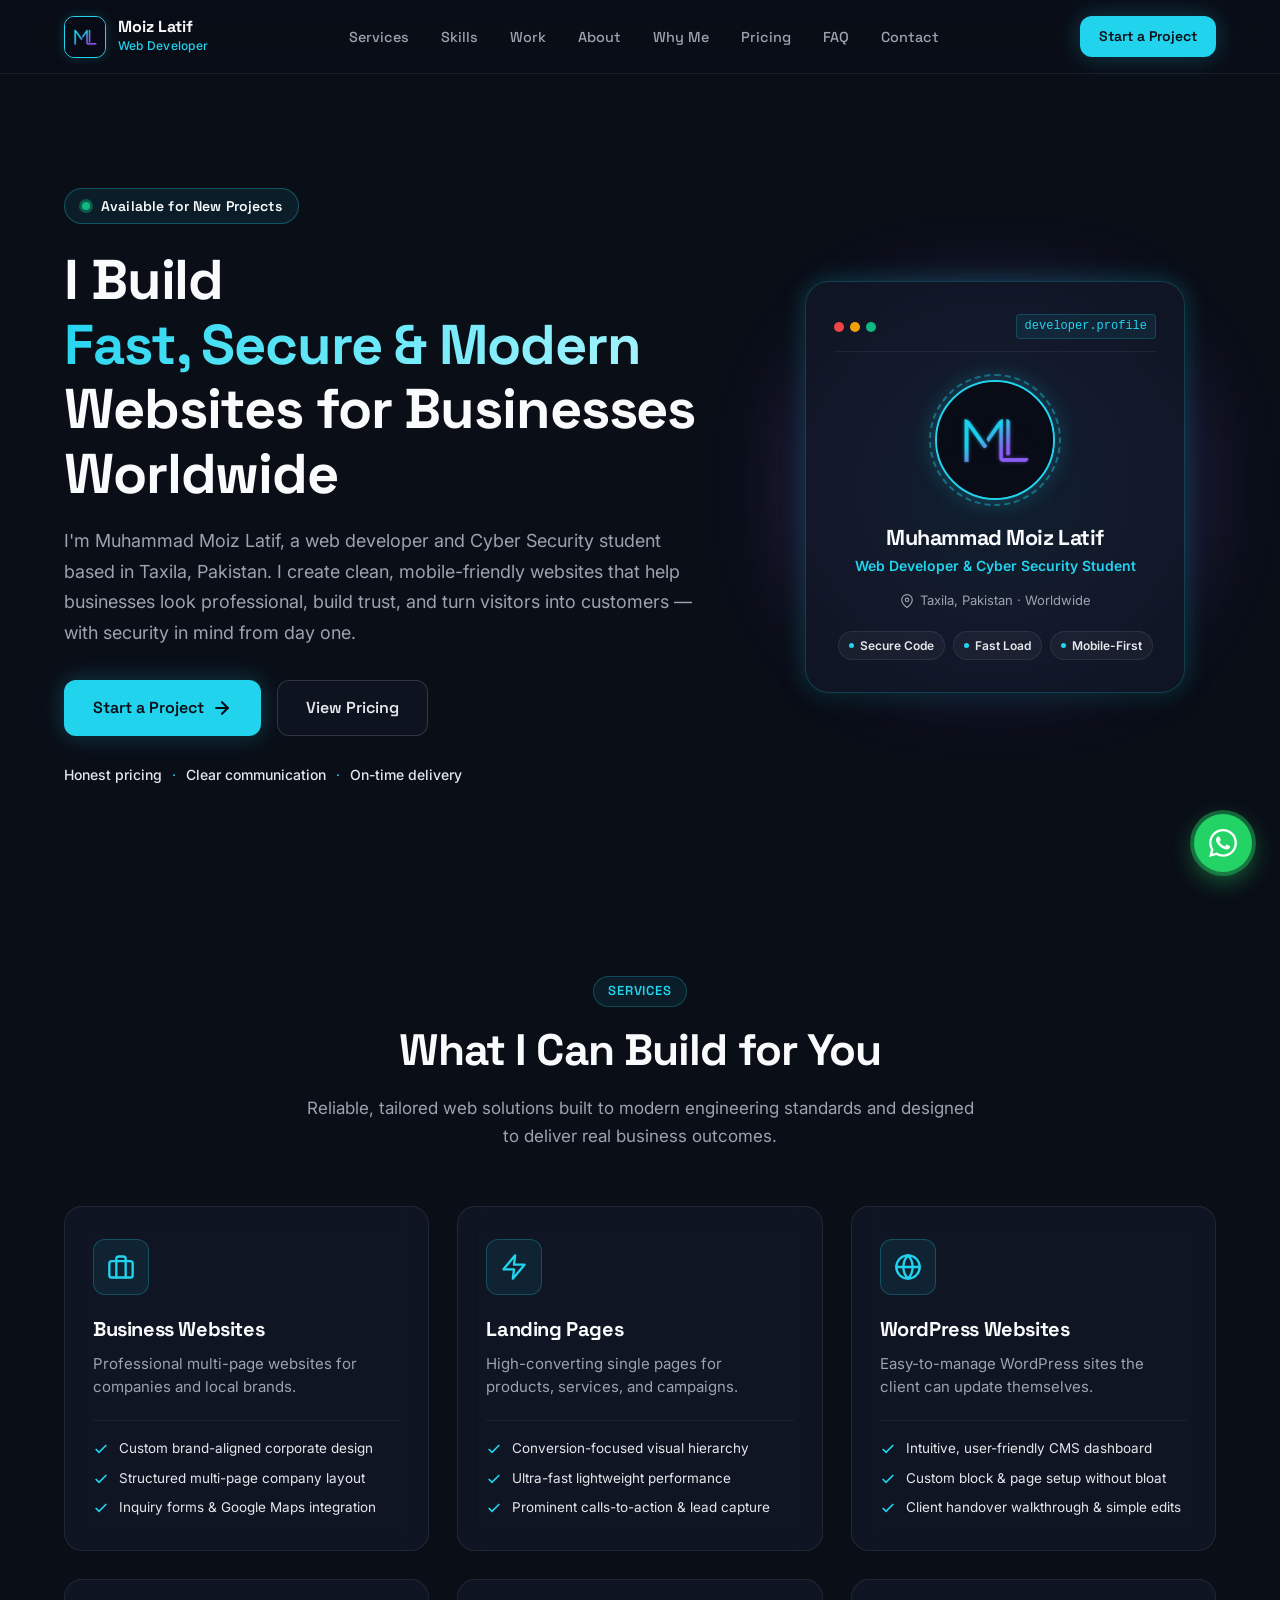
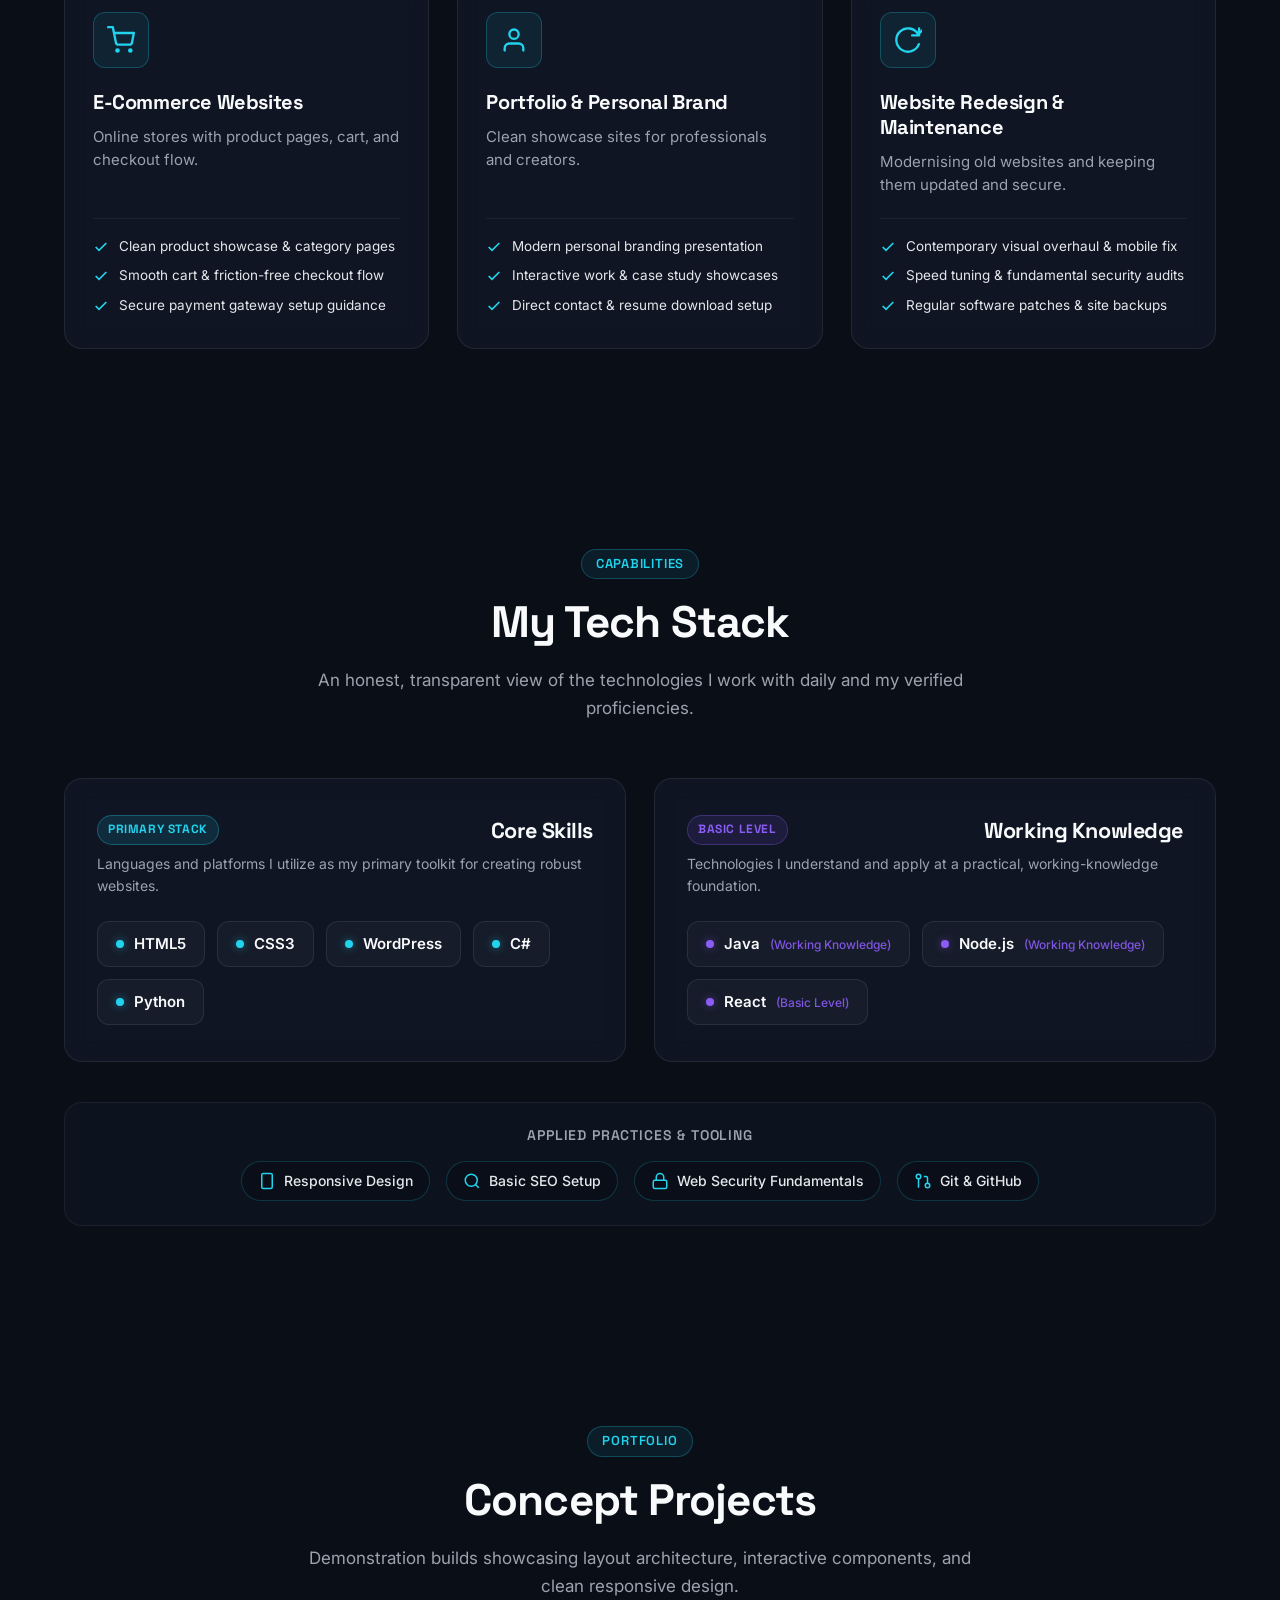
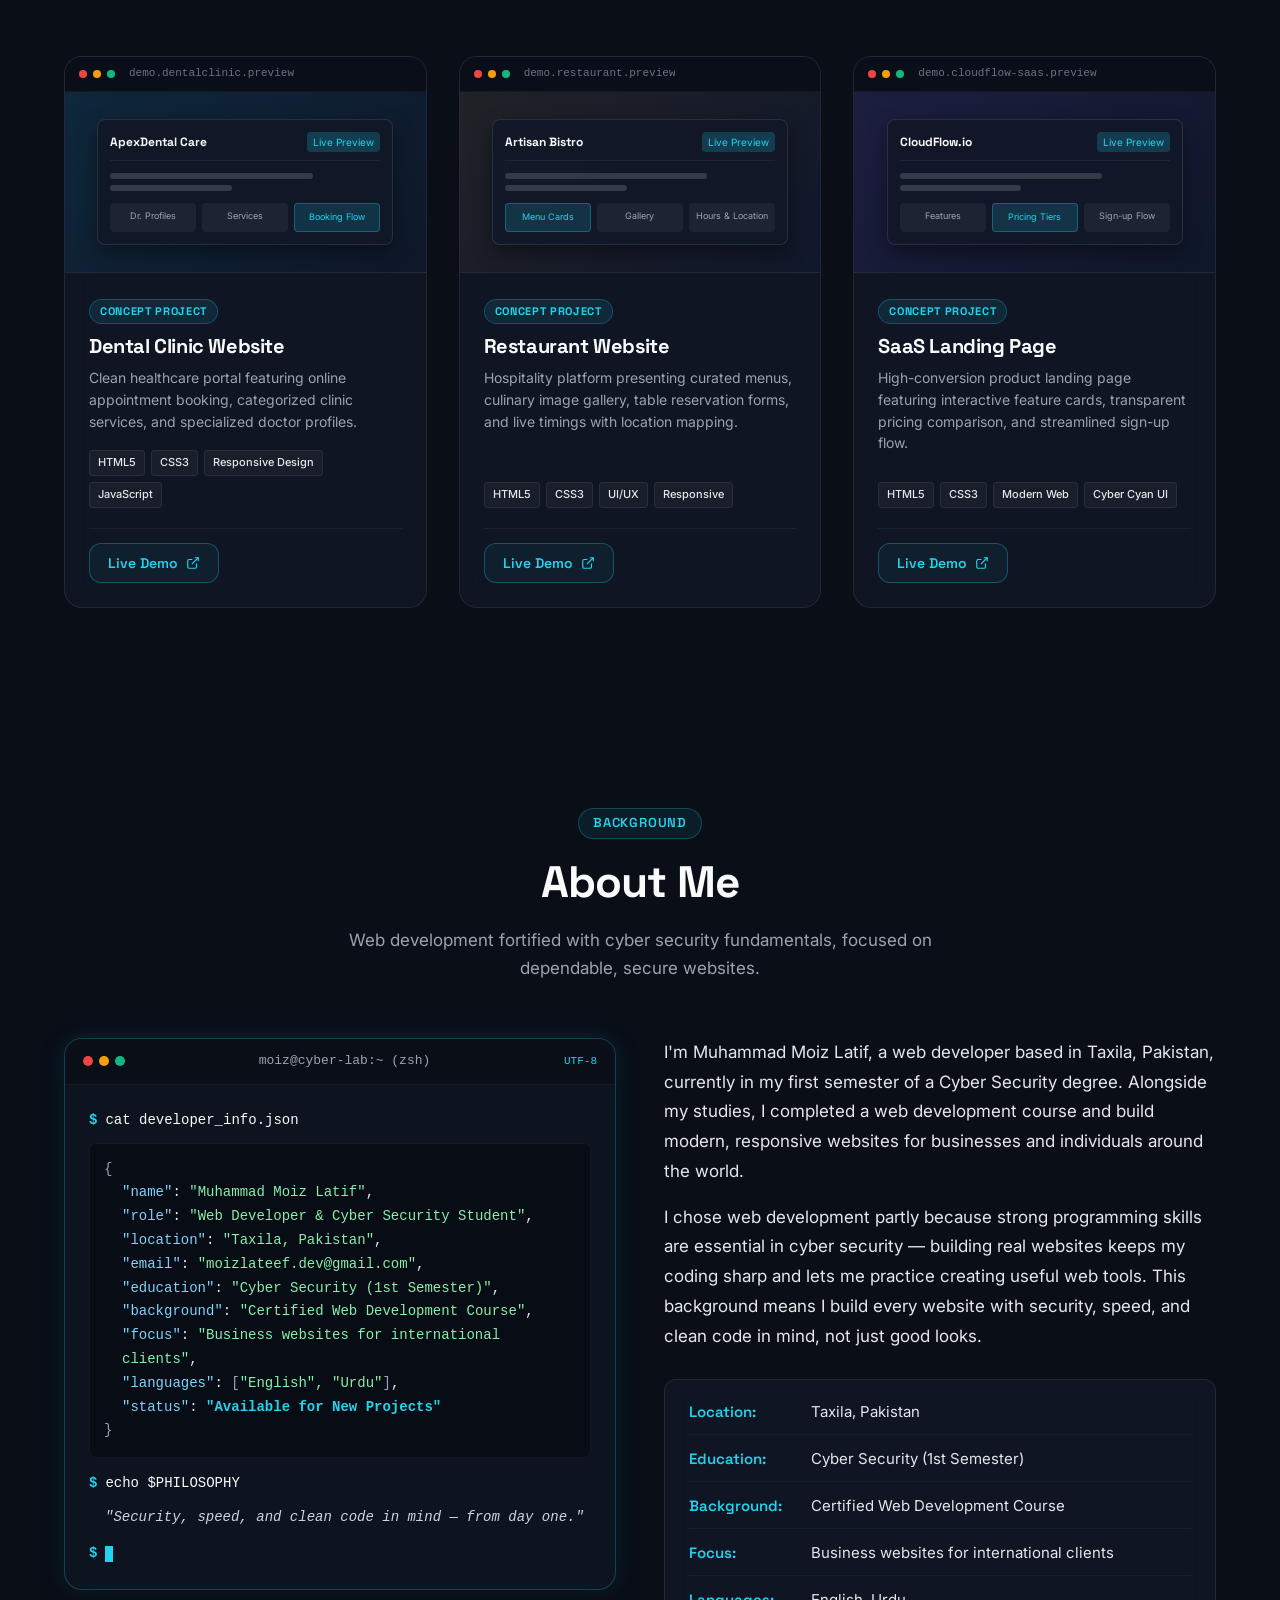
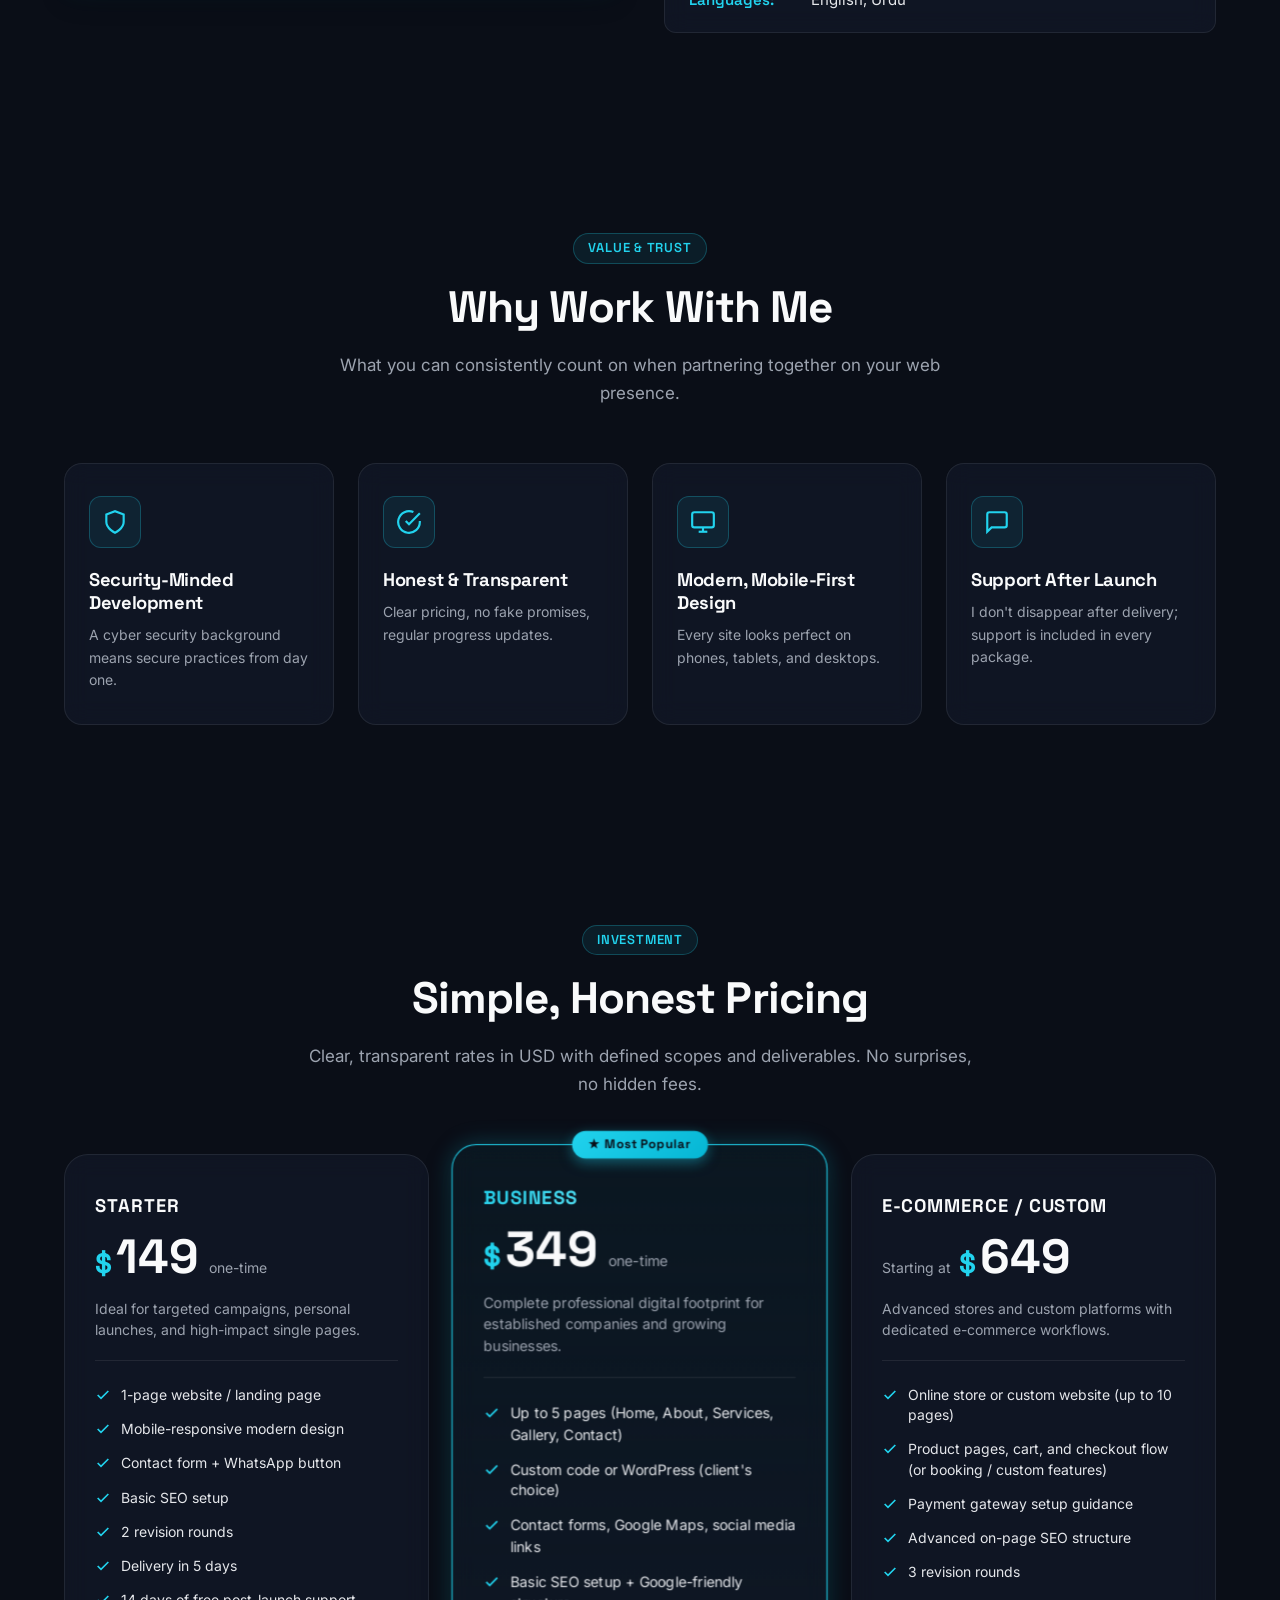
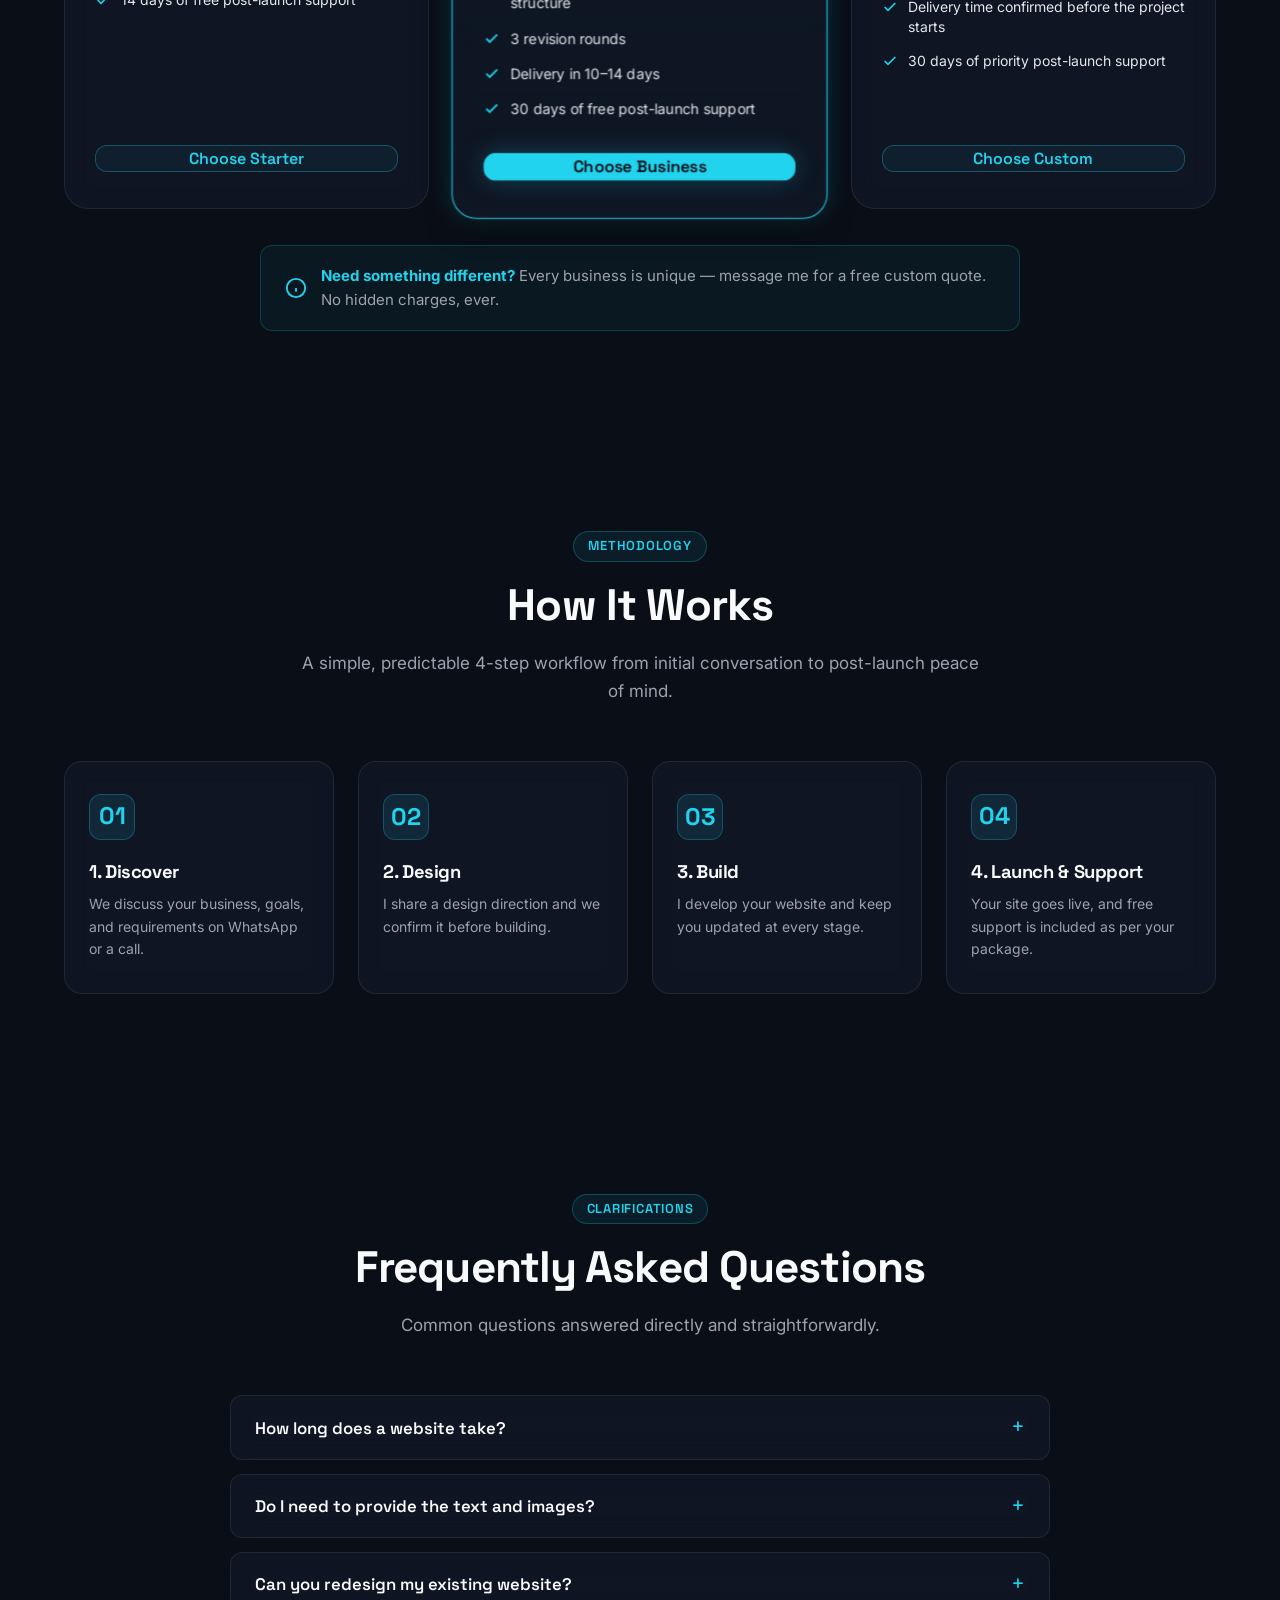
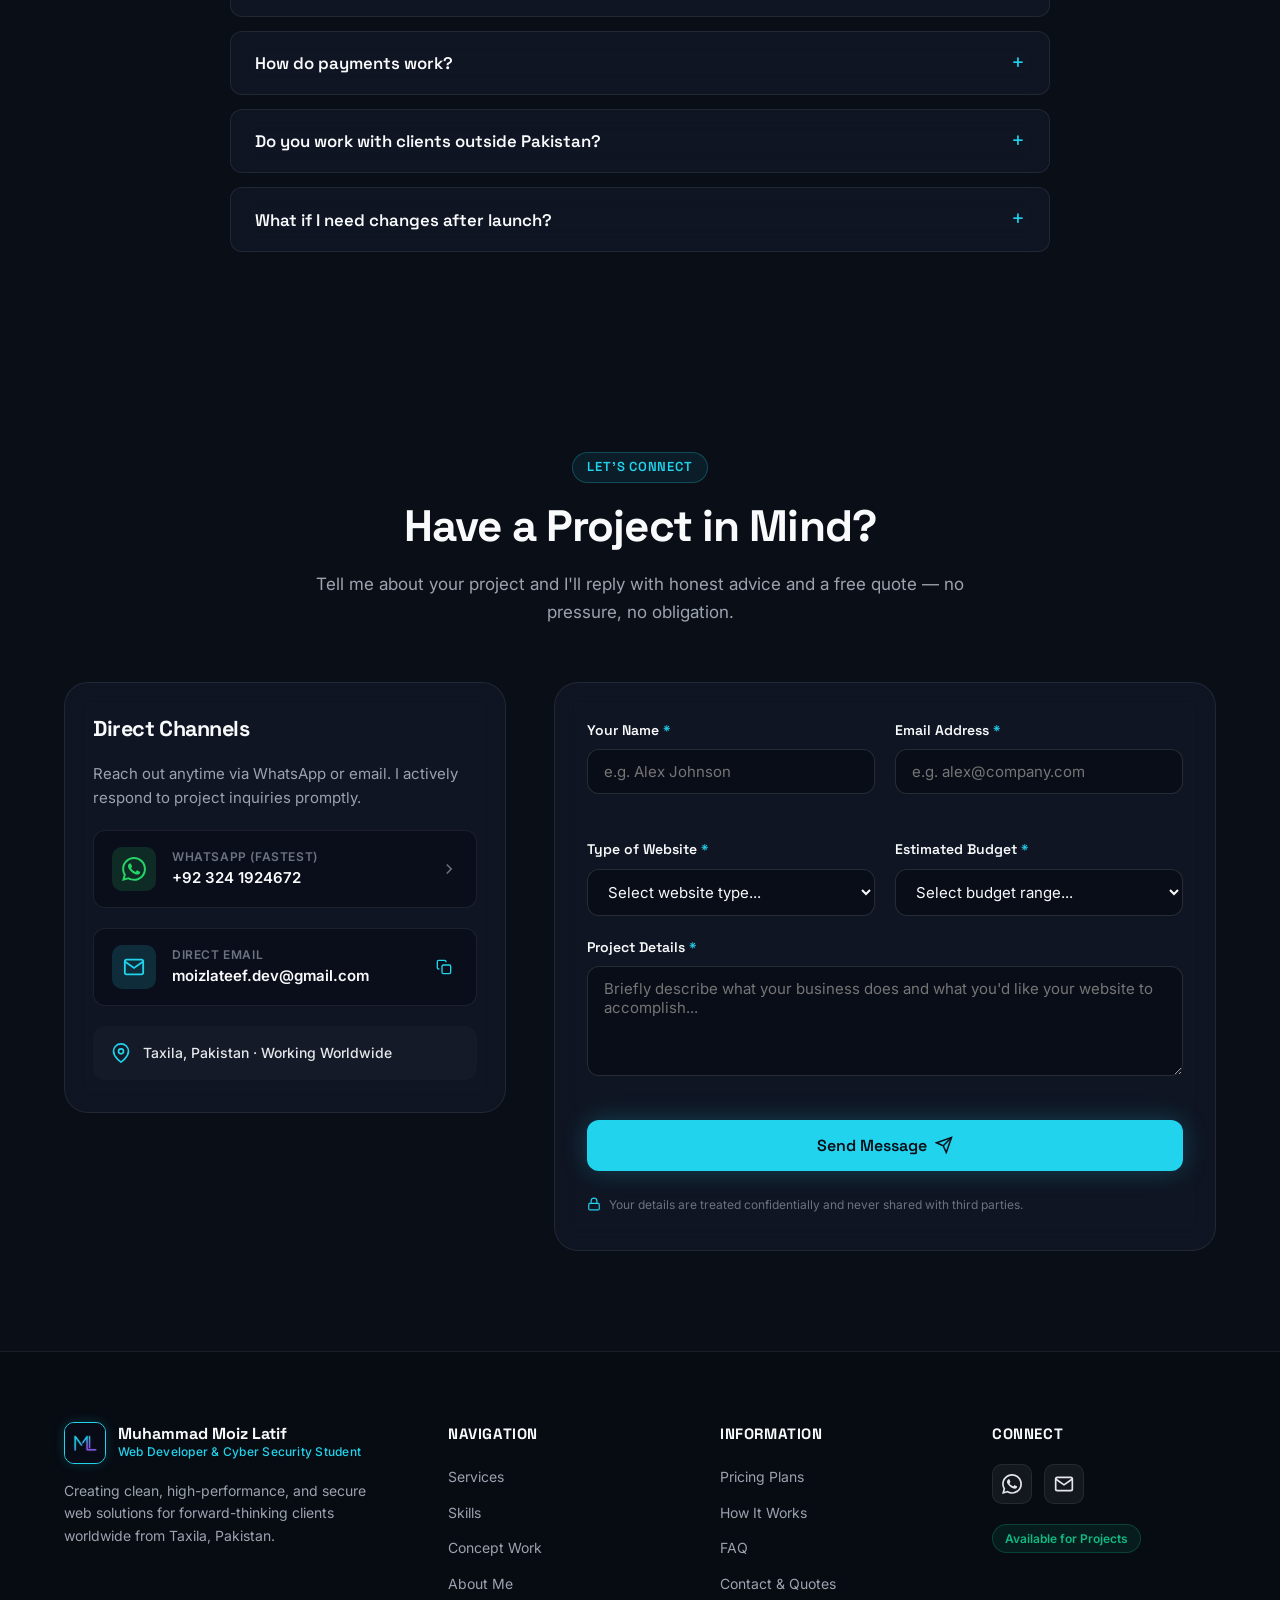
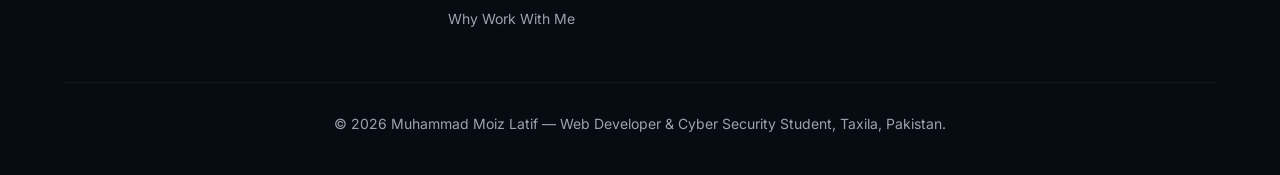
==== commit a96fe482: "Add One-Line ML loading screen" ====
--- a/index.html
+++ b/index.html
@@ -96,8 +96,38 @@
       });
     }
   </script>
+  <!-- One-Line ML Loading Screen styles (inline so it paints instantly; hides on page load, no fixed duration) -->
+  <style>
+    #siteLoader{position:fixed;inset:0;z-index:9999;background:#0A0E17;display:flex;flex-direction:column;align-items:center;justify-content:center;transition:opacity .35s ease,visibility .35s ease}
+    #siteLoader.loader-hide{opacity:0;visibility:hidden;pointer-events:none}
+    #siteLoader .loader-name{margin-top:22px;font-family:'Space Grotesk',Inter,system-ui,sans-serif;font-size:15px;font-weight:600;letter-spacing:5px;color:#E5E7EB;text-align:center;animation:loaderFade .6s ease .2s both}
+    #siteLoader .loader-sub{margin-top:7px;font-family:Inter,system-ui,sans-serif;font-size:9px;letter-spacing:3px;color:#94A3B8;animation:loaderFade .6s ease .35s both}
+    #siteLoader .loader-bar{width:180px;height:3px;margin-top:24px;background:rgba(229,231,235,.12);border-radius:99px;overflow:hidden}
+    #siteLoader .loader-bar i{display:block;height:100%;width:0;border-radius:99px;background:linear-gradient(90deg,#22D3EE,#2DD4BF);animation:loaderFill .95s ease-out .05s both}
+    #siteLoader .loader-path{stroke-dasharray:100;stroke-dashoffset:100;animation:loaderDraw .95s ease-out .05s both;filter:drop-shadow(0 0 10px rgba(34,211,238,.45))}
+    @keyframes loaderDraw{to{stroke-dashoffset:0}}
+    @keyframes loaderFill{to{width:100%}}
+    @keyframes loaderFade{from{opacity:0;transform:translateY(6px)}to{opacity:1;transform:translateY(0)}}
+    @media (prefers-reduced-motion: reduce){#siteLoader .loader-path,#siteLoader .loader-bar i,#siteLoader .loader-name,#siteLoader .loader-sub{animation:none}#siteLoader .loader-path{stroke-dashoffset:0}#siteLoader .loader-bar i{width:100%}}
+  </style>
+  <noscript><style>#siteLoader{display:none !important}</style></noscript>
 </head>
 <body>
+  <!-- One-Line ML Loading Screen -->
+  <div id="siteLoader" aria-hidden="true">
+    <svg width="150" height="115" viewBox="0 0 130 100" fill="none" aria-hidden="true">
+      <defs>
+        <linearGradient id="loaderGrad" x1="0" y1="0" x2="130" y2="100" gradientUnits="userSpaceOnUse">
+          <stop offset="0" stop-color="#22D3EE"/>
+          <stop offset="1" stop-color="#2DD4BF"/>
+        </linearGradient>
+      </defs>
+      <path class="loader-path" d="M15 85 L15 15 L45 52 L75 15 L75 85 L108 85" pathLength="100" stroke="url(#loaderGrad)" stroke-width="8" stroke-linecap="round" stroke-linejoin="round"/>
+    </svg>
+    <div class="loader-name">MUHAMMAD MOIZ LATIF</div>
+    <div class="loader-sub">WEB DEVELOPER</div>
+    <div class="loader-bar"><i></i></div>
+  </div>
 
   <!-- Subtle Cyber Background Grid Pattern -->
   <div class="cyber-grid-bg" aria-hidden="true"></div>
@@ -1421,6 +1451,27 @@
   <div class="toast-container" id="toastContainer" aria-live="polite"></div>
 
   <!-- Core JavaScript -->
+  <script>
+    // Loading screen: no fixed duration — it hides the moment the page has
+    // fully loaded, with a safety fallback so it can never get stuck.
+    (function () {
+      var loader = document.getElementById('siteLoader');
+      if (!loader) return;
+      var hidden = false;
+      function hideLoader() {
+        if (hidden) return;
+        hidden = true;
+        loader.classList.add('loader-hide');
+        setTimeout(function () { loader.remove(); }, 450);
+      }
+      if (document.readyState === 'complete') {
+        hideLoader();
+      } else {
+        window.addEventListener('load', hideLoader);
+      }
+      setTimeout(hideLoader, 3000);
+    })();
+  </script>
   <script src="js/main.js"></script>
 </body>
 </html>
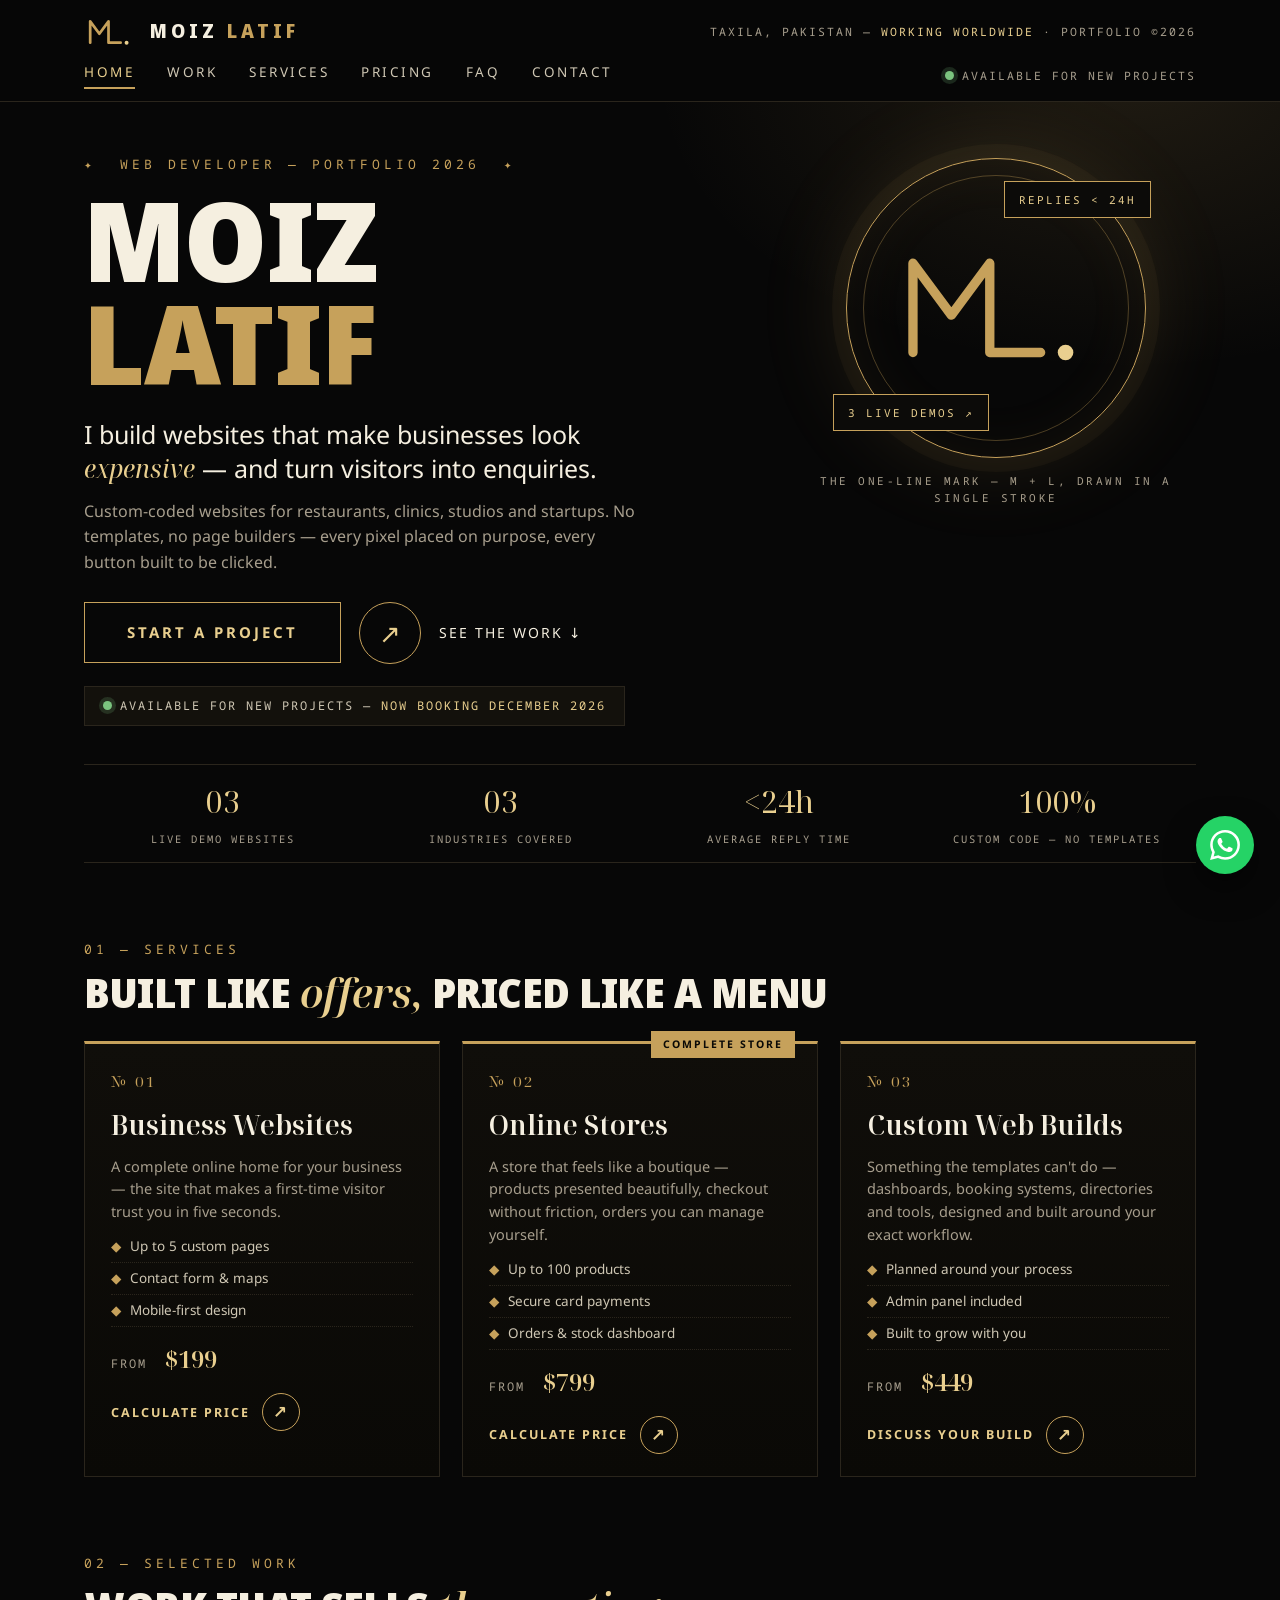
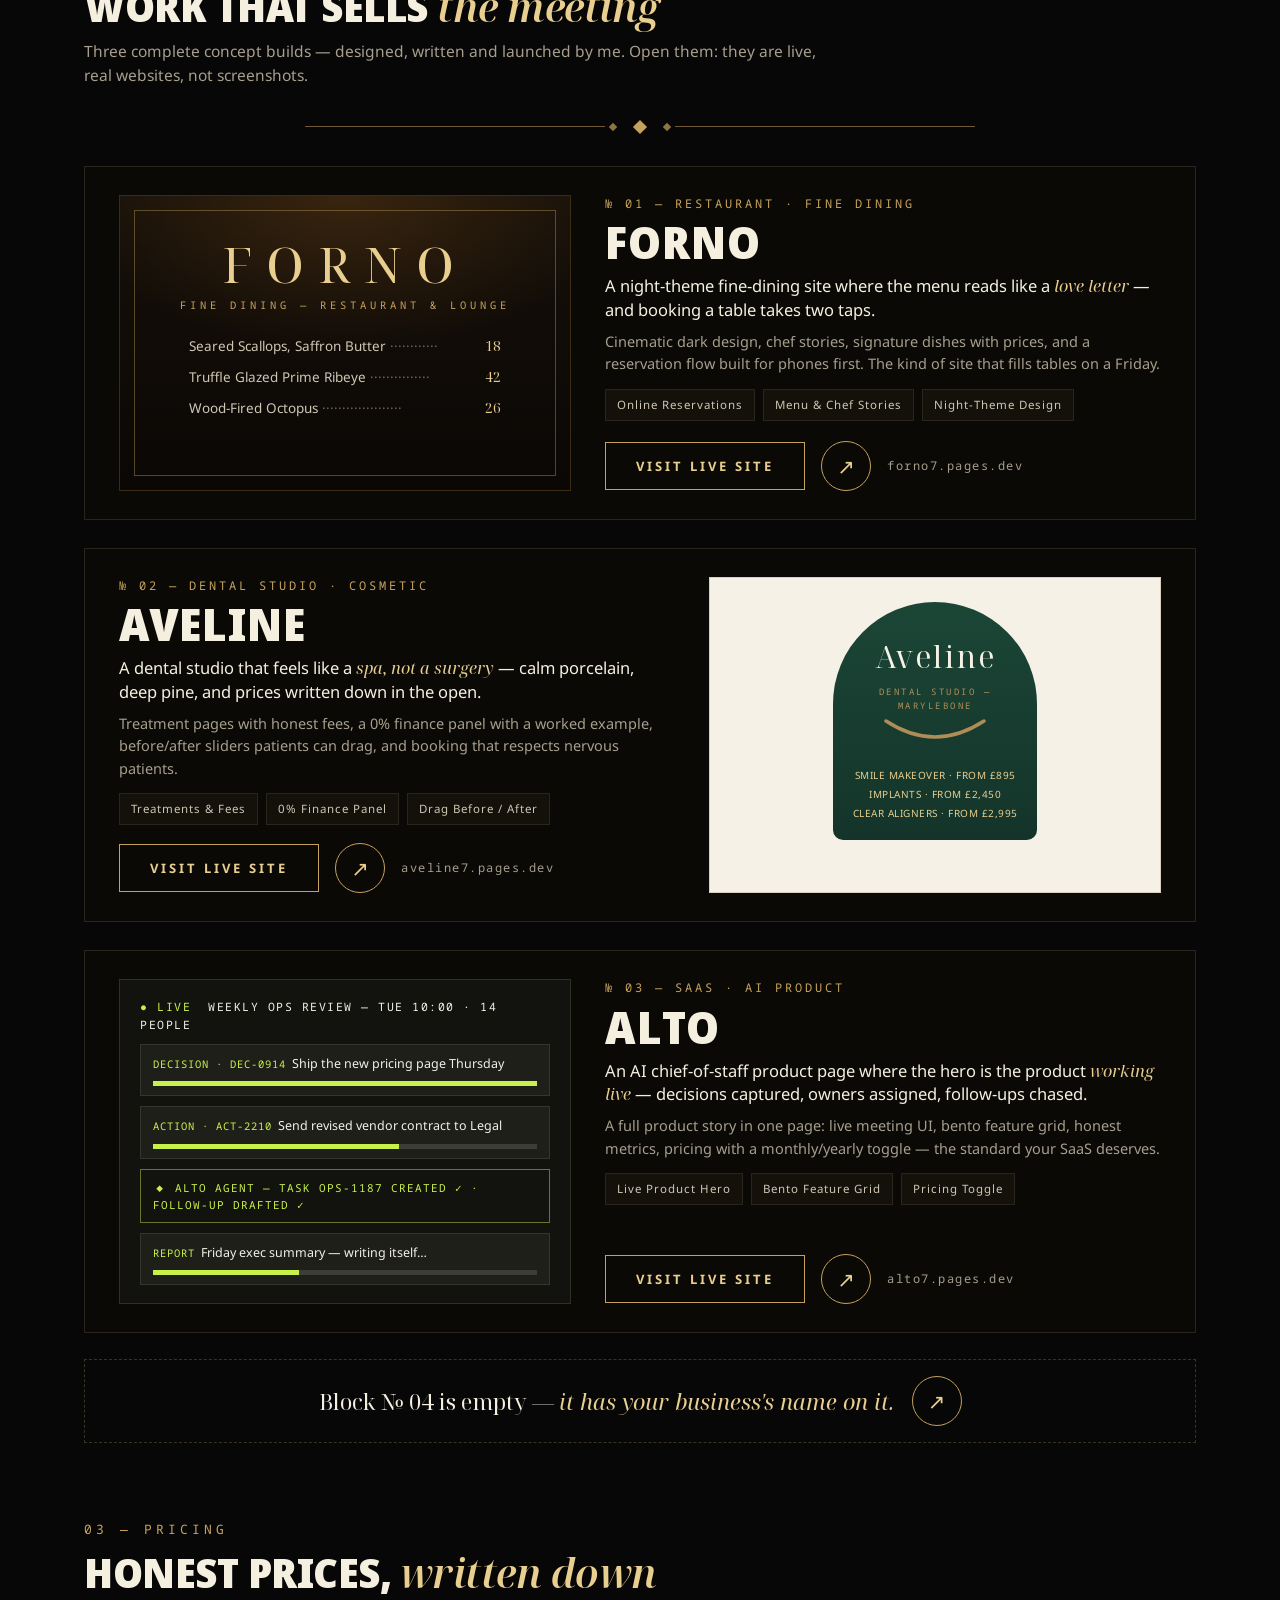
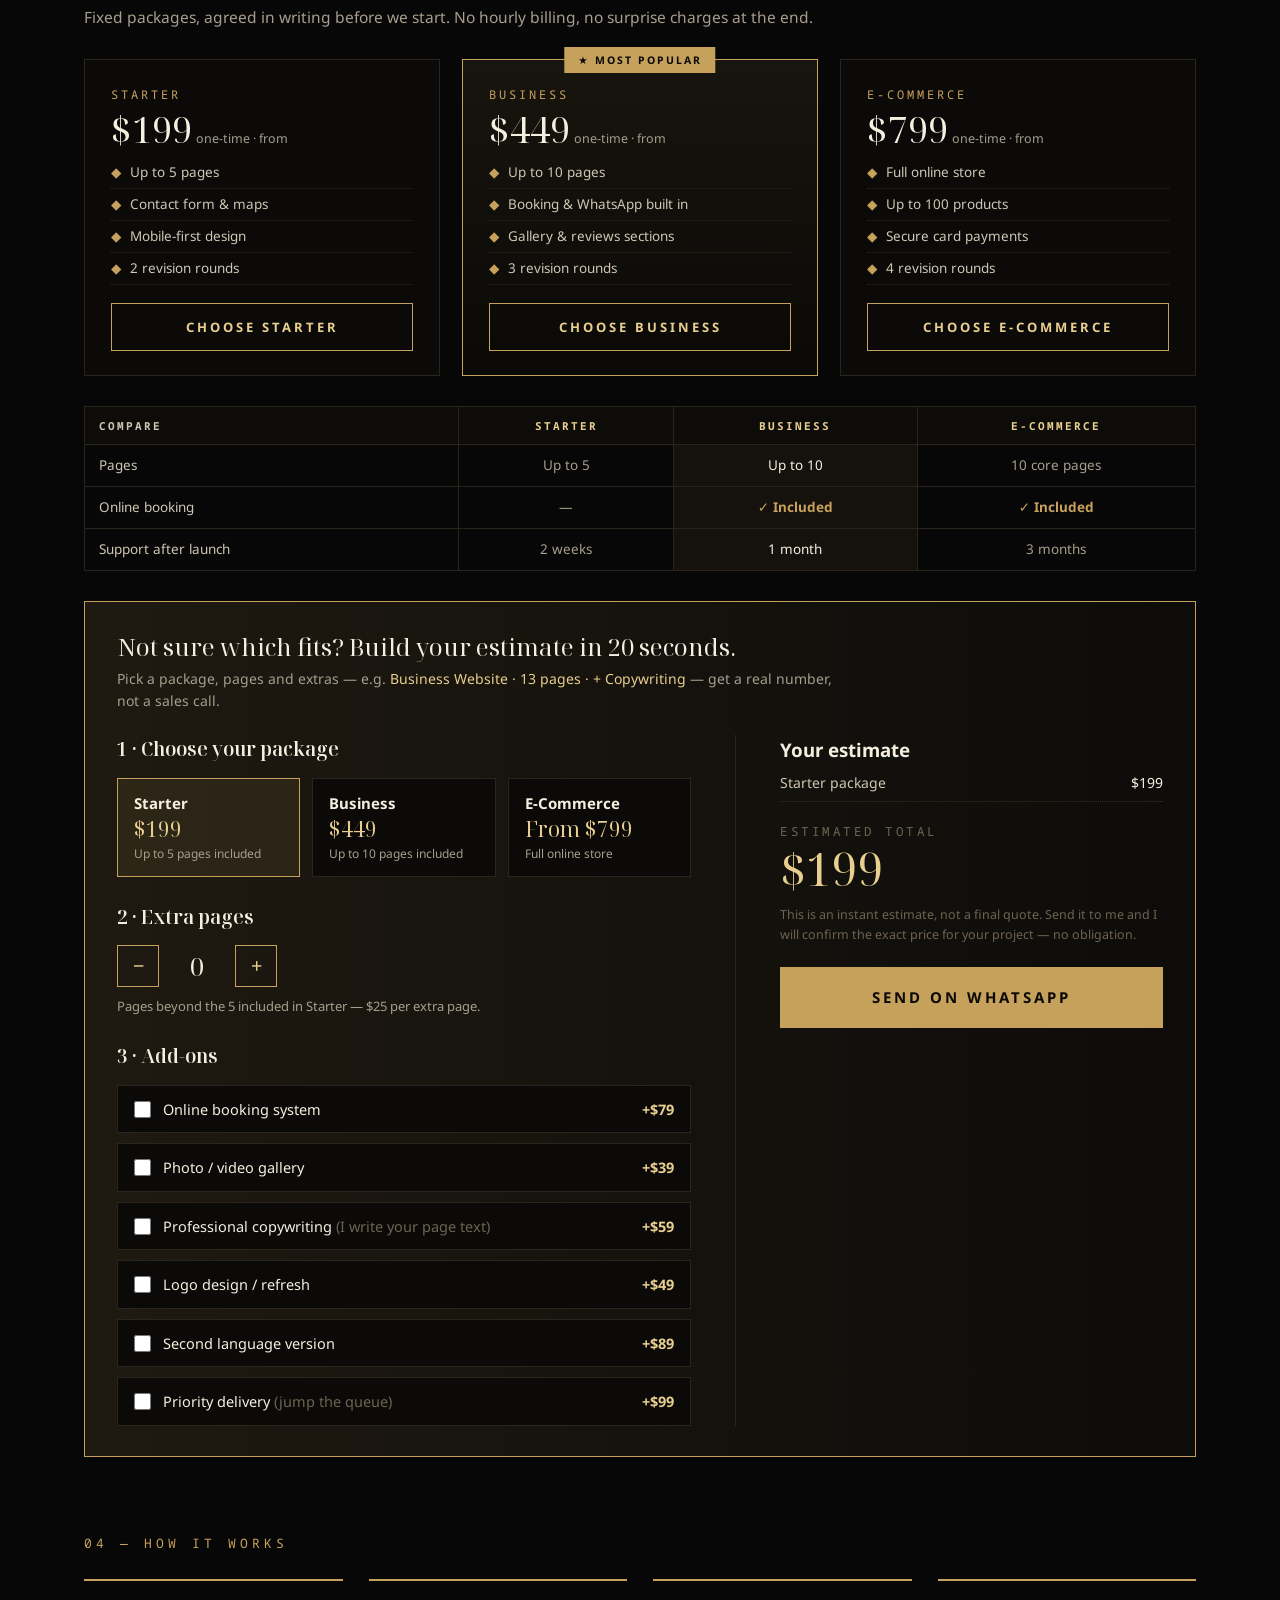
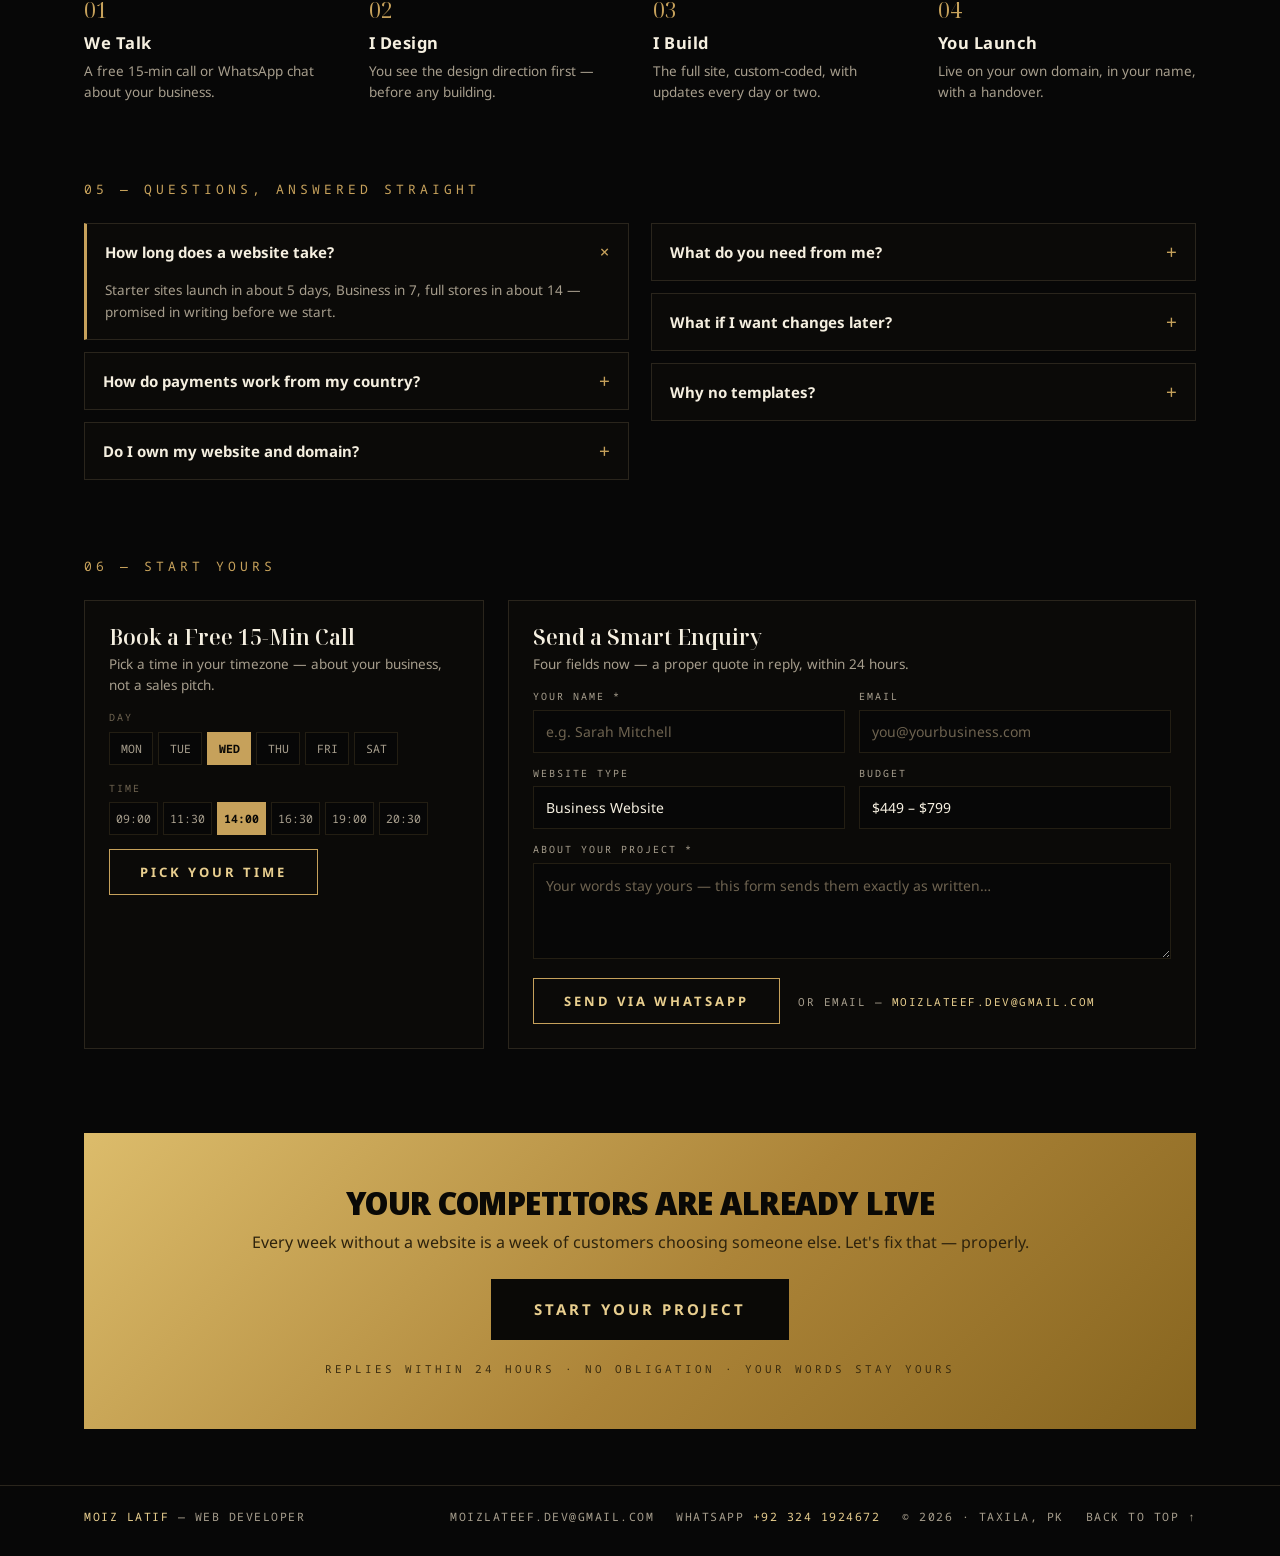
==== commit 75df175b: "Publish redesigned portfolio — The Gilded Index (18 Nov 2026)" ====
--- a/index.html
+++ b/index.html
@@ -1,1477 +1,1124 @@
 <!DOCTYPE html>
 <html lang="en">
 <head>
-  <meta charset="UTF-8" />
-  <meta http-equiv="X-UA-Compatible" content="IE=edge" />
-  <meta name="viewport" content="width=device-width, initial-scale=1.0" />
-  
-  <!-- Primary SEO Meta Tags -->
-  <title>Muhammad Moiz Latif — Web Developer &amp; Cyber Security Student | Fast, Secure &amp; Modern Websites</title>
-  <meta name="title" content="Muhammad Moiz Latif — Web Developer &amp; Cyber Security Student | Fast, Secure &amp; Modern Websites" />
-  <meta name="description" content="Portfolio of Muhammad Moiz Latif, a freelance Web Developer &amp; Cyber Security student based in Taxila, Pakistan. I build fast, secure, modern websites and landing pages for businesses worldwide with security built in from day one." />
-  <meta name="keywords" content="Muhammad Moiz Latif, Web Developer, Cyber Security, Taxila Pakistan, Freelance Web Developer, Secure Websites, Frontend Developer, WordPress Developer, Landing Page Developer, Modern Portfolio" />
-  <meta name="author" content="Muhammad Moiz Latif" />
-  <meta name="robots" content="index, follow, max-image-preview:large, max-snippet:-1, max-video-preview:-1" />
-  <meta name="theme-color" content="#0A0E17" />
-  <meta name="color-scheme" content="dark" />
-  <link rel="canonical" href="https://moizlatif.dev/" />
-  
-  <!-- Open Graph / Facebook / LinkedIn / WhatsApp Sharing -->
-  <meta property="og:type" content="website" />
-  <meta property="og:url" content="https://moizlatif.dev/" />
-  <meta property="og:site_name" content="Muhammad Moiz Latif Portfolio" />
-  <meta property="og:title" content="Muhammad Moiz Latif — Web Developer &amp; Cyber Security Student" />
-  <meta property="og:description" content="I build fast, secure &amp; modern websites for businesses worldwide. Based in Taxila, Pakistan. Available for new projects." />
-  <meta property="og:image" content="assets/og-image.png" />
-  <meta property="og:image:secure_url" content="assets/og-image.png" />
-  <meta property="og:image:type" content="image/png" />
-  <meta property="og:image:width" content="1024" />
-  <meta property="og:image:height" content="1024" />
-  <meta property="og:image:alt" content="Muhammad Moiz Latif - ML Cyber Monogram Logo" />
-  <meta property="og:locale" content="en_US" />
-
-  <!-- Twitter / X Cards -->
-  <meta name="twitter:card" content="summary_large_image" />
-  <meta name="twitter:url" content="https://moizlatif.dev/" />
-  <meta name="twitter:title" content="Muhammad Moiz Latif — Web Developer &amp; Cyber Security Student" />
-  <meta name="twitter:description" content="I build fast, secure &amp; modern websites for businesses worldwide. Based in Taxila, Pakistan. Available for new projects." />
-  <meta name="twitter:image" content="assets/og-image.png" />
-  <meta name="twitter:image:alt" content="Muhammad Moiz Latif - ML Cyber Monogram Logo" />
-  
-  <!-- Custom Favicons using Provided ML Monogram Logo -->
-  <link rel="icon" type="image/png" sizes="32x32" href="assets/favicon.png" />
-  <link rel="icon" type="image/png" sizes="192x192" href="assets/logo.png" />
-  <link rel="apple-touch-icon" sizes="180x180" href="assets/logo.png" />
-  <link rel="shortcut icon" type="image/png" href="assets/favicon.png" />
-
-  <!-- Schema.org JSON-LD Structured Data for Search Engines -->
-  <script type="application/ld+json">
-  {
-    "@context": "https://schema.org",
-    "@type": "Person",
-    "name": "Muhammad Moiz Latif",
-    "jobTitle": "Web Developer & Cyber Security Student",
-    "url": "https://moizlatif.dev",
-    "image": "assets/logo.png",
-    "address": {
-      "@type": "PostalAddress",
-      "addressLocality": "Taxila",
-      "addressCountry": "PK"
-    },
-    "email": "moizlateef.dev@gmail.com",
-    "telephone": "+923241924672",
-    "description": "Freelance web developer and Cyber Security student creating fast, secure, modern websites for businesses worldwide.",
-    "knowsAbout": [
-      "Web Development",
-      "Cyber Security",
-      "HTML5",
-      "CSS3",
-      "WordPress",
-      "Python",
-      "C#",
-      "Responsive Design",
-      "Web Security Fundamentals"
-    ]
+<meta charset="utf-8">
+<meta name="viewport" content="width=device-width, initial-scale=1">
+<title>Moiz Latif — Web Developer | Websites That Make Businesses Look Expensive</title>
+<meta name="description" content="Premium, hand-built websites for restaurants, clinics, studios and startups — designed to impress your customers and turn visits into enquiries. Packages from $199.">
+<link rel="icon" type="image/svg+xml" href="logo-final.svg">
+<link rel="preconnect" href="https://fonts.googleapis.com">
+<link rel="preconnect" href="https://fonts.gstatic.com" crossorigin>
+<link href="https://fonts.googleapis.com/css2?family=Noto+Sans+Display:wght@500;700;800;900&family=Noto+Serif+Display:ital,wght@0,500;0,600;1,500;1,600&family=Noto+Sans:wght@400;500;700&family=Noto+Sans+Mono:wght@400;500&display=swap" rel="stylesheet">
+<script>document.documentElement.classList.add('js');</script>
+<style>
+  :root{
+    --black:#070707; --panel:#0B0A08; --panel2:#100E0A; --line:#2A251C; --line-soft:#3A3222;
+    --gold:#C6A15B; --gold-hi:#E9CF8F; --gold-deep:#B8912F; --bronze:#87651F;
+    --ivory:#F5EFE0; --warm:#CFC7B4; --muted:#A79E8D; --faint:#6E6350;
+    --green:#7BC47F; --wa:#25D366;
+    --disp:'Noto Sans Display','Noto Sans',system-ui,sans-serif;
+    --serif:'Noto Serif Display',Georgia,serif;
+    --sans:'Noto Sans',system-ui,-apple-system,'Segoe UI',sans-serif;
+    --mono:'Noto Sans Mono',ui-monospace,'DejaVu Sans Mono',monospace;
+    --ease:cubic-bezier(.22,1,.36,1);
   }
-  </script>
-
-  <!-- Google Fonts: Space Grotesk (Headings) & Inter (Body) -->
-  <link rel="preconnect" href="https://fonts.googleapis.com" />
-  <link rel="preconnect" href="https://fonts.gstatic.com" crossorigin />
-  <link href="https://fonts.googleapis.com/css2?family=Inter:wght@400;500;600;700&family=Space+Grotesk:wght@500;600;700;800&display=swap" rel="stylesheet" />
-
-  <!-- Core CSS -->
-  <link rel="stylesheet" href="css/style.css" />
-
-  <!-- Netlify Identity Widget for Decap CMS -->
-  <script src="https://identity.netlify.com/v1/netlify-identity-widget.js"></script>
-  <script>
-    if (window.netlifyIdentity) {
-      window.netlifyIdentity.on("init", function(user) {
-        if (!user) {
-          window.netlifyIdentity.on("login", function() {
-            document.location.href = "/admin/";
-          });
-        }
-      });
-    }
-  </script>
-  <!-- One-Line ML Loading Screen styles (inline so it paints instantly; hides on page load, no fixed duration) -->
-  <style>
-    #siteLoader{position:fixed;inset:0;z-index:9999;background:#0A0E17;display:flex;flex-direction:column;align-items:center;justify-content:center;transition:opacity .35s ease,visibility .35s ease}
-    #siteLoader.loader-hide{opacity:0;visibility:hidden;pointer-events:none}
-    #siteLoader .loader-name{margin-top:22px;font-family:'Space Grotesk',Inter,system-ui,sans-serif;font-size:15px;font-weight:600;letter-spacing:5px;color:#E5E7EB;text-align:center;animation:loaderFade .6s ease .2s both}
-    #siteLoader .loader-sub{margin-top:7px;font-family:Inter,system-ui,sans-serif;font-size:9px;letter-spacing:3px;color:#94A3B8;animation:loaderFade .6s ease .35s both}
-    #siteLoader .loader-bar{width:180px;height:3px;margin-top:24px;background:rgba(229,231,235,.12);border-radius:99px;overflow:hidden}
-    #siteLoader .loader-bar i{display:block;height:100%;width:0;border-radius:99px;background:linear-gradient(90deg,#22D3EE,#2DD4BF);animation:loaderFill .95s ease-out .05s both}
-    #siteLoader .loader-path{stroke-dasharray:100;stroke-dashoffset:100;animation:loaderDraw .95s ease-out .05s both;filter:drop-shadow(0 0 10px rgba(34,211,238,.45))}
-    @keyframes loaderDraw{to{stroke-dashoffset:0}}
-    @keyframes loaderFill{to{width:100%}}
-    @keyframes loaderFade{from{opacity:0;transform:translateY(6px)}to{opacity:1;transform:translateY(0)}}
-    @media (prefers-reduced-motion: reduce){#siteLoader .loader-path,#siteLoader .loader-bar i,#siteLoader .loader-name,#siteLoader .loader-sub{animation:none}#siteLoader .loader-path{stroke-dashoffset:0}#siteLoader .loader-bar i{width:100%}}
-  </style>
-  <noscript><style>#siteLoader{display:none !important}</style></noscript>
+  *{ margin:0; padding:0; box-sizing:border-box; }
+  html{ scroll-behavior:smooth; }
+  body{ background:var(--black); color:var(--ivory); font-family:var(--sans); font-size:16px; line-height:1.55; -webkit-font-smoothing:antialiased; }
+  body.loading{ overflow:hidden; }
+  img,svg{ max-width:100%; }
+  a{ color:inherit; }
+  button{ font-family:inherit; cursor:pointer; background:none; border:none; color:inherit; }
+  input,select,textarea{ font-family:inherit; }
+  ::selection{ background:var(--gold); color:#0A0906; }
+  .wrap{ max-width:1240px; margin:0 auto; padding:0 64px; }
+  section{ scroll-margin-top:104px; }
+  .gold{ color:var(--gold); } .goldhi{ color:var(--gold-hi); } .muted{ color:var(--muted); }
+  .label{ font-family:var(--mono); letter-spacing:4px; font-size:13px; color:var(--gold); text-transform:uppercase; }
+  .sep{ text-align:center; margin:26px 0 4px; }
+  .sep .line{ display:inline-block; width:min(300px,32vw); height:1px; background:var(--gold); vertical-align:middle; opacity:.55; }
+  .sep .dia{ display:inline-block; width:10px; height:10px; background:var(--gold); transform:rotate(45deg); margin:0 14px; vertical-align:middle; }
+  .sep .dia.sm{ width:6px; height:6px; margin:0 5px; opacity:.7; }
+  .dot{ display:inline-block; width:9px; height:9px; border-radius:50%; background:var(--green); margin-right:8px; box-shadow:0 0 0 4px rgba(123,196,127,.18); animation:pulse 2.2s ease-out infinite; }
+  @keyframes pulse{ 0%{ box-shadow:0 0 0 0 rgba(123,196,127,.45); } 70%{ box-shadow:0 0 0 9px rgba(123,196,127,0); } 100%{ box-shadow:0 0 0 0 rgba(123,196,127,0); } }
+
+  /* ================= LOADER ================= */
+  #loader{ position:fixed; inset:0; z-index:200; background:var(--black); display:flex; align-items:center; justify-content:center; text-align:center;
+    transition:transform .8s cubic-bezier(.76,0,.24,1), opacity .8s ease; animation:loaderKill .8s ease 6.5s forwards; }
+  #loader.done{ transform:translateY(-100%); opacity:.97; }
+  @keyframes loaderKill{ to{ opacity:0; visibility:hidden; } }
+  .ld-in{ padding:24px; }
+  .ld-logo{ width:196px; height:auto; }
+  #ld-path{ stroke-dasharray:1; stroke-dashoffset:1; animation:draw 1.5s cubic-bezier(.6,.05,.3,1) .15s forwards; }
+  @keyframes draw{ to{ stroke-dashoffset:0; } }
+  #ld-dot{ transform:scale(0); transform-box:fill-box; transform-origin:center; animation:pop .45s cubic-bezier(.34,1.56,.64,1) 1.6s forwards; }
+  @keyframes pop{ to{ transform:scale(1); } }
+  .ld-name{ font-family:var(--disp); font-weight:800; letter-spacing:7px; font-size:21px; margin-top:20px; opacity:0; animation:fadeUp .7s ease 1.78s forwards; }
+  .ld-name span{ color:var(--gold); }
+  .ld-role{ font-family:var(--mono); font-size:11px; letter-spacing:5px; color:var(--muted); margin-top:8px; opacity:0; animation:fadeUp .7s ease 1.95s forwards; }
+  .ld-bar{ width:180px; height:2px; background:var(--line); margin:22px auto 0; overflow:hidden; }
+  .ld-bar i{ display:block; height:100%; width:0; background:linear-gradient(90deg,var(--gold-deep),var(--gold-hi)); animation:fill 2.3s var(--ease) .1s forwards; }
+  @keyframes fill{ to{ width:100%; } }
+  @keyframes fadeUp{ from{ opacity:0; transform:translateY(8px); } to{ opacity:1; transform:none; } }
+
+  /* ================= BUTTONS (meet-in-the-middle fill + arrow loop) ================= */
+  .btn{ position:relative; display:inline-block; vertical-align:middle; overflow:hidden; z-index:1; text-decoration:none; text-align:center;
+    border:1.5px solid var(--gold); color:var(--gold-hi); background:transparent;
+    padding:18px 42px; font-size:15px; letter-spacing:3px; text-transform:uppercase; font-weight:700;
+    transition:color .35s ease, transform .15s ease, box-shadow .3s ease; }
+  .btn::before,.btn::after{ content:""; position:absolute; left:0; width:100%; height:50.5%;
+    background:var(--gold); z-index:-1; transform:scaleY(0); transition:transform .45s var(--ease); }
+  .btn::before{ top:0; transform-origin:top; }
+  .btn::after{ bottom:0; transform-origin:bottom; }
+  .btn:hover::before,.btn:hover::after,.btn:focus-visible::before,.btn:focus-visible::after{ transform:scaleY(1); }
+  .btn:hover,.btn:focus-visible{ color:#0A0906; box-shadow:0 10px 30px rgba(198,161,91,.22); }
+  .btn:active{ transform:scale(.97); }
+  .btn-solid{ background:var(--gold); color:#0A0906; }
+  .btn-solid::before,.btn-solid::after{ background:var(--bronze); }
+  .btn-solid:hover,.btn-solid:focus-visible{ color:var(--ivory); }
+  .btn-black{ background:#0A0906; color:var(--gold-hi); border-color:#0A0906; }
+  .btn-black::before,.btn-black::after{ background:var(--ivory); }
+  .btn-black:hover,.btn-black:focus-visible{ color:#0A0906; box-shadow:0 12px 30px rgba(0,0,0,.35); }
+  .btn.sm{ padding:13px 30px; font-size:13px; }
+
+  .arrow-btn{ position:relative; display:inline-block; width:62px; height:62px; border-radius:50%; flex:none;
+    border:1.5px solid var(--gold); overflow:hidden; vertical-align:middle; background:transparent; text-decoration:none; }
+  .arrow-btn::before{ content:""; position:absolute; inset:0; border-radius:50%; background:var(--gold);
+    transform:scale(0); transition:transform .4s var(--ease); }
+  .arrow-btn .arr{ position:absolute; left:0; top:0; width:100%; height:100%; text-align:center;
+    line-height:60px; font-size:26px; color:var(--gold-hi); transition:transform .45s var(--ease), color .3s ease; }
+  .arrow-btn .arr.b{ transform:translate(-135%,135%); }
+  .arrow-btn:hover::before,.arrow-btn:focus-visible::before{ transform:scale(1); }
+  .arrow-btn:hover .arr.a,.arrow-btn:focus-visible .arr.a{ transform:translate(135%,-135%); color:#0A0906; }
+  .arrow-btn:hover .arr.b,.arrow-btn:focus-visible .arr.b{ transform:translate(0,0); color:#0A0906; }
+  .arrow-btn.sm{ width:50px; height:50px; } .arrow-btn.sm .arr{ line-height:48px; font-size:21px; }
+  a.go:hover .arrow-btn::before,a.go:focus-visible .arrow-btn::before{ transform:scale(1); }
+  a.go:hover .arrow-btn .arr.a,a.go:focus-visible .arrow-btn .arr.a{ transform:translate(135%,-135%); color:#0A0906; }
+  a.go:hover .arrow-btn .arr.b,a.go:focus-visible .arrow-btn .arr.b{ transform:translate(0,0); color:#0A0906; }
+
+  /* ================= HEADER ================= */
+  header{ position:sticky; top:0; z-index:50; background:rgba(7,7,7,.93); backdrop-filter:blur(10px); -webkit-backdrop-filter:blur(10px); border-bottom:1px solid var(--line); }
+  .topbar{ display:flex; align-items:center; gap:14px; padding:13px 0 11px; }
+  .topbar .mark{ display:inline-flex; flex:none; }
+  .topbar .word{ font-family:var(--disp); font-weight:800; letter-spacing:4px; font-size:19px; white-space:nowrap; }
+  .topbar .word span{ color:var(--gold); }
+  .topbar .meta{ margin-left:auto; font-family:var(--mono); font-size:11.5px; letter-spacing:2px; color:var(--muted); text-align:right; }
+  .topbar .meta b{ color:var(--gold-hi); font-weight:400; }
+  #burger{ display:none; margin-left:auto; color:var(--gold-hi); font-size:23px; line-height:1; padding:6px 4px; }
+  .navrow{ display:flex; align-items:center; gap:20px; padding:0 0 12px; }
+  .navrow nav{ display:flex; flex-wrap:wrap; gap:6px 32px; }
+  .navrow nav a{ font-size:13.5px; letter-spacing:2.5px; color:var(--warm); text-transform:uppercase; text-decoration:none; padding-bottom:4px; border-bottom:2px solid transparent; transition:color .25s ease, transform .25s ease; }
+  .navrow nav a:hover{ color:var(--gold-hi); transform:translateX(3px); }
+  .navrow nav a.on{ color:var(--gold-hi); border-bottom-color:var(--gold); }
+  .navrow .avail{ margin-left:auto; font-family:var(--mono); font-size:11.5px; letter-spacing:2px; color:var(--muted); white-space:nowrap; }
+
+  /* ================= HERO ================= */
+  .hero-sec{ background:radial-gradient(760px 480px at 88% -4%, rgba(198,161,91,.13), rgba(198,161,91,0) 62%); }
+  .hero{ display:flex; gap:44px; padding:52px 0 0; }
+  .hero .left{ flex:1 1 auto; min-width:0; }
+  .hero h1{ font-family:var(--disp); font-weight:900; font-size:clamp(58px,8.6vw,110px); line-height:.94; letter-spacing:-1px; text-transform:uppercase; margin-top:14px; }
+  .hero h1 .thin{ color:var(--gold); }
+  .hero .statement{ font-size:clamp(20px,2vw,25px); line-height:1.38; margin-top:22px; max-width:600px; }
+  .hero .statement em{ font-family:var(--serif); font-style:italic; color:var(--gold-hi); }
+  .hero .sub{ color:var(--muted); font-size:16px; line-height:1.6; margin-top:13px; max-width:560px; }
+  .hero .cta-row{ margin-top:26px; display:flex; align-items:center; gap:18px; flex-wrap:wrap; }
+  .hero .cta-row .txtlink{ font-size:14px; letter-spacing:2px; color:var(--ivory); text-transform:uppercase; text-decoration:none; }
+  .hero .cta-row .txtlink:hover{ color:var(--gold-hi); }
+  .hero .badge{ margin-top:22px; display:inline-block; border:1px solid var(--line); background:rgba(198,161,91,.06); padding:10px 18px; font-family:var(--mono); font-size:12px; letter-spacing:2px; color:var(--warm); }
+  .hero .badge b{ color:var(--gold-hi); font-weight:400; }
+  .hero .right{ flex:0 0 400px; text-align:center; position:relative; }
+  .medal{ width:300px; height:300px; margin:4px auto 0; border-radius:50%; border:1.5px solid var(--gold);
+    box-shadow:0 0 0 14px rgba(198,161,91,.05), 0 0 90px rgba(198,161,91,.16), inset 0 0 60px rgba(198,161,91,.07); position:relative; display:flex; align-items:center; justify-content:center; }
+  .medal .ring2{ position:absolute; inset:16px; border-radius:50%; border:1px solid rgba(198,161,91,.35); }
+  .medal svg{ width:218px; height:auto; }
+  .chip{ position:absolute; font-family:var(--mono); font-size:11px; letter-spacing:2px; color:var(--gold-hi);
+    border:1px solid var(--gold); background:#0C0B09; padding:9px 14px; text-decoration:none; z-index:2; }
+  a.chip:hover{ background:var(--gold); color:#0A0906; }
+  .chip.tr{ top:22px; right:-6px; } .chip.bl{ bottom:26px; left:-14px; }
+  .medal-cap{ margin-top:14px; font-family:var(--mono); font-size:11px; letter-spacing:2.5px; color:var(--muted); }
+  .stats{ margin-top:38px; border-top:1px solid var(--line); border-bottom:1px solid var(--line); padding:14px 0; display:flex; }
+  .stat{ flex:1 1 0; text-align:center; padding:0 6px; }
+  .stat .n{ font-family:var(--serif); font-size:30px; color:var(--gold-hi); }
+  .stat .t{ font-family:var(--mono); font-size:10.5px; letter-spacing:2px; color:var(--muted); text-transform:uppercase; margin-top:5px; line-height:1.6; }
+
+  /* ================= SECTION HEADS ================= */
+  .sec{ padding:76px 0 0; }
+  .sechead h2{ font-family:var(--disp); font-weight:900; font-size:clamp(28px,3.6vw,40px); text-transform:uppercase; letter-spacing:-.5px; margin-top:12px; line-height:1.12; }
+  .sechead h2 em{ font-family:var(--serif); font-style:italic; text-transform:none; color:var(--gold-hi); font-weight:600; }
+  .sechead .note{ color:var(--muted); font-size:15.5px; margin-top:9px; max-width:760px; }
+
+  /* ================= SERVICE CARDS ================= */
+  .cards{ margin-top:26px; display:flex; gap:22px; }
+  .card{ flex:1 1 0; position:relative; text-align:left; min-width:0;
+    background:linear-gradient(180deg,var(--panel2),#0A0906); border:1px solid var(--line); border-top:3px solid var(--gold); padding:26px 26px 22px;
+    transition:transform .45s var(--ease), box-shadow .45s ease, border-color .45s ease; }
+  .card::after{ content:""; position:absolute; inset:0; pointer-events:none;
+    background:linear-gradient(105deg, transparent 42%, rgba(233,207,143,.13) 50%, transparent 58%);
+    background-size:260% 100%; background-position:125% 0; transition:background-position .9s ease; }
+  .card:hover{ transform:translateY(-8px); border-color:rgba(198,161,91,.55); box-shadow:0 24px 50px rgba(0,0,0,.5), 0 0 34px rgba(198,161,91,.12); }
+  .card:hover::after{ background-position:-25% 0; }
+  .card .no{ font-family:var(--serif); font-size:15px; color:var(--gold); letter-spacing:3px; }
+  .card .tag{ position:absolute; top:-13px; right:22px; background:var(--gold); color:#0A0906; font-size:10.5px; font-weight:700; letter-spacing:2px; padding:5px 12px; z-index:2; }
+  .card h3{ font-family:var(--serif); font-size:27px; font-weight:600; margin:10px 0 9px; }
+  .card p{ color:var(--muted); font-size:14.5px; line-height:1.58; }
+  .card ul{ list-style:none; margin-top:8px; }
+  .card li{ font-size:13.5px; color:var(--warm); padding:5px 0; border-bottom:1px dotted var(--line); }
+  .card li span{ color:var(--gold); margin-right:9px; }
+  .card .from{ margin-top:13px; font-family:var(--mono); font-size:12px; letter-spacing:2px; color:var(--muted); }
+  .card .from b{ font-family:var(--serif); font-size:24px; color:var(--gold-hi); font-weight:600; letter-spacing:0; }
+  .card .go{ display:inline-flex; align-items:center; gap:12px; margin-top:16px; font-size:12.5px; letter-spacing:2px; text-transform:uppercase; color:var(--gold-hi); text-decoration:none; font-weight:700; }
+  .card .go .arrow-btn{ width:38px; height:38px; } .card .go .arrow-btn .arr{ line-height:36px; font-size:17px; }
+
+  /* ================= SELECTED WORK ================= */
+  .block{ margin-top:28px; border:1px solid var(--line); background:#0A0906; padding:28px 34px; display:flex; gap:34px; align-items:stretch;
+    transition:border-color .4s ease, box-shadow .4s ease; }
+  .block:hover{ border-color:rgba(198,161,91,.4); box-shadow:0 22px 48px rgba(0,0,0,.45); }
+  .block .vis{ flex:0 0 452px; min-height:296px; position:relative; overflow:hidden; }
+  .block .txt{ flex:1 1 auto; min-width:0; display:flex; flex-direction:column; }
+  .block .cat{ font-family:var(--mono); font-size:12px; letter-spacing:3px; color:var(--gold); text-transform:uppercase; }
+  .block h3{ font-family:var(--disp); font-weight:900; font-size:clamp(32px,3.4vw,44px); letter-spacing:1px; margin-top:7px; text-transform:uppercase; line-height:1.05; }
+  .block .pitch{ font-size:16.5px; line-height:1.45; margin-top:8px; }
+  .block .pitch em{ font-family:var(--serif); font-style:italic; color:var(--gold-hi); }
+  .block .detail{ color:var(--muted); font-size:14.5px; line-height:1.55; margin-top:8px; }
+  .block .chips{ margin-top:14px; display:flex; flex-wrap:wrap; gap:8px; }
+  .block .chips span{ border:1px solid var(--line); color:var(--warm); font-size:11.5px; letter-spacing:1px; padding:6px 11px; background:rgba(198,161,91,.05); }
+  .block .visit{ margin-top:auto; padding-top:18px; display:flex; align-items:center; gap:16px; flex-wrap:wrap; }
+  .block .visit .url{ font-family:var(--mono); font-size:12px; letter-spacing:1.5px; color:var(--muted); text-decoration:none; }
+  .block .visit .url:hover{ color:var(--gold-hi); }
+  .vis-forno{ background:radial-gradient(420px 240px at 50% 0%, rgba(198,120,40,.20), rgba(0,0,0,0) 65%), linear-gradient(180deg,#161009,#0A0705); border:1px solid #3A2C17; text-align:center; }
+  .vis-forno .inner{ border:1px solid rgba(198,161,91,.4); margin:14px; height:calc(100% - 28px); padding:26px 10px 10px; }
+  .vis-forno .nm{ font-family:var(--serif); font-size:50px; letter-spacing:14px; color:var(--gold-hi); line-height:1.1; }
+  .vis-forno .sub2{ font-family:var(--mono); font-size:10.5px; letter-spacing:4px; color:var(--gold); margin-top:5px; }
+  .vis-forno .menu{ margin:18px 44px 0; text-align:left; }
+  .vis-forno .mi{ font-size:13.5px; color:var(--warm); padding:5px 0; }
+  .vis-forno .mi .dots{ color:var(--faint); }
+  .vis-forno .mi .pr{ float:right; color:var(--gold-hi); font-family:var(--serif); }
+  .vis-ave{ background:#F6F1E7; border:1px solid #D9CFB8; text-align:center; display:flex; align-items:flex-start; justify-content:center; }
+  .vis-ave .arch{ width:204px; height:238px; margin-top:24px; background:linear-gradient(180deg,#1B4636,#14342A); border-radius:102px 102px 10px 10px; padding:32px 8px 0; }
+  .vis-ave .nm{ font-family:var(--serif); font-size:30px; color:#F6F1E7; letter-spacing:2px; }
+  .vis-ave .sub2{ font-family:var(--mono); font-size:9px; letter-spacing:2.5px; color:#B08D57; margin-top:5px; }
+  .vis-ave .feats{ margin-top:12px; font-size:10px; color:var(--gold-hi); letter-spacing:.5px; line-height:1.9; }
+  .vis-alto{ background:#12130E; border:1px solid #2E331F; padding:18px 20px; text-align:left; }
+  .vis-alto .hd{ font-family:var(--mono); font-size:11.5px; letter-spacing:1.5px; color:#F2F0E6; }
+  .vis-alto .hd .live{ color:#C8F04B; animation:blink 1.8s ease-in-out infinite; }
+  @keyframes blink{ 0%,100%{ opacity:1; } 50%{ opacity:.45; } }
+  .vis-alto .row{ margin-top:10px; background:rgba(242,240,230,.05); border:1px solid rgba(242,240,230,.1); padding:9px 12px; }
+  .vis-alto .row .t{ font-size:12.5px; color:#F2F0E6; }
+  .vis-alto .row .t b{ color:#C8F04B; font-weight:400; font-family:var(--mono); font-size:10.5px; letter-spacing:1px; }
+  .vis-alto .row .bar{ height:5px; background:rgba(242,240,230,.14); margin-top:8px; }
+  .vis-alto .row .bar i{ display:block; height:5px; background:#C8F04B; }
+  .vis-alto .agent{ margin-top:10px; border:1px solid rgba(200,240,75,.45); color:#C8F04B; font-family:var(--mono); font-size:11px; letter-spacing:1px; padding:9px 12px; }
+  .next-strip{ margin-top:26px; border:1px dashed var(--line-soft); padding:16px 26px; text-align:center; display:flex; align-items:center; justify-content:center; gap:18px; flex-wrap:wrap; }
+  .next-strip .big{ font-family:var(--serif); font-size:22px; }
+  .next-strip .big em{ color:var(--gold-hi); }
+
+  /* ================= PRICING ================= */
+  .plans{ margin-top:30px; display:flex; gap:22px; }
+  .plan{ flex:1 1 0; min-width:0; text-align:left; background:var(--panel); border:1px solid var(--line); padding:26px 26px 24px; position:relative; display:flex; flex-direction:column; }
+  .plan.hot{ border:1.5px solid var(--gold); background:linear-gradient(180deg, rgba(198,161,91,.09), #0A0906); }
+  .plan .tag{ position:absolute; top:-13px; left:50%; transform:translateX(-50%); background:var(--gold); color:#0A0906; font-size:10.5px; font-weight:700; letter-spacing:2px; padding:5px 14px; white-space:nowrap; }
+  .plan .nm{ font-family:var(--mono); font-size:12px; letter-spacing:3px; color:var(--gold); text-transform:uppercase; }
+  .plan .row1{ margin-top:5px; }
+  .plan .price{ font-family:var(--serif); font-size:36px; line-height:1.1; }
+  .plan .per{ color:var(--muted); font-size:12.5px; }
+  .plan ul{ list-style:none; margin-top:8px; }
+  .plan li{ font-size:13.5px; color:var(--warm); padding:5px 0; border-bottom:1px dotted var(--line); }
+  .plan li span{ color:var(--gold); margin-right:9px; }
+  .plan .pbtn{ margin-top:auto; padding-top:18px; text-align:center; }
+  .plan .pbtn .btn{ width:100%; }
+  table.compare{ width:100%; border-collapse:collapse; margin-top:30px; }
+  table.compare th,table.compare td{ border:1px solid var(--line); padding:10px 14px; font-size:13.5px; text-align:center; }
+  table.compare th{ font-family:var(--mono); font-size:11px; letter-spacing:2px; color:var(--gold-hi); background:#0D0C09; text-transform:uppercase; }
+  table.compare td:first-child,table.compare th:first-child{ text-align:left; color:var(--warm); }
+  table.compare td{ color:var(--muted); } table.compare td .y{ color:var(--gold); font-weight:700; }
+  table.compare td.hl{ background:rgba(198,161,91,.07); color:var(--ivory); }
+
+  /* ================= CALCULATOR ================= */
+  .calc{ margin-top:30px; border:1px solid var(--gold); background:linear-gradient(90deg, rgba(198,161,91,.12), rgba(198,161,91,.03)); padding:30px 32px; }
+  .calc .t{ font-family:var(--serif); font-size:clamp(20px,2.2vw,24px); line-height:1.25; }
+  .calc .s{ color:var(--muted); font-size:14px; margin-top:6px; max-width:720px; }
+  .calc .s b{ color:var(--gold-hi); font-weight:400; }
+  .calc-grid{ display:flex; gap:44px; margin-top:24px; }
+  .calc-main{ flex:1.5 1 0; min-width:0; }
+  .calc-main h3{ font-family:var(--serif); font-size:19px; font-weight:600; margin-bottom:13px; }
+  .calc .grp{ margin-bottom:26px; } .calc .grp:last-child{ margin-bottom:0; }
+  .pkg-row{ display:flex; gap:12px; flex-wrap:wrap; }
+  .pkg{ flex:1 1 0; min-width:140px; border:1px solid var(--line); background:var(--panel); padding:14px 16px; text-align:left; transition:border-color .25s ease, background .25s ease; }
+  .pkg .pn{ font-size:15px; font-weight:700; color:var(--ivory); }
+  .pkg .pp{ font-family:var(--serif); font-size:21px; color:var(--gold-hi); margin-top:2px; }
+  .pkg .pi{ font-size:12px; color:var(--muted); margin-top:2px; }
+  .pkg:hover{ border-color:var(--line-soft); }
+  .pkg.sel{ border-color:var(--gold); background:rgba(198,161,91,.09); }
+  .stepper{ display:flex; align-items:center; gap:16px; }
+  .stepper button{ width:42px; height:42px; border:1px solid var(--gold); color:var(--gold-hi); font-size:20px; line-height:1; transition:background .25s ease, color .25s ease; }
+  .stepper button:hover{ background:var(--gold); color:#0A0906; }
+  .stepper .cnt{ font-family:var(--serif); font-size:26px; min-width:44px; text-align:center; }
+  .stepper-note{ color:var(--muted); font-size:13px; margin-top:9px; }
+  .addons{ display:grid; gap:10px; }
+  .addon{ display:flex; align-items:center; gap:12px; border:1px solid var(--line); background:var(--panel); padding:12px 16px; cursor:pointer; font-size:14.5px; transition:border-color .25s ease, background .25s ease; }
+  .addon:hover{ border-color:var(--line-soft); }
+  .addon input{ accent-color:var(--gold); width:17px; height:17px; flex:none; }
+  .addon .ap{ margin-left:auto; color:var(--gold-hi); font-weight:700; white-space:nowrap; }
+  .addon.included{ opacity:.78; cursor:default; border-color:#57471F; }
+  .addon.included .ap{ color:var(--gold); font-size:12px; letter-spacing:1.5px; }
+  .calc-side{ flex:1 1 0; min-width:0; border-left:1px solid var(--line); padding-left:44px; }
+  .calc-lines{ font-size:14px; color:var(--warm); line-height:1.5; }
+  .calc-lines .row{ display:flex; justify-content:space-between; gap:14px; padding:8px 0; border-bottom:1px dotted var(--line-soft); }
+  .calc-lines .row span:last-child{ color:var(--ivory); white-space:nowrap; }
+  .calc-lines .row span.inc{ color:var(--gold); font-size:12px; letter-spacing:1.5px; }
+  .calc-total{ margin-top:20px; }
+  .calc-total .tl{ font-size:12.5px; letter-spacing:2.5px; color:var(--faint); text-transform:uppercase; font-family:var(--mono); }
+  .calc-total .tv{ font-family:var(--serif); font-size:46px; color:var(--gold-hi); line-height:1.15; }
+  .calc-side .fine{ font-size:12.5px; color:var(--faint); margin-top:10px; line-height:1.6; }
+  .calc-side .btn{ width:100%; margin-top:22px; }
+
+  /* ================= PROCESS ================= */
+  .process{ margin-top:26px; display:flex; gap:26px; }
+  .step{ flex:1 1 0; min-width:0; border-top:2px solid var(--gold); padding-top:13px; }
+  .step .n{ font-family:var(--serif); font-size:21px; color:var(--gold); }
+  .step h4{ font-size:16.5px; margin:4px 0 5px; letter-spacing:.5px; }
+  .step p{ color:var(--muted); font-size:13.5px; line-height:1.55; }
+
+  /* ================= FAQ ================= */
+  .faq-grid{ margin-top:24px; display:flex; gap:22px; align-items:flex-start; }
+  .faq-col{ flex:1 1 0; min-width:0; display:flex; flex-direction:column; gap:12px; }
+  .qa{ border:1px solid var(--line); background:var(--panel); }
+  .qa.open{ border-left:3px solid var(--gold); }
+  .qa-q{ width:100%; display:flex; justify-content:space-between; align-items:center; gap:14px; text-align:left; padding:15px 18px; font-size:15px; font-weight:700; color:var(--ivory); }
+  .qa-q .pm{ color:var(--gold); font-size:19px; font-weight:400; transition:transform .35s var(--ease); flex:none; }
+  .qa.open .qa-q .pm{ transform:rotate(45deg); }
+  .qa-a{ max-height:0; overflow:hidden; transition:max-height .5s var(--ease); }
+  .qa-a p{ color:var(--muted); font-size:13.5px; line-height:1.6; padding:0 18px 16px; }
+
+  /* ================= CONTACT ================= */
+  .contact-flex{ margin-top:24px; display:flex; gap:24px; align-items:stretch; }
+  .call-panel{ flex:0 0 400px; background:var(--panel); border:1px solid var(--line); padding:24px; }
+  .form-panel{ flex:1 1 auto; min-width:0; background:var(--panel); border:1px solid var(--line); padding:24px; }
+  .contact-flex h4{ font-family:var(--serif); font-size:21px; font-weight:600; line-height:1.15; }
+  .contact-flex .cs{ color:var(--muted); font-size:13.5px; line-height:1.55; margin-top:5px; }
+  .cal{ margin-top:14px; }
+  .cal .cap{ font-family:var(--mono); font-size:10px; letter-spacing:2px; color:var(--faint); text-transform:uppercase; margin:10px 0 6px; }
+  .cal .d{ display:inline-block; min-width:44px; text-align:center; font-family:var(--mono); font-size:11.5px; color:var(--muted); border:1px solid #231E13; background:#070707; padding:8px 6px; margin:0 5px 6px 0; transition:all .2s ease; }
+  .cal .d:hover{ border-color:var(--gold); color:var(--gold-hi); }
+  .cal .d.pick{ background:var(--gold); color:#0A0906; font-weight:700; border-color:var(--gold); }
+  #book-status{ font-size:13px; color:var(--gold-hi); margin-top:10px; min-height:20px; }
+  .frow{ display:flex; gap:14px; }
+  .field{ margin-bottom:13px; flex:1 1 0; min-width:0; }
+  .field label{ display:block; font-family:var(--mono); font-size:10px; letter-spacing:2px; color:var(--muted); text-transform:uppercase; margin-bottom:5px; }
+  .field input,.field select,.field textarea{ width:100%; border:1px solid #231E13; background:#070707; color:var(--ivory); font-size:14px; padding:11px 12px; border-radius:0; appearance:none; }
+  .field textarea{ min-height:96px; resize:vertical; line-height:1.55; }
+  .field input::placeholder,.field textarea::placeholder{ color:var(--faint); }
+  .field input:focus,.field select:focus,.field textarea:focus{ outline:none; border-color:var(--gold); }
+  .field .bad{ border-color:#C4553B !important; }
+  .form-foot{ display:flex; align-items:center; gap:18px; flex-wrap:wrap; margin-top:4px; }
+  .form-foot .or-email{ font-family:var(--mono); font-size:11px; letter-spacing:1.5px; color:var(--muted); }
+  .form-foot .or-email a{ color:var(--gold-hi); text-decoration:none; }
+  .form-foot .or-email a:hover{ text-decoration:underline; }
+  #form-fallback{ display:none; margin-top:16px; border:1px solid var(--gold); background:rgba(198,161,91,.08); padding:13px 16px; font-size:13.5px; color:var(--warm); }
+  #form-fallback.show{ display:block; }
+  #form-fallback a{ color:var(--gold-hi); font-weight:700; }
+
+  /* ================= END CTA / FOOTER / FLOAT ================= */
+  .endcta{ margin-top:84px; background:linear-gradient(135deg,#DCBC6B,#AC8438 55%,#87651F); padding:52px 40px; text-align:center; }
+  .endcta h3{ font-family:var(--disp); font-weight:900; font-size:clamp(24px,3vw,32px); color:#0A0906; text-transform:uppercase; letter-spacing:-.5px; line-height:1.15; }
+  .endcta p{ color:#2E230D; font-size:16px; margin-top:8px; }
+  .endcta .btn{ margin-top:24px; }
+  .endcta .mono{ font-family:var(--mono); font-size:11px; letter-spacing:3px; color:#3A2C10; margin-top:20px; }
+  footer{ margin-top:56px; border-top:1px solid var(--line); padding:22px 0 30px; }
+  .foot-flex{ display:flex; align-items:center; gap:18px; flex-wrap:wrap; font-family:var(--mono); font-size:11.5px; letter-spacing:1.5px; color:var(--muted); }
+  .foot-flex b{ color:var(--gold-hi); font-weight:400; }
+  .foot-flex a{ color:var(--muted); text-decoration:none; }
+  .foot-flex a:hover{ color:var(--gold-hi); }
+  .foot-flex .r{ margin-left:auto; display:flex; gap:22px; flex-wrap:wrap; }
+  .wa-float{ position:fixed; right:26px; bottom:26px; z-index:60; width:58px; height:58px; border-radius:50%; background:var(--wa);
+    display:flex; align-items:center; justify-content:center; box-shadow:0 14px 30px rgba(0,0,0,.5); transition:transform .25s ease; }
+  .wa-float:hover{ transform:scale(1.07); }
+  .wa-float svg{ width:30px; height:30px; fill:#fff; }
+
+  /* ================= REVEAL ================= */
+  html.js .rv{ opacity:0; transform:translateY(22px); transition:opacity .7s ease, transform .7s var(--ease); }
+  html.js .rv.in{ opacity:1; transform:none; }
+
+  /* ================= RESPONSIVE ================= */
+  @media (max-width:1080px){
+    .hero .right{ flex-basis:330px; }
+    .medal{ width:264px; height:264px; } .medal svg{ width:188px; }
+    .block .vis{ flex-basis:400px; }
+    .calc-grid{ gap:32px; } .calc-side{ padding-left:32px; }
+  }
+  @media (max-width:1023px){
+    .hero{ flex-direction:column; gap:8px; }
+    .hero .right{ flex:none; margin-top:26px; }
+    .cards,.plans{ flex-direction:column; }
+    .card,.plan{ flex:none; }
+    .block{ flex-direction:column; padding:24px; }
+    .block .vis{ flex:none; min-height:260px; }
+    .contact-flex{ flex-direction:column; }
+    .call-panel{ flex:none; }
+  }
+  @media (max-width:860px){
+    .wrap{ padding:0 24px; }
+    .topbar .meta{ display:none; }
+    #burger{ display:block; }
+    .navrow{ padding-bottom:10px; }
+    .navrow nav{ display:none; position:absolute; top:100%; left:0; right:0; background:#0A0906; border-bottom:1px solid var(--line); flex-direction:column; gap:0; padding:8px 24px 14px; }
+    .navrow nav.open{ display:flex; }
+    .navrow nav a{ padding:10px 0; border-bottom:1px solid var(--line); }
+    .navrow nav a.on{ border-bottom-color:var(--gold); }
+    .navrow .avail{ display:none; }
+    header{ position:sticky; }
+    .navrow{ position:relative; }
+    section{ scroll-margin-top:76px; }
+    .sec{ padding-top:58px; }
+    .calc-grid{ flex-direction:column; }
+    .calc-side{ border-left:none; padding-left:0; border-top:1px solid var(--line); padding-top:24px; }
+    .process{ flex-wrap:wrap; } .step{ flex:1 1 42%; }
+    .faq-grid{ flex-direction:column; } .faq-col{ flex:none; width:100%; }
+    .frow{ flex-direction:column; gap:0; }
+  }
+  @media (max-width:560px){
+    .hero{ padding-top:36px; }
+    .stats{ flex-wrap:nowrap; } .stat .n{ font-size:21px; } .stat .t{ font-size:7.5px; letter-spacing:.5px; }
+    .medal{ width:216px; height:216px; } .medal svg{ width:150px; }
+    .chip{ font-size:9.5px; padding:7px 10px; } .chip.bl{ left:-4px; } .chip.tr{ right:-4px; }
+    .block{ padding:20px 18px; }
+    .vis-forno .nm{ font-size:38px; letter-spacing:9px; } .vis-forno .menu{ margin:16px 22px 0; }
+    .calc{ padding:24px 20px; }
+    .pkg-row{ flex-direction:column; } .pkg{ flex:none; }
+    table.compare th,table.compare td{ padding:8px 7px; font-size:12px; }
+    .endcta{ padding:40px 22px; margin-top:64px; }
+    .btn{ padding:16px 30px; font-size:13.5px; }
+    .wa-float{ width:52px; height:52px; right:20px; bottom:20px; }
+    .foot-flex .r{ margin-left:0; }
+  }
+  @media (prefers-reduced-motion: reduce){
+    html{ scroll-behavior:auto; }
+    *,*::before,*::after{ animation-duration:.01ms !important; animation-delay:0s !important; transition-duration:.01ms !important; }
+    html.js .rv{ opacity:1; transform:none; }
+    #loader{ display:none; }
+    body.loading{ overflow:auto; }
+  }
+  @media print{
+    #loader,.wa-float,header{ display:none !important; }
+    body{ background:#fff; }
+  }
+</style>
 </head>
-<body>
-  <!-- One-Line ML Loading Screen -->
-  <div id="siteLoader" aria-hidden="true">
-    <svg width="150" height="115" viewBox="0 0 130 100" fill="none" aria-hidden="true">
-      <defs>
-        <linearGradient id="loaderGrad" x1="0" y1="0" x2="130" y2="100" gradientUnits="userSpaceOnUse">
-          <stop offset="0" stop-color="#22D3EE"/>
-          <stop offset="1" stop-color="#2DD4BF"/>
-        </linearGradient>
-      </defs>
-      <path class="loader-path" d="M15 85 L15 15 L45 52 L75 15 L75 85 L108 85" pathLength="100" stroke="url(#loaderGrad)" stroke-width="8" stroke-linecap="round" stroke-linejoin="round"/>
+<body class="loading">
+
+<!-- ================= LOADER ================= -->
+<div id="loader" role="presentation" aria-hidden="true">
+  <div class="ld-in">
+    <svg class="ld-logo" viewBox="0 0 210 150" aria-hidden="true">
+      <path id="ld-path" pathLength="1" d="M 25 118 L 25 32 L 62 82 L 99 32 L 99 118 L 148 118" fill="none" stroke="#C6A15B" stroke-width="10" stroke-linecap="round" stroke-linejoin="round"/>
+      <circle id="ld-dot" cx="172" cy="118" r="7" fill="#E9CF8F"/>
     </svg>
-    <div class="loader-name">MUHAMMAD MOIZ LATIF</div>
-    <div class="loader-sub">WEB DEVELOPER</div>
-    <div class="loader-bar"><i></i></div>
+    <div class="ld-name">MOIZ <span>LATIF</span></div>
+    <div class="ld-role">WEB DEVELOPER</div>
+    <div class="ld-bar"><i></i></div>
   </div>
-
-  <!-- Subtle Cyber Background Grid Pattern -->
-  <div class="cyber-grid-bg" aria-hidden="true"></div>
-  <div class="ambient-glow glow-top" aria-hidden="true"></div>
-  <div class="ambient-glow glow-bottom" aria-hidden="true"></div>
-
-  <!-- Sticky Header -->
-  <header class="site-header" id="header">
-    <div class="container header-container">
-      <a href="#hero" class="brand-logo" aria-label="Muhammad Moiz Latif Home">
-        <span class="logo-box">
-          <img src="assets/logo.png" alt="Muhammad Moiz Latif - ML Logo" class="brand-logo-img" width="42" height="42" decoding="async" />
-        </span>
-        <span class="logo-name-badge">
-          <span class="logo-name">Moiz Latif</span>
-          <span class="logo-sub">Web Developer</span>
-        </span>
-      </a>
-
-      <!-- Desktop Navigation -->
-      <nav class="desktop-nav" aria-label="Main Navigation">
-        <ul class="nav-list">
-          <li><a href="#services" class="nav-link">Services</a></li>
-          <li><a href="#skills" class="nav-link">Skills</a></li>
-          <li><a href="#work" class="nav-link">Work</a></li>
-          <li><a href="#about" class="nav-link">About</a></li>
-          <li><a href="#why-me" class="nav-link">Why Me</a></li>
-          <li><a href="#pricing" class="nav-link">Pricing</a></li>
-          <li><a href="#faq" class="nav-link">FAQ</a></li>
-          <li><a href="#contact" class="nav-link">Contact</a></li>
+</div>
+<noscript><style>#loader{display:none} body{overflow:auto !important} .rv{opacity:1 !important; transform:none !important}</style></noscript>
+
+<!-- ================= HEADER ================= -->
+<header>
+  <div class="wrap">
+    <div class="topbar">
+      <a class="mark" href="#home" aria-label="Moiz Latif — home"><svg width="52" height="38" viewBox="0 0 210 150" aria-hidden="true"><path d="M 25 118 L 25 32 L 62 82 L 99 32 L 99 118 L 148 118" fill="none" stroke="#C6A15B" stroke-width="11" stroke-linecap="round" stroke-linejoin="round"/><circle cx="172" cy="118" r="8" fill="#E9CF8F"/></svg></a>
+      <span class="word">MOIZ <span>LATIF</span></span>
+      <span class="meta">TAXILA, PAKISTAN — <b>WORKING WORLDWIDE</b> · PORTFOLIO ©2026</span>
+      <button id="burger" aria-label="Menu" aria-expanded="false" aria-controls="mainnav">☰</button>
+    </div>
+    <div class="navrow">
+      <nav id="mainnav" aria-label="Main">
+        <a href="#home" data-spy="home" class="on">Home</a>
+        <a href="#work" data-spy="work">Work</a>
+        <a href="#services" data-spy="services">Services</a>
+        <a href="#pricing" data-spy="pricing">Pricing</a>
+        <a href="#faq" data-spy="faq">FAQ</a>
+        <a href="#contact" data-spy="contact">Contact</a>
+      </nav>
+      <span class="avail"><span class="dot"></span>AVAILABLE FOR NEW PROJECTS</span>
+    </div>
+  </div>
+</header>
+
+<main>
+<!-- ================= HERO ================= -->
+<section class="hero-sec" id="home">
+  <div class="wrap">
+    <div class="hero">
+      <div class="left">
+        <div class="label">✦ &nbsp;Web Developer — Portfolio 2026&nbsp; ✦</div>
+        <h1>Moiz<br><span class="thin">Latif</span></h1>
+        <p class="statement">I build websites that make businesses look <em>expensive</em> — and turn visitors into enquiries.</p>
+        <p class="sub">Custom-coded websites for restaurants, clinics, studios and startups. No templates, no page builders — every pixel placed on purpose, every button built to be clicked.</p>
+        <div class="cta-row">
+          <a class="btn" href="#contact">Start a Project</a>
+          <a class="arrow-btn" href="#work" aria-label="See the work"><span class="arr a">↗</span><span class="arr b">↗</span></a>
+          <a class="txtlink" href="#work">See the work ↓</a>
+        </div>
+        <div class="badge"><span class="dot"></span>AVAILABLE FOR NEW PROJECTS — <b>NOW BOOKING DECEMBER 2026</b></div>
+      </div>
+      <div class="right">
+        <div class="medal">
+          <div class="ring2"></div>
+          <svg viewBox="0 0 210 150" role="img" aria-label="One-Line ML logo — M and L drawn in a single stroke"><path d="M 25 118 L 25 32 L 62 82 L 99 32 L 99 118 L 148 118" fill="none" stroke="#C6A15B" stroke-width="9" stroke-linecap="round" stroke-linejoin="round"/><circle cx="172" cy="118" r="7.5" fill="#E9CF8F"/></svg>
+          <span class="chip tr">REPLIES &lt; 24H</span>
+          <a class="chip bl" href="#work">3 LIVE DEMOS ↗</a>
+        </div>
+        <div class="medal-cap">THE ONE-LINE MARK — M + L, DRAWN IN A SINGLE STROKE</div>
+      </div>
+    </div>
+    <div class="stats">
+      <div class="stat"><div class="n">03</div><div class="t">Live Demo Websites</div></div>
+      <div class="stat"><div class="n">03</div><div class="t">Industries Covered</div></div>
+      <div class="stat"><div class="n">&lt;24h</div><div class="t">Average Reply Time</div></div>
+      <div class="stat"><div class="n">100%</div><div class="t">Custom Code — No Templates</div></div>
+    </div>
+  </div>
+</section>
+
+<!-- ================= SERVICES ================= -->
+<section class="sec" id="services">
+  <div class="wrap">
+    <div class="sechead rv">
+      <div class="label">01 — Services</div>
+      <h2>Built Like <em>offers,</em> Priced Like a Menu</h2>
+    </div>
+    <div class="cards">
+      <article class="card rv">
+        <div class="no">№ 01</div>
+        <h3>Business Websites</h3>
+        <p>A complete online home for your business — the site that makes a first-time visitor trust you in five seconds.</p>
+        <ul>
+          <li><span>◆</span>Up to 5 custom pages</li>
+          <li><span>◆</span>Contact form &amp; maps</li>
+          <li><span>◆</span>Mobile-first design</li>
         </ul>
-      </nav>
-
-      <!-- Header Action -->
-      <div class="header-action">
-        <a href="#contact" class="btn btn-sm btn-cyan btn-glow">Start a Project</a>
-        
-        <!-- Mobile Menu Toggle Button -->
-        <button class="mobile-toggle" id="mobileToggle" aria-label="Toggle navigation menu" aria-expanded="false" aria-controls="mobileNav">
-          <span class="hamburger-bar"></span>
-          <span class="hamburger-bar"></span>
-          <span class="hamburger-bar"></span>
-        </button>
-      </div>
-    </div>
-
-    <!-- Mobile Drawer Navigation -->
-    <div class="mobile-nav" id="mobileNav" aria-hidden="true">
-      <div class="mobile-nav-inner">
-        <div class="mobile-nav-header">
-          <div class="brand-logo">
-            <span class="logo-box">
-              <img src="assets/logo.png" alt="Muhammad Moiz Latif - ML Logo" class="brand-logo-img" width="42" height="42" loading="lazy" decoding="async" />
-            </span>
-            <span class="logo-name-badge">
-              <span class="logo-name">Moiz Latif</span>
-              <span class="logo-sub">Web Developer</span>
-            </span>
+        <div class="from">FROM &nbsp;<b>$199</b></div>
+        <a class="go" href="#calculator" data-pkg="starter">Calculate Price <span class="arrow-btn"><span class="arr a">↗</span><span class="arr b">↗</span></span></a>
+      </article>
+      <article class="card rv">
+        <div class="tag">COMPLETE STORE</div>
+        <div class="no">№ 02</div>
+        <h3>Online Stores</h3>
+        <p>A store that feels like a boutique — products presented beautifully, checkout without friction, orders you can manage yourself.</p>
+        <ul>
+          <li><span>◆</span>Up to 100 products</li>
+          <li><span>◆</span>Secure card payments</li>
+          <li><span>◆</span>Orders &amp; stock dashboard</li>
+        </ul>
+        <div class="from">FROM &nbsp;<b>$799</b></div>
+        <a class="go" href="#calculator" data-pkg="ecommerce">Calculate Price <span class="arrow-btn"><span class="arr a">↗</span><span class="arr b">↗</span></span></a>
+      </article>
+      <article class="card rv">
+        <div class="no">№ 03</div>
+        <h3>Custom Web Builds</h3>
+        <p>Something the templates can't do — dashboards, booking systems, directories and tools, designed and built around your exact workflow.</p>
+        <ul>
+          <li><span>◆</span>Planned around your process</li>
+          <li><span>◆</span>Admin panel included</li>
+          <li><span>◆</span>Built to grow with you</li>
+        </ul>
+        <div class="from">FROM &nbsp;<b>$449</b></div>
+        <a class="go" href="#contact">Discuss Your Build <span class="arrow-btn"><span class="arr a">↗</span><span class="arr b">↗</span></span></a>
+      </article>
+    </div>
+  </div>
+</section>
+
+<!-- ================= SELECTED WORK ================= -->
+<section class="sec" id="work">
+  <div class="wrap">
+    <div class="sechead rv">
+      <div class="label">02 — Selected Work</div>
+      <h2>Work That Sells <em>the meeting</em></h2>
+      <p class="note">Three complete concept builds — designed, written and launched by me. Open them: they are live, real websites, not screenshots.</p>
+    </div>
+    <div class="sep" aria-hidden="true"><span class="line"></span><span class="dia sm"></span><span class="dia"></span><span class="dia sm"></span><span class="line"></span></div>
+
+    <article class="block rv">
+      <div class="vis vis-forno" aria-hidden="true">
+        <div class="inner">
+          <div class="nm">FORNO</div>
+          <div class="sub2">FINE DINING — RESTAURANT &amp; LOUNGE</div>
+          <div class="menu">
+            <div class="mi">Seared Scallops, Saffron Butter <span class="dots">············</span> <span class="pr">18</span></div>
+            <div class="mi">Truffle Glazed Prime Ribeye <span class="dots">···············</span> <span class="pr">42</span></div>
+            <div class="mi">Wood-Fired Octopus <span class="dots">····················</span> <span class="pr">26</span></div>
           </div>
-          <button class="mobile-close" id="mobileClose" aria-label="Close navigation menu">
-            <svg width="24" height="24" viewBox="0 0 24 24" fill="none" stroke="currentColor" stroke-width="2" stroke-linecap="round" stroke-linejoin="round"><line x1="18" y1="6" x2="6" y2="18"></line><line x1="6" y1="6" x2="18" y2="18"></line></svg>
-          </button>
-        </div>
-        <ul class="mobile-nav-list">
-          <li><a href="#services" class="mobile-nav-link">Services</a></li>
-          <li><a href="#skills" class="mobile-nav-link">Skills</a></li>
-          <li><a href="#work" class="mobile-nav-link">Work</a></li>
-          <li><a href="#about" class="mobile-nav-link">About</a></li>
-          <li><a href="#why-me" class="mobile-nav-link">Why Me</a></li>
-          <li><a href="#pricing" class="mobile-nav-link">Pricing</a></li>
-          <li><a href="#faq" class="mobile-nav-link">FAQ</a></li>
-          <li><a href="#contact" class="mobile-nav-link">Contact</a></li>
+        </div>
+      </div>
+      <div class="txt">
+        <div class="cat">№ 01 — Restaurant · Fine Dining</div>
+        <h3>Forno</h3>
+        <p class="pitch">A night-theme fine-dining site where the menu reads like a <em>love letter</em> — and booking a table takes two taps.</p>
+        <p class="detail">Cinematic dark design, chef stories, signature dishes with prices, and a reservation flow built for phones first. The kind of site that fills tables on a Friday.</p>
+        <div class="chips"><span>Online Reservations</span><span>Menu &amp; Chef Stories</span><span>Night-Theme Design</span></div>
+        <div class="visit">
+          <a class="btn sm" href="https://forno7.pages.dev/" target="_blank" rel="noopener">Visit Live Site</a>
+          <a class="arrow-btn sm" href="https://forno7.pages.dev/" target="_blank" rel="noopener" aria-label="Visit the Forno live site"><span class="arr a">↗</span><span class="arr b">↗</span></a>
+          <a class="url" href="https://forno7.pages.dev/" target="_blank" rel="noopener">forno7.pages.dev</a>
+        </div>
+      </div>
+    </article>
+
+    <article class="block rv">
+      <div class="txt">
+        <div class="cat">№ 02 — Dental Studio · Cosmetic</div>
+        <h3>Aveline</h3>
+        <p class="pitch">A dental studio that feels like a <em>spa, not a surgery</em> — calm porcelain, deep pine, and prices written down in the open.</p>
+        <p class="detail">Treatment pages with honest fees, a 0% finance panel with a worked example, before/after sliders patients can drag, and booking that respects nervous patients.</p>
+        <div class="chips"><span>Treatments &amp; Fees</span><span>0% Finance Panel</span><span>Drag Before / After</span></div>
+        <div class="visit">
+          <a class="btn sm" href="https://aveline7.pages.dev/" target="_blank" rel="noopener">Visit Live Site</a>
+          <a class="arrow-btn sm" href="https://aveline7.pages.dev/" target="_blank" rel="noopener" aria-label="Visit the Aveline live site"><span class="arr a">↗</span><span class="arr b">↗</span></a>
+          <a class="url" href="https://aveline7.pages.dev/" target="_blank" rel="noopener">aveline7.pages.dev</a>
+        </div>
+      </div>
+      <div class="vis vis-ave" aria-hidden="true">
+        <div class="arch">
+          <div class="nm">Aveline</div>
+          <div class="sub2">DENTAL STUDIO — MARYLEBONE</div>
+          <svg width="110" height="34" viewBox="0 0 110 34"><path d="M 6 8 Q 55 40 104 8" fill="none" stroke="#B08D57" stroke-width="3.5" stroke-linecap="round"/></svg>
+          <div class="feats">SMILE MAKEOVER · FROM £895<br>IMPLANTS · FROM £2,450<br>CLEAR ALIGNERS · FROM £2,995</div>
+        </div>
+      </div>
+    </article>
+
+    <article class="block rv">
+      <div class="vis vis-alto" aria-hidden="true">
+        <div class="hd"><span class="live">● LIVE</span> &nbsp;WEEKLY OPS REVIEW — TUE 10:00 · 14 PEOPLE</div>
+        <div class="row"><div class="t"><b>DECISION · DEC-0914</b> &nbsp;Ship the new pricing page Thursday</div><div class="bar"><i style="width:100%"></i></div></div>
+        <div class="row"><div class="t"><b>ACTION · ACT-2210</b> &nbsp;Send revised vendor contract to Legal</div><div class="bar"><i style="width:64%"></i></div></div>
+        <div class="agent">◆ ALTO AGENT — TASK OPS-1187 CREATED ✓ · FOLLOW-UP DRAFTED ✓</div>
+        <div class="row"><div class="t"><b>REPORT</b> &nbsp;Friday exec summary — writing itself…</div><div class="bar"><i style="width:38%"></i></div></div>
+      </div>
+      <div class="txt">
+        <div class="cat">№ 03 — SaaS · AI Product</div>
+        <h3>Alto</h3>
+        <p class="pitch">An AI chief-of-staff product page where the hero is the product <em>working live</em> — decisions captured, owners assigned, follow-ups chased.</p>
+        <p class="detail">A full product story in one page: live meeting UI, bento feature grid, honest metrics, pricing with a monthly/yearly toggle — the standard your SaaS deserves.</p>
+        <div class="chips"><span>Live Product Hero</span><span>Bento Feature Grid</span><span>Pricing Toggle</span></div>
+        <div class="visit">
+          <a class="btn sm" href="https://alto7.pages.dev/" target="_blank" rel="noopener">Visit Live Site</a>
+          <a class="arrow-btn sm" href="https://alto7.pages.dev/" target="_blank" rel="noopener" aria-label="Visit the Alto live site"><span class="arr a">↗</span><span class="arr b">↗</span></a>
+          <a class="url" href="https://alto7.pages.dev/" target="_blank" rel="noopener">alto7.pages.dev</a>
+        </div>
+      </div>
+    </article>
+
+    <div class="next-strip rv">
+      <span class="big">Block № 04 is empty — <em>it has your business's name on it.</em></span>
+      <a class="arrow-btn sm" href="#contact" aria-label="Start your project"><span class="arr a">↗</span><span class="arr b">↗</span></a>
+    </div>
+  </div>
+</section>
+
+<!-- ================= PRICING + CALCULATOR ================= -->
+<section class="sec" id="pricing">
+  <div class="wrap">
+    <div class="sechead rv">
+      <div class="label">03 — Pricing</div>
+      <h2>Honest Prices, <em>written down</em></h2>
+      <p class="note">Fixed packages, agreed in writing before we start. No hourly billing, no surprise charges at the end.</p>
+    </div>
+
+    <div class="plans">
+      <article class="plan rv">
+        <div class="nm">Starter</div>
+        <div class="row1"><span class="price">$199</span> <span class="per">one-time · from</span></div>
+        <ul>
+          <li><span>◆</span>Up to 5 pages</li>
+          <li><span>◆</span>Contact form &amp; maps</li>
+          <li><span>◆</span>Mobile-first design</li>
+          <li><span>◆</span>2 revision rounds</li>
         </ul>
-        <div class="mobile-nav-footer">
-          <a href="#contact" class="btn btn-cyan btn-glow w-full mobile-cta">Start a Project</a>
-          <a href="https://wa.me/923241924672" target="_blank" rel="noopener noreferrer" class="btn btn-outline w-full whatsapp-link-btn">
-            <svg width="18" height="18" viewBox="0 0 24 24" fill="currentColor"><path d="M.057 24l1.687-6.163c-1.041-1.804-1.588-3.849-1.587-5.946.003-6.556 5.338-11.891 11.893-11.891 3.181.001 6.167 1.24 8.413 3.488 2.245 2.248 3.481 5.236 3.48 8.414-.003 6.557-5.338 11.892-11.893 11.892-1.99-.001-3.951-.5-5.688-1.448l-6.305 1.654zm6.597-3.807c1.676.995 3.276 1.591 5.392 1.592 5.448 0 9.886-4.434 9.889-9.885.002-5.462-4.415-9.89-9.881-9.892-5.452 0-9.887 4.434-9.889 9.884-.001 2.225.651 3.891 1.746 5.634l-.999 3.648 3.742-.981zm11.387-5.464c-.074-.124-.272-.198-.57-.347-.297-.149-1.758-.868-2.031-.967-.272-.099-.47-.149-.669.149-.198.297-.768.967-.941 1.165-.173.198-.347.223-.644.074-.297-.149-1.255-.462-2.39-1.475-.883-.788-1.48-1.761-1.653-2.059-.173-.297-.018-.458.13-.606.134-.133.297-.347.446-.521.151-.172.2-.296.3-.495.099-.198.05-.372-.025-.521-.075-.148-.669-1.611-.916-2.206-.242-.579-.487-.501-.669-.51l-.57-.01c-.198 0-.52.074-.792.372s-1.04 1.016-1.04 2.479 1.065 2.876 1.213 3.074c.149.198 2.095 3.2 5.076 4.487.709.306 1.263.489 1.694.626.712.226 1.36.194 1.872.118.571-.085 1.758-.719 2.006-1.413.248-.695.248-1.29.173-1.414z"/></svg>
-            WhatsApp Direct
-          </a>
-        </div>
-      </div>
-    </div>
-  </header>
-
-  <main>
-    <!-- Hero Section -->
-    <section class="hero-section" id="hero">
-      <div class="container hero-container">
-        
-        <div class="hero-content">
-          <!-- Availability Badge -->
-          <div class="status-badge-hero fade-in-up">
-            <span class="status-indicator">
-              <span class="status-dot"></span>
-              <span class="status-ring"></span>
-            </span>
-            <span class="status-badge-text" id="heroBadgeText">Available for New Projects</span>
-          </div>
-
-          <!-- Main Headline -->
-          <h1 class="hero-headline fade-in-up" id="heroHeadline">
-            I Build <span class="cyan-gradient-text">Fast, Secure &amp; Modern</span> Websites for Businesses Worldwide
-          </h1>
-
-          <!-- Sub-headline -->
-          <p class="hero-subheadline fade-in-up" id="heroSubheadline">
-            I'm <strong>Muhammad Moiz Latif</strong>, a web developer and Cyber Security student based in <strong>Taxila, Pakistan</strong>. I create clean, mobile-friendly websites that help businesses look professional, build trust, and turn visitors into customers — with security in mind from day one.
-          </p>
-
-          <!-- Action Buttons -->
-          <div class="hero-cta-group fade-in-up">
-            <a href="#contact" class="btn btn-lg btn-cyan btn-glow">
-              <span id="heroPrimaryBtnText">Start a Project</span>
-              <svg width="20" height="20" viewBox="0 0 24 24" fill="none" stroke="currentColor" stroke-width="2.5" stroke-linecap="round" stroke-linejoin="round"><line x1="5" y1="12" x2="19" y2="12"></line><polyline points="12 5 19 12 12 19"></polyline></svg>
-            </a>
-            <a href="#pricing" class="btn btn-lg btn-outline">
-              <span id="heroSecondaryBtnText">View Pricing</span>
-            </a>
-          </div>
-
-          <!-- Small Trust Line -->
-          <div class="hero-trust-line fade-in-up" id="heroTrustLine">
-            <span class="trust-pill">Honest pricing</span>
-            <span class="trust-sep">·</span>
-            <span class="trust-pill">Clear communication</span>
-            <span class="trust-sep">·</span>
-            <span class="trust-pill">On-time delivery</span>
-          </div>
-        </div>
-
-        <!-- Stylish Hero Visual: ML Monogram Emblem & Tech Card (No Photo) -->
-        <div class="hero-visual fade-in-up" aria-hidden="true">
-          <div class="monogram-card-glow"></div>
-          <div class="monogram-card">
-            
-            <div class="monogram-card-header">
-              <div class="terminal-dots">
-                <span class="dot dot-red"></span>
-                <span class="dot dot-yellow"></span>
-                <span class="dot dot-green"></span>
-              </div>
-              <span class="monogram-card-tag">developer.profile</span>
-            </div>
-
-            <!-- Stylized Monogram Avatar with Provided Logo -->
-            <div class="avatar-monogram-box">
-              <div class="avatar-cyber-ring"></div>
-              <div class="avatar-inner">
-                <img src="assets/logo.png" alt="Muhammad Moiz Latif - ML Cyber Monogram" class="avatar-logo-img" width="116" height="116" loading="lazy" decoding="async" />
-              </div>
-            </div>
-
-            <div class="hero-card-meta">
-              <h3 class="hero-card-name">Muhammad Moiz Latif</h3>
-              <p class="hero-card-role">Web Developer &amp; Cyber Security Student</p>
-              <div class="hero-card-location">
-                <svg width="14" height="14" viewBox="0 0 24 24" fill="none" stroke="currentColor" stroke-width="2"><path d="M21 10c0 7-9 13-9 13s-9-6-9-13a9 9 0 0 1 18 0z"></path><circle cx="12" cy="10" r="3"></circle></svg>
-                <span>Taxila, Pakistan · Worldwide</span>
-              </div>
-            </div>
-
-            <div class="hero-card-chips">
-              <span class="card-chip"><span class="chip-dot"></span> Secure Code</span>
-              <span class="card-chip"><span class="chip-dot"></span> Fast Load</span>
-              <span class="card-chip"><span class="chip-dot"></span> Mobile-First</span>
-            </div>
-
-          </div>
-        </div>
-
-      </div>
-    </section>
-
-    <!-- Services Section -->
-    <section class="section services-section" id="services">
-      <div class="container">
-        
-        <div class="section-header text-center">
-          <span class="section-tag">Services</span>
-          <h2 class="section-title">What I Can Build for You</h2>
-          <p class="section-subtitle">
-            Reliable, tailored web solutions built to modern engineering standards and designed to deliver real business outcomes.
-          </p>
-        </div>
-
-        <div class="services-grid" id="servicesGrid">
-          
-          <!-- Card 1: Business Websites -->
-          <div class="service-card">
-            <div class="service-icon-box">
-              <svg width="28" height="28" viewBox="0 0 24 24" fill="none" stroke="currentColor" stroke-width="2" stroke-linecap="round" stroke-linejoin="round"><rect x="2" y="7" width="20" height="14" rx="2" ry="2"></rect><path d="M16 21V5a2 2 0 0 0-2-2h-4a2 2 0 0 0-2 2v16"></path></svg>
-            </div>
-            <h3 class="service-title">Business Websites</h3>
-            <p class="service-desc">Professional multi-page websites for companies and local brands.</p>
-            <ul class="service-deliverables">
-              <li>
-                <svg class="check-icon" width="16" height="16" viewBox="0 0 24 24" fill="none" stroke="currentColor" stroke-width="2.5"><polyline points="20 6 9 17 4 12"></polyline></svg>
-                <span>Custom brand-aligned corporate design</span>
-              </li>
-              <li>
-                <svg class="check-icon" width="16" height="16" viewBox="0 0 24 24" fill="none" stroke="currentColor" stroke-width="2.5"><polyline points="20 6 9 17 4 12"></polyline></svg>
-                <span>Structured multi-page company layout</span>
-              </li>
-              <li>
-                <svg class="check-icon" width="16" height="16" viewBox="0 0 24 24" fill="none" stroke="currentColor" stroke-width="2.5"><polyline points="20 6 9 17 4 12"></polyline></svg>
-                <span>Inquiry forms &amp; Google Maps integration</span>
-              </li>
-            </ul>
-          </div>
-
-          <!-- Card 2: Landing Pages -->
-          <div class="service-card">
-            <div class="service-icon-box">
-              <svg width="28" height="28" viewBox="0 0 24 24" fill="none" stroke="currentColor" stroke-width="2" stroke-linecap="round" stroke-linejoin="round"><polygon points="13 2 3 14 12 14 11 22 21 10 12 10 13 2"></polygon></svg>
-            </div>
-            <h3 class="service-title">Landing Pages</h3>
-            <p class="service-desc">High-converting single pages for products, services, and campaigns.</p>
-            <ul class="service-deliverables">
-              <li>
-                <svg class="check-icon" width="16" height="16" viewBox="0 0 24 24" fill="none" stroke="currentColor" stroke-width="2.5"><polyline points="20 6 9 17 4 12"></polyline></svg>
-                <span>Conversion-focused visual hierarchy</span>
-              </li>
-              <li>
-                <svg class="check-icon" width="16" height="16" viewBox="0 0 24 24" fill="none" stroke="currentColor" stroke-width="2.5"><polyline points="20 6 9 17 4 12"></polyline></svg>
-                <span>Ultra-fast lightweight performance</span>
-              </li>
-              <li>
-                <svg class="check-icon" width="16" height="16" viewBox="0 0 24 24" fill="none" stroke="currentColor" stroke-width="2.5"><polyline points="20 6 9 17 4 12"></polyline></svg>
-                <span>Prominent calls-to-action &amp; lead capture</span>
-              </li>
-            </ul>
-          </div>
-
-          <!-- Card 3: WordPress Websites -->
-          <div class="service-card">
-            <div class="service-icon-box">
-              <svg width="28" height="28" viewBox="0 0 24 24" fill="none" stroke="currentColor" stroke-width="2" stroke-linecap="round" stroke-linejoin="round"><circle cx="12" cy="12" r="10"></circle><path d="M12 2a14.5 14.5 0 0 0 0 20 14.5 14.5 0 0 0 0-20"></path><path d="M2 12h20"></path></svg>
-            </div>
-            <h3 class="service-title">WordPress Websites</h3>
-            <p class="service-desc">Easy-to-manage WordPress sites the client can update themselves.</p>
-            <ul class="service-deliverables">
-              <li>
-                <svg class="check-icon" width="16" height="16" viewBox="0 0 24 24" fill="none" stroke="currentColor" stroke-width="2.5"><polyline points="20 6 9 17 4 12"></polyline></svg>
-                <span>Intuitive, user-friendly CMS dashboard</span>
-              </li>
-              <li>
-                <svg class="check-icon" width="16" height="16" viewBox="0 0 24 24" fill="none" stroke="currentColor" stroke-width="2.5"><polyline points="20 6 9 17 4 12"></polyline></svg>
-                <span>Custom block &amp; page setup without bloat</span>
-              </li>
-              <li>
-                <svg class="check-icon" width="16" height="16" viewBox="0 0 24 24" fill="none" stroke="currentColor" stroke-width="2.5"><polyline points="20 6 9 17 4 12"></polyline></svg>
-                <span>Client handover walkthrough &amp; simple edits</span>
-              </li>
-            </ul>
-          </div>
-
-          <!-- Card 4: E-Commerce Websites -->
-          <div class="service-card">
-            <div class="service-icon-box">
-              <svg width="28" height="28" viewBox="0 0 24 24" fill="none" stroke="currentColor" stroke-width="2" stroke-linecap="round" stroke-linejoin="round"><circle cx="9" cy="21" r="1"></circle><circle cx="20" cy="21" r="1"></circle><path d="M1 1h4l2.68 13.39a2 2 0 0 0 2 1.61h9.72a2 2 0 0 0 2-1.61L23 6H6"></path></svg>
-            </div>
-            <h3 class="service-title">E-Commerce Websites</h3>
-            <p class="service-desc">Online stores with product pages, cart, and checkout flow.</p>
-            <ul class="service-deliverables">
-              <li>
-                <svg class="check-icon" width="16" height="16" viewBox="0 0 24 24" fill="none" stroke="currentColor" stroke-width="2.5"><polyline points="20 6 9 17 4 12"></polyline></svg>
-                <span>Clean product showcase &amp; category pages</span>
-              </li>
-              <li>
-                <svg class="check-icon" width="16" height="16" viewBox="0 0 24 24" fill="none" stroke="currentColor" stroke-width="2.5"><polyline points="20 6 9 17 4 12"></polyline></svg>
-                <span>Smooth cart &amp; friction-free checkout flow</span>
-              </li>
-              <li>
-                <svg class="check-icon" width="16" height="16" viewBox="0 0 24 24" fill="none" stroke="currentColor" stroke-width="2.5"><polyline points="20 6 9 17 4 12"></polyline></svg>
-                <span>Secure payment gateway setup guidance</span>
-              </li>
-            </ul>
-          </div>
-
-          <!-- Card 5: Portfolio & Personal Brand Websites -->
-          <div class="service-card">
-            <div class="service-icon-box">
-              <svg width="28" height="28" viewBox="0 0 24 24" fill="none" stroke="currentColor" stroke-width="2" stroke-linecap="round" stroke-linejoin="round"><path d="M20 21v-2a4 4 0 0 0-4-4H8a4 4 0 0 0-4 4v2"></path><circle cx="12" cy="7" r="4"></circle></svg>
-            </div>
-            <h3 class="service-title">Portfolio &amp; Personal Brand</h3>
-            <p class="service-desc">Clean showcase sites for professionals and creators.</p>
-            <ul class="service-deliverables">
-              <li>
-                <svg class="check-icon" width="16" height="16" viewBox="0 0 24 24" fill="none" stroke="currentColor" stroke-width="2.5"><polyline points="20 6 9 17 4 12"></polyline></svg>
-                <span>Modern personal branding presentation</span>
-              </li>
-              <li>
-                <svg class="check-icon" width="16" height="16" viewBox="0 0 24 24" fill="none" stroke="currentColor" stroke-width="2.5"><polyline points="20 6 9 17 4 12"></polyline></svg>
-                <span>Interactive work &amp; case study showcases</span>
-              </li>
-              <li>
-                <svg class="check-icon" width="16" height="16" viewBox="0 0 24 24" fill="none" stroke="currentColor" stroke-width="2.5"><polyline points="20 6 9 17 4 12"></polyline></svg>
-                <span>Direct contact &amp; resume download setup</span>
-              </li>
-            </ul>
-          </div>
-
-          <!-- Card 6: Website Redesign & Maintenance -->
-          <div class="service-card">
-            <div class="service-icon-box">
-              <svg width="28" height="28" viewBox="0 0 24 24" fill="none" stroke="currentColor" stroke-width="2" stroke-linecap="round" stroke-linejoin="round"><path d="M21.5 2v6h-6M21.34 15.57a10 10 0 1 1-.57-8.38l5.67-5.67"></path></svg>
-            </div>
-            <h3 class="service-title">Website Redesign &amp; Maintenance</h3>
-            <p class="service-desc">Modernising old websites and keeping them updated and secure.</p>
-            <ul class="service-deliverables">
-              <li>
-                <svg class="check-icon" width="16" height="16" viewBox="0 0 24 24" fill="none" stroke="currentColor" stroke-width="2.5"><polyline points="20 6 9 17 4 12"></polyline></svg>
-                <span>Contemporary visual overhaul &amp; mobile fix</span>
-              </li>
-              <li>
-                <svg class="check-icon" width="16" height="16" viewBox="0 0 24 24" fill="none" stroke="currentColor" stroke-width="2.5"><polyline points="20 6 9 17 4 12"></polyline></svg>
-                <span>Speed tuning &amp; fundamental security audits</span>
-              </li>
-              <li>
-                <svg class="check-icon" width="16" height="16" viewBox="0 0 24 24" fill="none" stroke="currentColor" stroke-width="2.5"><polyline points="20 6 9 17 4 12"></polyline></svg>
-                <span>Regular software patches &amp; site backups</span>
-              </li>
-            </ul>
-          </div>
-
-        </div>
-      </div>
-    </section>
-
-    <!-- Skills Section -->
-    <section class="section skills-section" id="skills">
-      <div class="container">
-        
-        <div class="section-header text-center">
-          <span class="section-tag">Capabilities</span>
-          <h2 class="section-title">My Tech Stack</h2>
-          <p class="section-subtitle">
-            An honest, transparent view of the technologies I work with daily and my verified proficiencies.
-          </p>
-        </div>
-
-        <div class="skills-wrapper">
-          
-          <!-- Core Skills -->
-          <div class="skill-category-card">
-            <div class="skill-card-top">
-              <div class="skill-badge-header">
-                <span class="skill-pill-tag cyan-tag">Primary Stack</span>
-                <h3 class="skill-group-title">Core Skills</h3>
-              </div>
-              <p class="skill-group-desc">Languages and platforms I utilize as my primary toolkit for creating robust websites.</p>
-            </div>
-            <div class="skill-tags-grid" id="skillsCore">
-              <div class="skill-item">
-                <span class="skill-icon-bullet"></span>
-                <span class="skill-name">HTML5</span>
-              </div>
-              <div class="skill-item">
-                <span class="skill-icon-bullet"></span>
-                <span class="skill-name">CSS3</span>
-              </div>
-              <div class="skill-item">
-                <span class="skill-icon-bullet"></span>
-                <span class="skill-name">WordPress</span>
-              </div>
-              <div class="skill-item">
-                <span class="skill-icon-bullet"></span>
-                <span class="skill-name">C#</span>
-              </div>
-              <div class="skill-item">
-                <span class="skill-icon-bullet"></span>
-                <span class="skill-name">Python</span>
-              </div>
+        <div class="pbtn"><a class="btn sm" href="#calculator" data-pkg="starter">Choose Starter</a></div>
+      </article>
+      <article class="plan hot rv">
+        <div class="tag">★ MOST POPULAR</div>
+        <div class="nm">Business</div>
+        <div class="row1"><span class="price">$449</span> <span class="per">one-time · from</span></div>
+        <ul>
+          <li><span>◆</span>Up to 10 pages</li>
+          <li><span>◆</span>Booking &amp; WhatsApp built in</li>
+          <li><span>◆</span>Gallery &amp; reviews sections</li>
+          <li><span>◆</span>3 revision rounds</li>
+        </ul>
+        <div class="pbtn"><a class="btn sm" href="#calculator" data-pkg="business">Choose Business</a></div>
+      </article>
+      <article class="plan rv">
+        <div class="nm">E-Commerce</div>
+        <div class="row1"><span class="price">$799</span> <span class="per">one-time · from</span></div>
+        <ul>
+          <li><span>◆</span>Full online store</li>
+          <li><span>◆</span>Up to 100 products</li>
+          <li><span>◆</span>Secure card payments</li>
+          <li><span>◆</span>4 revision rounds</li>
+        </ul>
+        <div class="pbtn"><a class="btn sm" href="#calculator" data-pkg="ecommerce">Choose E-Commerce</a></div>
+      </article>
+    </div>
+
+    <table class="compare rv">
+      <tr><th>Compare</th><th>Starter</th><th>Business</th><th>E-Commerce</th></tr>
+      <tr><td>Pages</td><td>Up to 5</td><td class="hl">Up to 10</td><td>10 core pages</td></tr>
+      <tr><td>Online booking</td><td>—</td><td class="hl"><span class="y">✓ Included</span></td><td><span class="y">✓ Included</span></td></tr>
+      <tr><td>Support after launch</td><td>2 weeks</td><td class="hl">1 month</td><td>3 months</td></tr>
+    </table>
+
+    <div class="calc rv" id="calculator">
+      <div class="t">Not sure which fits? Build your estimate in 20 seconds.</div>
+      <p class="s">Pick a package, pages and extras — e.g. <b>Business Website · 13 pages · + Copywriting</b> — get a real number, not a sales call.</p>
+      <div class="calc-grid">
+        <div class="calc-main">
+          <div class="grp">
+            <h3>1 · Choose your package</h3>
+            <div class="pkg-row" role="group" aria-label="Package">
+              <button type="button" class="pkg sel" data-pkgbtn="starter" aria-pressed="true"><span class="pn">Starter</span><div class="pp">$199</div><div class="pi">Up to 5 pages included</div></button>
+              <button type="button" class="pkg" data-pkgbtn="business" aria-pressed="false"><span class="pn">Business</span><div class="pp">$449</div><div class="pi">Up to 10 pages included</div></button>
+              <button type="button" class="pkg" data-pkgbtn="ecommerce" aria-pressed="false"><span class="pn">E-Commerce</span><div class="pp">From $799</div><div class="pi">Full online store</div></button>
             </div>
           </div>
-
-          <!-- Working Knowledge -->
-          <div class="skill-category-card">
-            <div class="skill-card-top">
-              <div class="skill-badge-header">
-                <span class="skill-pill-tag violet-tag">Basic Level</span>
-                <h3 class="skill-group-title">Working Knowledge</h3>
-              </div>
-              <p class="skill-group-desc">Technologies I understand and apply at a practical, working-knowledge foundation.</p>
+          <div class="grp">
+            <h3>2 · Extra pages</h3>
+            <div class="stepper">
+              <button type="button" id="pg-minus" aria-label="Fewer extra pages">−</button>
+              <span class="cnt" id="pg-count">0</span>
+              <button type="button" id="pg-plus" aria-label="More extra pages">+</button>
             </div>
-            <div class="skill-tags-grid" id="skillsWorking">
-              <div class="skill-item skill-item-working">
-                <span class="skill-icon-bullet violet-bullet"></span>
-                <span class="skill-name">Java</span>
-                <span class="skill-level-note">(Working Knowledge)</span>
-              </div>
-              <div class="skill-item skill-item-working">
-                <span class="skill-icon-bullet violet-bullet"></span>
-                <span class="skill-name">Node.js</span>
-                <span class="skill-level-note">(Working Knowledge)</span>
-              </div>
-              <div class="skill-item skill-item-working">
-                <span class="skill-icon-bullet violet-bullet"></span>
-                <span class="skill-name">React</span>
-                <span class="skill-level-note">(Basic Level)</span>
-              </div>
+            <p class="stepper-note" id="pg-note">Pages beyond the 5 included in Starter — $25 per extra page.</p>
+          </div>
+          <div class="grp">
+            <h3>3 · Add-ons</h3>
+            <div class="addons">
+              <label class="addon" id="row-booking"><input type="checkbox" id="ad-booking" data-addon="booking"><span>Online booking system</span><span class="ap" id="ap-booking">+$79</span></label>
+              <label class="addon" id="row-gallery"><input type="checkbox" id="ad-gallery" data-addon="gallery"><span>Photo / video gallery</span><span class="ap" id="ap-gallery">+$39</span></label>
+              <label class="addon" id="row-copy"><input type="checkbox" id="ad-copy" data-addon="copy"><span>Professional copywriting <span style="color:var(--faint)">(I write your page text)</span></span><span class="ap" id="ap-copy">+$59</span></label>
+              <label class="addon" id="row-logo"><input type="checkbox" id="ad-logo" data-addon="logo"><span>Logo design / refresh</span><span class="ap" id="ap-logo">+$49</span></label>
+              <label class="addon" id="row-lang"><input type="checkbox" id="ad-lang" data-addon="lang"><span>Second language version</span><span class="ap" id="ap-lang">+$89</span></label>
+              <label class="addon" id="row-priority"><input type="checkbox" id="ad-priority" data-addon="priority"><span>Priority delivery <span style="color:var(--faint)">(jump the queue)</span></span><span class="ap" id="ap-priority">+$99</span></label>
             </div>
           </div>
-
-        </div>
-
-        <!-- Additional Engineering Badges -->
-        <div class="skills-extra-badges">
-          <h4 class="extra-badges-title">Applied Practices &amp; Tooling</h4>
-          <div class="badges-row" id="skillsBadges">
-            <div class="feature-badge">
-              <svg width="18" height="18" viewBox="0 0 24 24" fill="none" stroke="currentColor" stroke-width="2"><rect x="5" y="2" width="14" height="20" rx="2" ry="2"></rect><line x1="12" y1="18" x2="12.01" y2="18"></line></svg>
-              <span>Responsive Design</span>
+        </div>
+        <div class="calc-side">
+          <h3>Your estimate</h3>
+          <div class="calc-lines" id="calc-lines"></div>
+          <div class="calc-total">
+            <div class="tl">Estimated total</div>
+            <div class="tv" id="calc-total">$199</div>
+          </div>
+          <p class="fine">This is an instant estimate, not a final quote. Send it to me and I will confirm the exact price for your project — no obligation.</p>
+          <a class="btn btn-solid" id="calc-wa" href="#" target="_blank" rel="noopener">Send on WhatsApp</a>
+        </div>
+      </div>
+    </div>
+  </div>
+</section>
+
+<!-- ================= PROCESS ================= -->
+<section class="sec" id="process">
+  <div class="wrap">
+    <div class="label rv">04 — How It Works</div>
+    <div class="process">
+      <div class="step rv"><div class="n">01</div><h4>We Talk</h4><p>A free 15-min call or WhatsApp chat about your business.</p></div>
+      <div class="step rv"><div class="n">02</div><h4>I Design</h4><p>You see the design direction first — before any building.</p></div>
+      <div class="step rv"><div class="n">03</div><h4>I Build</h4><p>The full site, custom-coded, with updates every day or two.</p></div>
+      <div class="step rv"><div class="n">04</div><h4>You Launch</h4><p>Live on your own domain, in your name, with a handover.</p></div>
+    </div>
+  </div>
+</section>
+
+<!-- ================= FAQ ================= -->
+<section class="sec" id="faq">
+  <div class="wrap">
+    <div class="label rv">05 — Questions, Answered Straight</div>
+    <div class="faq-grid">
+      <div class="faq-col">
+        <div class="qa rv">
+          <button type="button" class="qa-q" aria-expanded="false">How long does a website take? <span class="pm">+</span></button>
+          <div class="qa-a"><p>Starter sites launch in about 5 days, Business in 7, full stores in about 14 — promised in writing before we start.</p></div>
+        </div>
+        <div class="qa rv">
+          <button type="button" class="qa-q" aria-expanded="false">How do payments work from my country? <span class="pm">+</span></button>
+          <div class="qa-a"><p>A deposit starts the work, the balance is due at launch. Payment options are agreed up front — no surprises.</p></div>
+        </div>
+        <div class="qa rv">
+          <button type="button" class="qa-q" aria-expanded="false">Do I own my website and domain? <span class="pm">+</span></button>
+          <div class="qa-a"><p>Yes — completely. Domain and hosting are set up in your name, with your own accounts. I never ask for passwords.</p></div>
+        </div>
+      </div>
+      <div class="faq-col">
+        <div class="qa rv">
+          <button type="button" class="qa-q" aria-expanded="false">What do you need from me? <span class="pm">+</span></button>
+          <div class="qa-a"><p>One checklist on day one: your photos, services, prices and timings. Everything else — design, polish — is my job.</p></div>
+        </div>
+        <div class="qa rv">
+          <button type="button" class="qa-q" aria-expanded="false">What if I want changes later? <span class="pm">+</span></button>
+          <div class="qa-a"><p>Revision rounds before launch and a support window after are included. Small updates are quick — just message me.</p></div>
+        </div>
+        <div class="qa rv">
+          <button type="button" class="qa-q" aria-expanded="false">Why no templates? <span class="pm">+</span></button>
+          <div class="qa-a"><p>Templates make your business look like everyone else's. Custom code loads faster and is built around your customers.</p></div>
+        </div>
+      </div>
+    </div>
+  </div>
+</section>
+
+<!-- ================= CONTACT ================= -->
+<section class="sec" id="contact">
+  <div class="wrap">
+    <div class="label rv">06 — Start Yours</div>
+    <div class="contact-flex">
+      <div class="call-panel rv">
+        <h4>Book a Free 15-Min Call</h4>
+        <p class="cs">Pick a time in your timezone — about your business, not a sales pitch.</p>
+        <div class="cal">
+          <div class="cap">Day</div>
+          <button type="button" class="d" data-day="Monday" aria-pressed="false">MON</button><button type="button" class="d" data-day="Tuesday" aria-pressed="false">TUE</button><button type="button" class="d pick" data-day="Wednesday" aria-pressed="true">WED</button><button type="button" class="d" data-day="Thursday" aria-pressed="false">THU</button><button type="button" class="d" data-day="Friday" aria-pressed="false">FRI</button><button type="button" class="d" data-day="Saturday" aria-pressed="false">SAT</button>
+          <div class="cap">Time</div>
+          <button type="button" class="d" data-time="09:00" aria-pressed="false">09:00</button><button type="button" class="d" data-time="11:30" aria-pressed="false">11:30</button><button type="button" class="d pick" data-time="14:00" aria-pressed="true">14:00</button><button type="button" class="d" data-time="16:30" aria-pressed="false">16:30</button><button type="button" class="d" data-time="19:00" aria-pressed="false">19:00</button><button type="button" class="d" data-time="20:30" aria-pressed="false">20:30</button>
+        </div>
+        <button type="button" class="btn sm" id="book-confirm" style="margin-top:8px;">Pick Your Time</button>
+        <p id="book-status" aria-live="polite"></p>
+      </div>
+      <div class="form-panel rv">
+        <h4>Send a Smart Enquiry</h4>
+        <p class="cs">Four fields now — a proper quote in reply, within 24 hours.</p>
+        <form id="enquiry" novalidate style="margin-top:14px;">
+          <div class="frow">
+            <div class="field"><label for="f-name">Your Name *</label><input id="f-name" type="text" placeholder="e.g. Sarah Mitchell" autocomplete="name"></div>
+            <div class="field"><label for="f-email">Email</label><input id="f-email" type="email" placeholder="you@yourbusiness.com" autocomplete="email"></div>
+          </div>
+          <div class="frow">
+            <div class="field"><label for="f-type">Website Type</label>
+              <select id="f-type">
+                <option selected>Business Website</option>
+                <option>Online Store / E-Commerce</option>
+                <option>Custom Web Build</option>
+                <option>Landing Page</option>
+                <option>Not sure yet</option>
+              </select>
             </div>
-            <div class="feature-badge">
-              <svg width="18" height="18" viewBox="0 0 24 24" fill="none" stroke="currentColor" stroke-width="2"><circle cx="11" cy="11" r="8"></circle><line x1="21" y1="21" x2="16.65" y2="16.65"></line></svg>
-              <span>Basic SEO Setup</span>
-            </div>
-            <div class="feature-badge">
-              <svg width="18" height="18" viewBox="0 0 24 24" fill="none" stroke="currentColor" stroke-width="2"><rect x="3" y="11" width="18" height="11" rx="2" ry="2"></rect><path d="M7 11V7a5 5 0 0 1 10 0v4"></path></svg>
-              <span>Web Security Fundamentals</span>
-            </div>
-            <div class="feature-badge">
-              <svg width="18" height="18" viewBox="0 0 24 24" fill="none" stroke="currentColor" stroke-width="2"><circle cx="18" cy="18" r="3"></circle><circle cx="6" cy="6" r="3"></circle><path d="M13 6h3a2 2 0 0 1 2 2v7"></path><line x1="6" y1="9" x2="6" y2="21"></line></svg>
-              <span>Git &amp; GitHub</span>
+            <div class="field"><label for="f-budget">Budget</label>
+              <select id="f-budget">
+                <option>Under $199</option>
+                <option>$199 – $449</option>
+                <option selected>$449 – $799</option>
+                <option>$799+</option>
+                <option>Not sure yet</option>
+              </select>
             </div>
           </div>
-        </div>
-
-      </div>
-    </section>
-
-    <!-- Selected Work Section -->
-    <section class="section work-section" id="work">
-      <div class="container">
-        
-        <div class="section-header text-center">
-          <span class="section-tag">Portfolio</span>
-          <h2 class="section-title">Concept Projects</h2>
-          <p class="section-subtitle">
-            Demonstration builds showcasing layout architecture, interactive components, and clean responsive design.
-          </p>
-        </div>
-
-        <div class="projects-grid" id="projectsGrid">
-          
-          <!-- Project 1: Dental Clinic Website -->
-          <article class="project-card">
-            <div class="project-preview-frame">
-              <div class="preview-browser-bar">
-                <span class="dot-sm dot-red"></span>
-                <span class="dot-sm dot-yellow"></span>
-                <span class="dot-sm dot-green"></span>
-                <span class="browser-url">demo.dentalclinic.preview</span>
-              </div>
-              <div class="project-mockup-canvas dental-canvas">
-                <div class="mockup-ui-preview">
-                  <div class="ui-header-sim">
-                    <span class="ui-brand">ApexDental Care</span>
-                    <span class="ui-badge-sim">Book Appointment</span>
-                  </div>
-                  <div class="ui-body-sim">
-                    <div class="ui-text-bar lg"></div>
-                    <div class="ui-text-bar md"></div>
-                    <div class="ui-cards-row">
-                      <div class="ui-card-mini"><span>Dr. Profiles</span></div>
-                      <div class="ui-card-mini"><span>Services</span></div>
-                      <div class="ui-card-mini active"><span>Booking Flow</span></div>
-                    </div>
-                  </div>
-                </div>
-              </div>
-            </div>
-            
-            <div class="project-body">
-              <div class="project-type-row">
-                <span class="concept-badge">Concept Project</span>
-              </div>
-              <h3 class="project-title">Dental Clinic Website</h3>
-              <p class="project-desc">
-                Clean healthcare portal featuring online appointment booking, categorized clinic services, and specialized doctor profiles.
-              </p>
-              
-              <div class="project-tech-tags">
-                <span class="tech-tag">HTML5</span>
-                <span class="tech-tag">CSS3</span>
-                <span class="tech-tag">Responsive Design</span>
-                <span class="tech-tag">JavaScript</span>
-              </div>
-
-              <div class="project-action">
-                <a href="https://sitedemo09.netlify.app" target="_blank" rel="noopener noreferrer" class="btn btn-sm btn-outline-cyan live-demo-direct-link" data-project="Dental Clinic Website">
-                  <span>Live Demo</span>
-                  <svg width="14" height="14" viewBox="0 0 24 24" fill="none" stroke="currentColor" stroke-width="2"><path d="M18 13v6a2 2 0 0 1-2 2H5a2 2 0 0 1-2-2V8a2 2 0 0 1 2-2h6"></path><polyline points="15 3 21 3 21 9"></polyline><line x1="10" y1="14" x2="21" y2="3"></line></svg>
-                </a>
-              </div>
-            </div>
-          </article>
-
-          <!-- Project 2: Restaurant Website -->
-          <article class="project-card">
-            <div class="project-preview-frame">
-              <div class="preview-browser-bar">
-                <span class="dot-sm dot-red"></span>
-                <span class="dot-sm dot-yellow"></span>
-                <span class="dot-sm dot-green"></span>
-                <span class="browser-url">demo.restaurant.preview</span>
-              </div>
-              <div class="project-mockup-canvas restaurant-canvas">
-                <div class="mockup-ui-preview">
-                  <div class="ui-header-sim">
-                    <span class="ui-brand">Artisan Bistro</span>
-                    <span class="ui-badge-sim">Reserve Table</span>
-                  </div>
-                  <div class="ui-body-sim">
-                    <div class="ui-text-bar lg"></div>
-                    <div class="ui-text-bar md"></div>
-                    <div class="ui-cards-row">
-                      <div class="ui-card-mini active"><span>Menu Cards</span></div>
-                      <div class="ui-card-mini"><span>Gallery</span></div>
-                      <div class="ui-card-mini"><span>Hours &amp; Location</span></div>
-                    </div>
-                  </div>
-                </div>
-              </div>
-            </div>
-            
-            <div class="project-body">
-              <div class="project-type-row">
-                <span class="concept-badge">Concept Project</span>
-              </div>
-              <h3 class="project-title">Restaurant Website</h3>
-              <p class="project-desc">
-                Hospitality platform presenting curated menus, culinary image gallery, table reservation forms, and live timings with location mapping.
-              </p>
-              
-              <div class="project-tech-tags">
-                <span class="tech-tag">HTML5</span>
-                <span class="tech-tag">CSS3</span>
-                <span class="tech-tag">UI/UX</span>
-                <span class="tech-tag">Responsive</span>
-              </div>
-
-              <div class="project-action">
-                <a href="#live-demo-modal" class="btn btn-sm btn-outline-cyan live-demo-trigger" data-project="Restaurant Website">
-                  <span>Live Demo</span>
-                  <svg width="14" height="14" viewBox="0 0 24 24" fill="none" stroke="currentColor" stroke-width="2"><path d="M18 13v6a2 2 0 0 1-2 2H5a2 2 0 0 1-2-2V8a2 2 0 0 1 2-2h6"></path><polyline points="15 3 21 3 21 9"></polyline><line x1="10" y1="14" x2="21" y2="3"></line></svg>
-                </a>
-              </div>
-            </div>
-          </article>
-
-          <!-- Project 3: SaaS Landing Page -->
-          <article class="project-card">
-            <div class="project-preview-frame">
-              <div class="preview-browser-bar">
-                <span class="dot-sm dot-red"></span>
-                <span class="dot-sm dot-yellow"></span>
-                <span class="dot-sm dot-green"></span>
-                <span class="browser-url">demo.cloudflow-saas.preview</span>
-              </div>
-              <div class="project-mockup-canvas saas-canvas">
-                <div class="mockup-ui-preview">
-                  <div class="ui-header-sim">
-                    <span class="ui-brand">CloudFlow.io</span>
-                    <span class="ui-badge-sim">Start Free Trial</span>
-                  </div>
-                  <div class="ui-body-sim">
-                    <div class="ui-text-bar lg"></div>
-                    <div class="ui-text-bar md"></div>
-                    <div class="ui-cards-row">
-                      <div class="ui-card-mini"><span>Features</span></div>
-                      <div class="ui-card-mini active"><span>Pricing Tiers</span></div>
-                      <div class="ui-card-mini"><span>Sign-up Flow</span></div>
-                    </div>
-                  </div>
-                </div>
-              </div>
-            </div>
-            
-            <div class="project-body">
-              <div class="project-type-row">
-                <span class="concept-badge">Concept Project</span>
-              </div>
-              <h3 class="project-title">SaaS Landing Page</h3>
-              <p class="project-desc">
-                High-conversion product landing page featuring interactive feature cards, transparent pricing comparison, and streamlined sign-up flow.
-              </p>
-              
-              <div class="project-tech-tags">
-                <span class="tech-tag">HTML5</span>
-                <span class="tech-tag">CSS3</span>
-                <span class="tech-tag">Modern Web</span>
-                <span class="tech-tag">Cyber Cyan UI</span>
-              </div>
-
-              <div class="project-action">
-                <a href="#live-demo-modal" class="btn btn-sm btn-outline-cyan live-demo-trigger" data-project="SaaS Landing Page">
-                  <span>Live Demo</span>
-                  <svg width="14" height="14" viewBox="0 0 24 24" fill="none" stroke="currentColor" stroke-width="2"><path d="M18 13v6a2 2 0 0 1-2 2H5a2 2 0 0 1-2-2V8a2 2 0 0 1 2-2h6"></path><polyline points="15 3 21 3 21 9"></polyline><line x1="10" y1="14" x2="21" y2="3"></line></svg>
-                </a>
-              </div>
-            </div>
-          </article>
-
-        </div>
-
-      </div>
-    </section>
-
-    <!-- About Section (No Photo, Terminal/Code Card) -->
-    <section class="section about-section" id="about">
-      <div class="container">
-        
-        <div class="section-header text-center">
-          <span class="section-tag" id="aboutTag">Background</span>
-          <h2 class="section-title" id="aboutTitle">About Me</h2>
-          <p class="section-subtitle" id="aboutSubtitle">
-            Web development fortified with cyber security fundamentals, focused on dependable, secure websites.
-          </p>
-        </div>
-
-        <div class="about-grid">
-          
-          <!-- Terminal / Code-Style Card -->
-          <div class="terminal-card">
-            <div class="terminal-header">
-              <div class="terminal-dots">
-                <span class="dot dot-red"></span>
-                <span class="dot dot-yellow"></span>
-                <span class="dot dot-green"></span>
-              </div>
-              <div class="terminal-title">moiz@cyber-lab:~ (zsh)</div>
-              <div class="terminal-right-badge">UTF-8</div>
-            </div>
-
-            <div class="terminal-body">
-              <div class="terminal-line">
-                <span class="t-prompt">$</span>
-                <span class="t-cmd">cat developer_info.json</span>
-              </div>
-
-              <div class="code-block-syntax" id="terminalSyntax">
-                <span class="code-bracket">{</span>
-                <div class="code-indent">
-                  <span class="code-key">"name"</span>: <span class="code-val">"Muhammad Moiz Latif"</span>,<br />
-                  <span class="code-key">"role"</span>: <span class="code-val">"Web Developer &amp; Cyber Security Student"</span>,<br />
-                  <span class="code-key">"location"</span>: <span class="code-val">"Taxila, Pakistan"</span>,<br />
-                  <span class="code-key">"email"</span>: <span class="code-val">"moizlateef.dev@gmail.com"</span>,<br />
-                  <span class="code-key">"education"</span>: <span class="code-val">"Cyber Security (1st Semester)"</span>,<br />
-                  <span class="code-key">"background"</span>: <span class="code-val">"Certified Web Development Course"</span>,<br />
-                  <span class="code-key">"focus"</span>: <span class="code-val">"Business websites for international clients"</span>,<br />
-                  <span class="code-key">"languages"</span>: <span class="code-bracket">[</span><span class="code-val">"English"</span>, <span class="code-val">"Urdu"</span><span class="code-bracket">]</span>,<br />
-                  <span class="code-key">"status"</span>: <span class="code-accent">"Available for New Projects"</span>
-                </div>
-                <span class="code-bracket">}</span>
-              </div>
-
-              <div class="terminal-line mt-3">
-                <span class="t-prompt">$</span>
-                <span class="t-cmd">echo $PHILOSOPHY</span>
-              </div>
-              <div class="terminal-output" id="terminalPhilosophy">
-                "Security, speed, and clean code in mind — from day one."
-              </div>
-
-              <div class="terminal-line cursor-line">
-                <span class="t-prompt">$</span>
-                <span class="terminal-cursor"></span>
-              </div>
-            </div>
+          <div class="field"><label for="f-details">About Your Project *</label><textarea id="f-details" placeholder="Your words stay yours — this form sends them exactly as written…"></textarea></div>
+          <div class="form-foot">
+            <button type="submit" class="btn sm">Send via WhatsApp</button>
+            <span class="or-email">OR EMAIL — <a href="mailto:moizlateef.dev@gmail.com">MOIZLATEEF.DEV@GMAIL.COM</a></span>
           </div>
-
-          <!-- Narrative & Info List -->
-          <div class="about-narrative-box">
-            
-            <div class="about-text-content" id="aboutParagraphs">
-              <p>
-                I'm <strong>Muhammad Moiz Latif</strong>, a web developer based in <strong>Taxila, Pakistan</strong>, currently in my first semester of a Cyber Security degree. Alongside my studies, I completed a web development course and build modern, responsive websites for businesses and individuals around the world.
-              </p>
-              <p>
-                I chose web development partly because strong programming skills are essential in cyber security — building real websites keeps my coding sharp and lets me practice creating useful web tools. This background means I build every website with security, speed, and clean code in mind, not just good looks.
-              </p>
-            </div>
-
-            <!-- Structured Info List -->
-            <div class="about-info-list" id="aboutInfoList">
-              <div class="info-row">
-                <span class="info-label">Location:</span>
-                <span class="info-value">Taxila, Pakistan</span>
-              </div>
-              <div class="info-row">
-                <span class="info-label">Education:</span>
-                <span class="info-value">Cyber Security (1st Semester)</span>
-              </div>
-              <div class="info-row">
-                <span class="info-label">Background:</span>
-                <span class="info-value">Certified Web Development Course</span>
-              </div>
-              <div class="info-row">
-                <span class="info-label">Focus:</span>
-                <span class="info-value">Business websites for international clients</span>
-              </div>
-              <div class="info-row">
-                <span class="info-label">Languages:</span>
-                <span class="info-value">English, Urdu</span>
-              </div>
-            </div>
-
-          </div>
-
-        </div>
-
-      </div>
-    </section>
-
-    <!-- Why Work With Me Section -->
-    <section class="section why-section" id="why-me">
-      <div class="container">
-        
-        <div class="section-header text-center">
-          <span class="section-tag">Value &amp; Trust</span>
-          <h2 class="section-title">Why Work With Me</h2>
-          <p class="section-subtitle">
-            What you can consistently count on when partnering together on your web presence.
-          </p>
-        </div>
-
-        <div class="why-grid" id="whyGrid">
-          
-          <!-- Point 1 -->
-          <div class="why-card">
-            <div class="why-icon-box">
-              <svg width="26" height="26" viewBox="0 0 24 24" fill="none" stroke="currentColor" stroke-width="2"><path d="M12 22s8-4 8-10V5l-8-3-8 3v7c0 6 8 10 8 10z"></path></svg>
-            </div>
-            <h3 class="why-title">Security-Minded Development</h3>
-            <p class="why-desc">A cyber security background means secure practices from day one.</p>
-          </div>
-
-          <!-- Point 2 -->
-          <div class="why-card">
-            <div class="why-icon-box">
-              <svg width="26" height="26" viewBox="0 0 24 24" fill="none" stroke="currentColor" stroke-width="2"><path d="M22 11.08V12a10 10 0 1 1-5.93-9.14"></path><polyline points="22 4 12 14.01 9 11.01"></polyline></svg>
-            </div>
-            <h3 class="why-title">Honest &amp; Transparent</h3>
-            <p class="why-desc">Clear pricing, no fake promises, regular progress updates.</p>
-          </div>
-
-          <!-- Point 3 -->
-          <div class="why-card">
-            <div class="why-icon-box">
-              <svg width="26" height="26" viewBox="0 0 24 24" fill="none" stroke="currentColor" stroke-width="2"><rect x="2" y="3" width="20" height="14" rx="2" ry="2"></rect><line x1="8" y1="21" x2="16" y2="21"></line><line x1="12" y1="17" x2="12" y2="21"></line></svg>
-            </div>
-            <h3 class="why-title">Modern, Mobile-First Design</h3>
-            <p class="why-desc">Every site looks perfect on phones, tablets, and desktops.</p>
-          </div>
-
-          <!-- Point 4 -->
-          <div class="why-card">
-            <div class="why-icon-box">
-              <svg width="26" height="26" viewBox="0 0 24 24" fill="none" stroke="currentColor" stroke-width="2"><path d="M21 15a2 2 0 0 1-2 2H7l-4 4V5a2 2 0 0 1 2-2h14a2 2 0 0 1 2 2z"></path></svg>
-            </div>
-            <h3 class="why-title">Support After Launch</h3>
-            <p class="why-desc">I don't disappear after delivery; support is included in every package.</p>
-          </div>
-
-        </div>
-
-      </div>
-    </section>
-
-    <!-- Pricing Section -->
-    <section class="section pricing-section" id="pricing">
-      <div class="container">
-        
-        <div class="section-header text-center">
-          <span class="section-tag">Investment</span>
-          <h2 class="section-title">Simple, Honest Pricing</h2>
-          <p class="section-subtitle">
-            Clear, transparent rates in USD with defined scopes and deliverables. No surprises, no hidden fees.
-          </p>
-        </div>
-
-        <div class="pricing-grid" id="pricingGrid">
-          
-          <!-- Package 1: STARTER -->
-          <div class="pricing-card">
-            <div class="pricing-header">
-              <span class="package-name">STARTER</span>
-              <div class="price-row">
-                <span class="price-currency">$</span>
-                <span class="price-amount">149</span>
-                <span class="price-period">one-time</span>
-              </div>
-              <p class="package-purpose">Ideal for targeted campaigns, personal launches, and high-impact single pages.</p>
-            </div>
-
-            <ul class="pricing-features">
-              <li>
-                <svg class="check-icon" width="16" height="16" viewBox="0 0 24 24" fill="none" stroke="currentColor" stroke-width="2.5"><polyline points="20 6 9 17 4 12"></polyline></svg>
-                <span>1-page website / landing page</span>
-              </li>
-              <li>
-                <svg class="check-icon" width="16" height="16" viewBox="0 0 24 24" fill="none" stroke="currentColor" stroke-width="2.5"><polyline points="20 6 9 17 4 12"></polyline></svg>
-                <span>Mobile-responsive modern design</span>
-              </li>
-              <li>
-                <svg class="check-icon" width="16" height="16" viewBox="0 0 24 24" fill="none" stroke="currentColor" stroke-width="2.5"><polyline points="20 6 9 17 4 12"></polyline></svg>
-                <span>Contact form + WhatsApp button</span>
-              </li>
-              <li>
-                <svg class="check-icon" width="16" height="16" viewBox="0 0 24 24" fill="none" stroke="currentColor" stroke-width="2.5"><polyline points="20 6 9 17 4 12"></polyline></svg>
-                <span>Basic SEO setup</span>
-              </li>
-              <li>
-                <svg class="check-icon" width="16" height="16" viewBox="0 0 24 24" fill="none" stroke="currentColor" stroke-width="2.5"><polyline points="20 6 9 17 4 12"></polyline></svg>
-                <span>2 revision rounds</span>
-              </li>
-              <li>
-                <svg class="check-icon" width="16" height="16" viewBox="0 0 24 24" fill="none" stroke="currentColor" stroke-width="2.5"><polyline points="20 6 9 17 4 12"></polyline></svg>
-                <span>Delivery in 5 days</span>
-              </li>
-              <li>
-                <svg class="check-icon" width="16" height="16" viewBox="0 0 24 24" fill="none" stroke="currentColor" stroke-width="2.5"><polyline points="20 6 9 17 4 12"></polyline></svg>
-                <span>14 days of free post-launch support</span>
-              </li>
-            </ul>
-
-            <div class="pricing-footer">
-              <a href="#contact" class="btn btn-outline-cyan w-full package-select-btn" data-package="Starter ($149)">Choose Starter</a>
-            </div>
-          </div>
-
-          <!-- Package 2: BUSINESS (Most Popular) -->
-          <div class="pricing-card popular-card">
-            <div class="popular-ribbon">
-              <span>★ Most Popular</span>
-            </div>
-
-            <div class="pricing-header">
-              <span class="package-name cyan-gradient-text">BUSINESS</span>
-              <div class="price-row">
-                <span class="price-currency">$</span>
-                <span class="price-amount">349</span>
-                <span class="price-period">one-time</span>
-              </div>
-              <p class="package-purpose">Complete professional digital footprint for established companies and growing businesses.</p>
-            </div>
-
-            <ul class="pricing-features">
-              <li>
-                <svg class="check-icon" width="16" height="16" viewBox="0 0 24 24" fill="none" stroke="currentColor" stroke-width="2.5"><polyline points="20 6 9 17 4 12"></polyline></svg>
-                <span>Up to 5 pages (Home, About, Services, Gallery, Contact)</span>
-              </li>
-              <li>
-                <svg class="check-icon" width="16" height="16" viewBox="0 0 24 24" fill="none" stroke="currentColor" stroke-width="2.5"><polyline points="20 6 9 17 4 12"></polyline></svg>
-                <span>Custom code or WordPress (client's choice)</span>
-              </li>
-              <li>
-                <svg class="check-icon" width="16" height="16" viewBox="0 0 24 24" fill="none" stroke="currentColor" stroke-width="2.5"><polyline points="20 6 9 17 4 12"></polyline></svg>
-                <span>Contact forms, Google Maps, social media links</span>
-              </li>
-              <li>
-                <svg class="check-icon" width="16" height="16" viewBox="0 0 24 24" fill="none" stroke="currentColor" stroke-width="2.5"><polyline points="20 6 9 17 4 12"></polyline></svg>
-                <span>Basic SEO setup + Google-friendly structure</span>
-              </li>
-              <li>
-                <svg class="check-icon" width="16" height="16" viewBox="0 0 24 24" fill="none" stroke="currentColor" stroke-width="2.5"><polyline points="20 6 9 17 4 12"></polyline></svg>
-                <span>3 revision rounds</span>
-              </li>
-              <li>
-                <svg class="check-icon" width="16" height="16" viewBox="0 0 24 24" fill="none" stroke="currentColor" stroke-width="2.5"><polyline points="20 6 9 17 4 12"></polyline></svg>
-                <span>Delivery in 10–14 days</span>
-              </li>
-              <li>
-                <svg class="check-icon" width="16" height="16" viewBox="0 0 24 24" fill="none" stroke="currentColor" stroke-width="2.5"><polyline points="20 6 9 17 4 12"></polyline></svg>
-                <span>30 days of free post-launch support</span>
-              </li>
-            </ul>
-
-            <div class="pricing-footer">
-              <a href="#contact" class="btn btn-cyan btn-glow w-full package-select-btn" data-package="Business ($349)">Choose Business</a>
-            </div>
-          </div>
-
-          <!-- Package 3: E-COMMERCE / CUSTOM -->
-          <div class="pricing-card">
-            <div class="pricing-header">
-              <span class="package-name">E-COMMERCE / CUSTOM</span>
-              <div class="price-row">
-                <span class="price-prefix">Starting at</span>
-                <span class="price-currency">$</span>
-                <span class="price-amount">649</span>
-              </div>
-              <p class="package-purpose">Advanced stores and custom platforms with dedicated e-commerce workflows.</p>
-            </div>
-
-            <ul class="pricing-features">
-              <li>
-                <svg class="check-icon" width="16" height="16" viewBox="0 0 24 24" fill="none" stroke="currentColor" stroke-width="2.5"><polyline points="20 6 9 17 4 12"></polyline></svg>
-                <span>Online store or custom website (up to 10 pages)</span>
-              </li>
-              <li>
-                <svg class="check-icon" width="16" height="16" viewBox="0 0 24 24" fill="none" stroke="currentColor" stroke-width="2.5"><polyline points="20 6 9 17 4 12"></polyline></svg>
-                <span>Product pages, cart, and checkout flow (or booking / custom features)</span>
-              </li>
-              <li>
-                <svg class="check-icon" width="16" height="16" viewBox="0 0 24 24" fill="none" stroke="currentColor" stroke-width="2.5"><polyline points="20 6 9 17 4 12"></polyline></svg>
-                <span>Payment gateway setup guidance</span>
-              </li>
-              <li>
-                <svg class="check-icon" width="16" height="16" viewBox="0 0 24 24" fill="none" stroke="currentColor" stroke-width="2.5"><polyline points="20 6 9 17 4 12"></polyline></svg>
-                <span>Advanced on-page SEO structure</span>
-              </li>
-              <li>
-                <svg class="check-icon" width="16" height="16" viewBox="0 0 24 24" fill="none" stroke="currentColor" stroke-width="2.5"><polyline points="20 6 9 17 4 12"></polyline></svg>
-                <span>3 revision rounds</span>
-              </li>
-              <li>
-                <svg class="check-icon" width="16" height="16" viewBox="0 0 24 24" fill="none" stroke="currentColor" stroke-width="2.5"><polyline points="20 6 9 17 4 12"></polyline></svg>
-                <span>Delivery time confirmed before the project starts</span>
-              </li>
-              <li>
-                <svg class="check-icon" width="16" height="16" viewBox="0 0 24 24" fill="none" stroke="currentColor" stroke-width="2.5"><polyline points="20 6 9 17 4 12"></polyline></svg>
-                <span>30 days of priority post-launch support</span>
-              </li>
-            </ul>
-
-            <div class="pricing-footer">
-              <a href="#contact" class="btn btn-outline-cyan w-full package-select-btn" data-package="E-Commerce / Custom ($649+)">Choose Custom</a>
-            </div>
-          </div>
-
-        </div>
-
-        <!-- Custom Quote Note -->
-        <div class="pricing-custom-note" id="pricingCustomNote">
-          <div class="custom-note-card">
-            <svg width="22" height="22" viewBox="0 0 24 24" fill="none" stroke="currentColor" stroke-width="2"><circle cx="12" cy="12" r="10"></circle><line x1="12" y1="16" x2="12" y2="12"></line><line x1="12" y1="8" x2="12.01" y2="8"></line></svg>
-            <p>
-              <strong>Need something different?</strong> Every business is unique — message me for a free custom quote. No hidden charges, ever.
-            </p>
-          </div>
-        </div>
-
-      </div>
-    </section>
-
-    <!-- Process Section -->
-    <section class="section process-section" id="process">
-      <div class="container">
-        
-        <div class="section-header text-center">
-          <span class="section-tag">Methodology</span>
-          <h2 class="section-title">How It Works</h2>
-          <p class="section-subtitle">
-            A simple, predictable 4-step workflow from initial conversation to post-launch peace of mind.
-          </p>
-        </div>
-
-        <div class="process-grid" id="processGrid">
-          
-          <!-- Step 1 -->
-          <div class="process-card">
-            <div class="process-step-badge">01</div>
-            <h3 class="process-step-title">1. Discover</h3>
-            <p class="process-step-desc">
-              We discuss your business, goals, and requirements on WhatsApp or a call.
-            </p>
-          </div>
-
-          <!-- Step 2 -->
-          <div class="process-card">
-            <div class="process-step-badge">02</div>
-            <h3 class="process-step-title">2. Design</h3>
-            <p class="process-step-desc">
-              I share a design direction and we confirm it before building.
-            </p>
-          </div>
-
-          <!-- Step 3 -->
-          <div class="process-card">
-            <div class="process-step-badge">03</div>
-            <h3 class="process-step-title">3. Build</h3>
-            <p class="process-step-desc">
-              I develop your website and keep you updated at every stage.
-            </p>
-          </div>
-
-          <!-- Step 4 -->
-          <div class="process-card">
-            <div class="process-step-badge">04</div>
-            <h3 class="process-step-title">4. Launch &amp; Support</h3>
-            <p class="process-step-desc">
-              Your site goes live, and free support is included as per your package.
-            </p>
-          </div>
-
-        </div>
-
-      </div>
-    </section>
-
-    <!-- FAQ Section -->
-    <section class="section faq-section" id="faq">
-      <div class="container">
-        
-        <div class="section-header text-center">
-          <span class="section-tag">Clarifications</span>
-          <h2 class="section-title">Frequently Asked Questions</h2>
-          <p class="section-subtitle">
-            Common questions answered directly and straightforwardly.
-          </p>
-        </div>
-
-        <div class="faq-accordion-wrap" id="faqAccordion">
-          
-          <!-- FAQ Item 1 -->
-          <div class="faq-item">
-            <button class="faq-question" aria-expanded="false">
-              <span class="faq-q-text">How long does a website take?</span>
-              <span class="faq-icon" aria-hidden="true">+</span>
-            </button>
-            <div class="faq-answer">
-              <p>A landing page takes about 5 days; a business website 10–14 days. Timelines are always confirmed before we start.</p>
-            </div>
-          </div>
-
-          <!-- FAQ Item 2 -->
-          <div class="faq-item">
-            <button class="faq-question" aria-expanded="false">
-              <span class="faq-q-text">Do I need to provide the text and images?</span>
-              <span class="faq-icon" aria-hidden="true">+</span>
-            </button>
-            <div class="faq-answer">
-              <p>You can provide them, or I can help you prepare content for your pages.</p>
-            </div>
-          </div>
-
-          <!-- FAQ Item 3 -->
-          <div class="faq-item">
-            <button class="faq-question" aria-expanded="false">
-              <span class="faq-q-text">Can you redesign my existing website?</span>
-              <span class="faq-icon" aria-hidden="true">+</span>
-            </button>
-            <div class="faq-answer">
-              <p>Yes, redesign and modernisation is one of my services.</p>
-            </div>
-          </div>
-
-          <!-- FAQ Item 4 -->
-          <div class="faq-item">
-            <button class="faq-question" aria-expanded="false">
-              <span class="faq-q-text">How do payments work?</span>
-              <span class="faq-icon" aria-hidden="true">+</span>
-            </button>
-            <div class="faq-answer">
-              <p>Project terms, including payment schedule, are agreed clearly in writing before any work begins.</p>
-            </div>
-          </div>
-
-          <!-- FAQ Item 5 -->
-          <div class="faq-item">
-            <button class="faq-question" aria-expanded="false">
-              <span class="faq-q-text">Do you work with clients outside Pakistan?</span>
-              <span class="faq-icon" aria-hidden="true">+</span>
-            </button>
-            <div class="faq-answer">
-              <p>Yes, most of my focus is on international clients. I communicate in English and work across time zones.</p>
-            </div>
-          </div>
-
-          <!-- FAQ Item 6 -->
-          <div class="faq-item">
-            <button class="faq-question" aria-expanded="false">
-              <span class="faq-q-text">What if I need changes after launch?</span>
-              <span class="faq-icon" aria-hidden="true">+</span>
-            </button>
-            <div class="faq-answer">
-              <p>Every package includes free post-launch support, and affordable maintenance is available after that.</p>
-            </div>
-          </div>
-
-        </div>
-
-      </div>
-    </section>
-
-    <!-- Contact Section -->
-    <section class="section contact-section" id="contact">
-      <div class="container">
-        
-        <div class="section-header text-center">
-          <span class="section-tag">Let's Connect</span>
-          <h2 class="section-title" id="contactHeading">Let's Build Your Website</h2>
-          <p class="section-subtitle" id="contactSubtext">
-            Have a Project in Mind? Tell me about your project and I'll reply with honest advice and a free quote — no pressure, no obligation.
-          </p>
-        </div>
-
-        <div class="contact-wrapper">
-          
-          <!-- Contact Info Sidebar -->
-          <div class="contact-sidebar">
-            
-            <div class="contact-card-box">
-              <h3 class="contact-sidebar-heading">Direct Channels</h3>
-              <p class="contact-sidebar-text">Reach out anytime via WhatsApp or email. I actively respond to project inquiries promptly.</p>
-              
-              <!-- WhatsApp Card -->
-              <a href="https://wa.me/923241924672" target="_blank" rel="noopener noreferrer" class="contact-channel-card whatsapp-channel" id="contactWaLink">
-                <div class="channel-icon-circle whatsapp-bg">
-                  <svg width="24" height="24" viewBox="0 0 24 24" fill="currentColor"><path d="M.057 24l1.687-6.163c-1.041-1.804-1.588-3.849-1.587-5.946.003-6.556 5.338-11.891 11.893-11.891 3.181.001 6.167 1.24 8.413 3.488 2.245 2.248 3.481 5.236 3.48 8.414-.003 6.557-5.338 11.892-11.893 11.892-1.99-.001-3.951-.5-5.688-1.448l-6.305 1.654zm6.597-3.807c1.676.995 3.276 1.591 5.392 1.592 5.448 0 9.886-4.434 9.889-9.885.002-5.462-4.415-9.89-9.881-9.892-5.452 0-9.887 4.434-9.889 9.884-.001 2.225.651 3.891 1.746 5.634l-.999 3.648 3.742-.981zm11.387-5.464c-.074-.124-.272-.198-.57-.347-.297-.149-1.758-.868-2.031-.967-.272-.099-.47-.149-.669.149-.198.297-.768.967-.941 1.165-.173.198-.347.223-.644.074-.297-.149-1.255-.462-2.39-1.475-.883-.788-1.48-1.761-1.653-2.059-.173-.297-.018-.458.13-.606.134-.133.297-.347.446-.521.151-.172.2-.296.3-.495.099-.198.05-.372-.025-.521-.075-.148-.669-1.611-.916-2.206-.242-.579-.487-.501-.669-.51l-.57-.01c-.198 0-.52.074-.792.372s-1.04 1.016-1.04 2.479 1.065 2.876 1.213 3.074c.149.198 2.095 3.2 5.076 4.487.709.306 1.263.489 1.694.626.712.226 1.36.194 1.872.118.571-.085 1.758-.719 2.006-1.413.248-.695.248-1.29.173-1.414z"/></svg>
-                </div>
-                <div class="channel-info">
-                  <span class="channel-label">WhatsApp (Fastest)</span>
-                  <span class="channel-value" id="contactWaNumber">+92 324 1924672</span>
-                </div>
-                <svg class="channel-arrow" width="18" height="18" viewBox="0 0 24 24" fill="none" stroke="currentColor" stroke-width="2"><polyline points="9 18 15 12 9 6"></polyline></svg>
-              </a>
-
-              <!-- Email Card -->
-              <div class="contact-channel-card email-channel" id="emailCard">
-                <a href="mailto:moizlateef.dev@gmail.com" class="channel-icon-circle email-bg" id="contactEmailIconLink" aria-label="Send email to moizlateef.dev@gmail.com">
-                  <svg width="22" height="22" viewBox="0 0 24 24" fill="none" stroke="currentColor" stroke-width="2"><path d="M4 4h16c1.1 0 2 .9 2 2v12c0 1.1-.9 2-2 2H4c-1.1 0-2-.9-2-2V6c0-1.1.9-2 2-2z"></path><polyline points="22,6 12,13 2,6"></polyline></svg>
-                </a>
-                <div class="channel-info">
-                  <span class="channel-label">Direct Email</span>
-                  <a href="mailto:moizlateef.dev@gmail.com" class="channel-value email-display" id="emailAddressDisplay">moizlateef.dev@gmail.com</a>
-                </div>
-                <button class="btn-copy-email" id="copyEmailBtn" title="Copy Email" aria-label="Copy Email Address">
-                  <svg width="16" height="16" viewBox="0 0 24 24" fill="none" stroke="currentColor" stroke-width="2"><rect x="9" y="9" width="13" height="13" rx="2" ry="2"></rect><path d="M5 15H4a2 2 0 0 1-2-2V4a2 2 0 0 1 2-2h9a2 2 0 0 1 2 2v1"></path></svg>
-                </button>
-              </div>
-
-              <!-- Location Line -->
-              <div class="location-trust-card">
-                <svg width="20" height="20" viewBox="0 0 24 24" fill="none" stroke="currentColor" stroke-width="2"><path d="M21 10c0 7-9 13-9 13s-9-6-9-13a9 9 0 0 1 18 0z"></path><circle cx="12" cy="10" r="3"></circle></svg>
-                <span id="contactLocation">Taxila, Pakistan · Working Worldwide</span>
-              </div>
-
-            </div>
-
-          </div>
-
-          <!-- Contact Form -->
-          <div class="contact-form-card">
-            <form id="contactForm" class="contact-form" novalidate>
-              
-              <div class="form-row">
-                <div class="form-group">
-                  <label for="contactName" class="form-label">Your Name <span class="req">*</span></label>
-                  <input type="text" id="contactName" name="name" class="form-input" placeholder="e.g. Alex Johnson" required />
-                  <span class="form-error-msg" id="nameError"></span>
-                </div>
-
-                <div class="form-group">
-                  <label for="contactEmail" class="form-label">Email Address <span class="req">*</span></label>
-                  <input type="email" id="contactEmail" name="email" class="form-input" placeholder="e.g. alex@company.com" required />
-                  <span class="form-error-msg" id="emailError"></span>
-                </div>
-              </div>
-
-              <div class="form-row">
-                <!-- Dropdown: Type of Website -->
-                <div class="form-group">
-                  <label for="websiteType" class="form-label">Type of Website <span class="req">*</span></label>
-                  <div class="select-wrapper">
-                    <select id="websiteType" name="website_type" class="form-select" required>
-                      <option value="" disabled selected>Select website type...</option>
-                      <option value="Business Website">Business Website</option>
-                      <option value="Landing Page">Landing Page</option>
-                      <option value="WordPress Website">WordPress Website</option>
-                      <option value="E-Commerce">E-Commerce</option>
-                      <option value="Redesign">Redesign</option>
-                      <option value="Other">Other</option>
-                    </select>
-                  </div>
-                </div>
-
-                <!-- Dropdown: Budget -->
-                <div class="form-group">
-                  <label for="projectBudget" class="form-label">Estimated Budget <span class="req">*</span></label>
-                  <div class="select-wrapper">
-                    <select id="projectBudget" name="budget" class="form-select" required>
-                      <option value="" disabled selected>Select budget range...</option>
-                      <option value="Under $150">Under $150</option>
-                      <option value="$150–$350">$150–$350</option>
-                      <option value="$350–$650">$350–$650</option>
-                      <option value="$650+">$650+</option>
-                    </select>
-                  </div>
-                </div>
-              </div>
-
-              <div class="form-group">
-                <label for="projectDetails" class="form-label">Project Details <span class="req">*</span></label>
-                <textarea id="projectDetails" name="details" class="form-textarea" rows="4" placeholder="Briefly describe what your business does and what you'd like your website to accomplish..." required></textarea>
-                <span class="form-error-msg" id="detailsError"></span>
-              </div>
-
-              <div class="form-submit-row">
-                <button type="submit" class="btn btn-lg btn-cyan btn-glow w-full" id="submitBtn">
-                  <span>Send Message</span>
-                  <svg width="18" height="18" viewBox="0 0 24 24" fill="none" stroke="currentColor" stroke-width="2"><line x1="22" y1="2" x2="11" y2="13"></line><polygon points="22 2 15 22 11 13 2 9 22 2"></polygon></svg>
-                </button>
-              </div>
-
-              <p class="form-privacy-note">
-                <svg width="14" height="14" viewBox="0 0 24 24" fill="none" stroke="currentColor" stroke-width="2"><rect x="3" y="11" width="18" height="11" rx="2" ry="2"></rect><path d="M7 11V7a5 5 0 0 1 10 0v4"></path></svg>
-                Your details are treated confidentially and never shared with third parties.
-              </p>
-
-            </form>
-          </div>
-
-        </div>
-
-      </div>
-    </section>
-  </main>
-
-  <!-- Footer -->
-  <footer class="site-footer">
-    <div class="container footer-container">
-      
-      <div class="footer-top">
-        <div class="footer-brand">
-          <a href="#hero" class="brand-logo footer-logo">
-            <span class="logo-box">
-              <img src="assets/logo.png" alt="Muhammad Moiz Latif - ML Logo" class="brand-logo-img" width="42" height="42" loading="lazy" decoding="async" />
-            </span>
-            <span class="logo-name-badge">
-              <span class="logo-name">Muhammad Moiz Latif</span>
-              <span class="logo-sub">Web Developer &amp; Cyber Security Student</span>
-            </span>
-          </a>
-          <p class="footer-bio" id="footerBio">
-            Creating clean, high-performance, and secure web solutions for forward-thinking clients worldwide from Taxila, Pakistan.
-          </p>
-        </div>
-
-        <div class="footer-nav-col">
-          <span class="footer-heading">Navigation</span>
-          <ul class="footer-links">
-            <li><a href="#services">Services</a></li>
-            <li><a href="#skills">Skills</a></li>
-            <li><a href="#work">Concept Work</a></li>
-            <li><a href="#about">About Me</a></li>
-            <li><a href="#why-me">Why Work With Me</a></li>
-          </ul>
-        </div>
-
-        <div class="footer-nav-col">
-          <span class="footer-heading">Information</span>
-          <ul class="footer-links">
-            <li><a href="#pricing">Pricing Plans</a></li>
-            <li><a href="#process">How It Works</a></li>
-            <li><a href="#faq">FAQ</a></li>
-            <li><a href="#contact">Contact &amp; Quotes</a></li>
-          </ul>
-        </div>
-
-        <div class="footer-contact-col">
-          <span class="footer-heading">Connect</span>
-          <div class="footer-social-icons">
-            <a href="https://wa.me/923241924672" target="_blank" rel="noopener noreferrer" class="social-icon-btn whatsapp-color" id="footerWaLink" aria-label="WhatsApp">
-              <svg width="20" height="20" viewBox="0 0 24 24" fill="currentColor"><path d="M.057 24l1.687-6.163c-1.041-1.804-1.588-3.849-1.587-5.946.003-6.556 5.338-11.891 11.893-11.891 3.181.001 6.167 1.24 8.413 3.488 2.245 2.248 3.481 5.236 3.48 8.414-.003 6.557-5.338 11.892-11.893 11.892-1.99-.001-3.951-.5-5.688-1.448l-6.305 1.654zm6.597-3.807c1.676.995 3.276 1.591 5.392 1.592 5.448 0 9.886-4.434 9.889-9.885.002-5.462-4.415-9.89-9.881-9.892-5.452 0-9.887 4.434-9.889 9.884-.001 2.225.651 3.891 1.746 5.634l-.999 3.648 3.742-.981zm11.387-5.464c-.074-.124-.272-.198-.57-.347-.297-.149-1.758-.868-2.031-.967-.272-.099-.47-.149-.669.149-.198.297-.768.967-.941 1.165-.173.198-.347.223-.644.074-.297-.149-1.255-.462-2.39-1.475-.883-.788-1.48-1.761-1.653-2.059-.173-.297-.018-.458.13-.606.134-.133.297-.347.446-.521.151-.172.2-.296.3-.495.099-.198.05-.372-.025-.521-.075-.148-.669-1.611-.916-2.206-.242-.579-.487-.501-.669-.51l-.57-.01c-.198 0-.52.074-.792.372s-1.04 1.016-1.04 2.479 1.065 2.876 1.213 3.074c.149.198 2.095 3.2 5.076 4.487.709.306 1.263.489 1.694.626.712.226 1.36.194 1.872.118.571-.085 1.758-.719 2.006-1.413.248-.695.248-1.29.173-1.414z"/></svg>
-            </a>
-            <a href="mailto:moizlateef.dev@gmail.com" class="social-icon-btn email-color" id="footerEmailLink" aria-label="Email (moizlateef.dev@gmail.com)">
-              <svg width="20" height="20" viewBox="0 0 24 24" fill="none" stroke="currentColor" stroke-width="2"><path d="M4 4h16c1.1 0 2 .9 2 2v12c0 1.1-.9 2-2 2H4c-1.1 0-2-.9-2-2V6c0-1.1.9-2 2-2z"></path><polyline points="22,6 12,13 2,6"></polyline></svg>
-            </a>
-          </div>
-          <span class="footer-status-pill">Available for Projects</span>
-        </div>
-      </div>
-
-      <div class="footer-bottom">
-        <p class="copyright-text" id="footerCopyright">
-          &copy; 2026 Muhammad Moiz Latif — Web Developer &amp; Cyber Security Student, Taxila, Pakistan.
-        </p>
-      </div>
-
-    </div>
-  </footer>
-
-  <!-- Floating WhatsApp Chat Button (Bottom-Right) on All Screen Sizes -->
-  <a href="https://wa.me/923241924672" target="_blank" rel="noopener noreferrer" class="floating-whatsapp-btn" id="floatingWaBtn" aria-label="Chat on WhatsApp (+92 324 1924672)">
-    <span class="floating-wa-pulse"></span>
-    <span class="floating-wa-tooltip">Chat with Moiz</span>
-    <svg width="28" height="28" viewBox="0 0 24 24" fill="currentColor"><path d="M.057 24l1.687-6.163c-1.041-1.804-1.588-3.849-1.587-5.946.003-6.556 5.338-11.891 11.893-11.891 3.181.001 6.167 1.24 8.413 3.488 2.245 2.248 3.481 5.236 3.48 8.414-.003 6.557-5.338 11.892-11.893 11.892-1.99-.001-3.951-.5-5.688-1.448l-6.305 1.654zm6.597-3.807c1.676.995 3.276 1.591 5.392 1.592 5.448 0 9.886-4.434 9.889-9.885.002-5.462-4.415-9.89-9.881-9.892-5.452 0-9.887 4.434-9.889 9.884-.001 2.225.651 3.891 1.746 5.634l-.999 3.648 3.742-.981zm11.387-5.464c-.074-.124-.272-.198-.57-.347-.297-.149-1.758-.868-2.031-.967-.272-.099-.47-.149-.669.149-.198.297-.768.967-.941 1.165-.173.198-.347.223-.644.074-.297-.149-1.255-.462-2.39-1.475-.883-.788-1.48-1.761-1.653-2.059-.173-.297-.018-.458.13-.606.134-.133.297-.347.446-.521.151-.172.2-.296.3-.495.099-.198.05-.372-.025-.521-.075-.148-.669-1.611-.916-2.206-.242-.579-.487-.501-.669-.51l-.57-.01c-.198 0-.52.074-.792.372s-1.04 1.016-1.04 2.479 1.065 2.876 1.213 3.074c.149.198 2.095 3.2 5.076 4.487.709.306 1.263.489 1.694.626.712.226 1.36.194 1.872.118.571-.085 1.758-.719 2.006-1.413.248-.695.248-1.29.173-1.414z"/></svg>
-  </a>
-
-  <!-- Concept Demo Modal -->
-  <div class="modal-backdrop" id="demoModal" aria-hidden="true">
-    <div class="modal-box">
-      <div class="modal-header">
-        <h4 class="modal-title" id="demoModalTitle">Concept Project Preview</h4>
-        <button class="modal-close" id="modalCloseBtn" aria-label="Close dialog">&times;</button>
-      </div>
-      <div class="modal-body">
-        <div class="concept-notice-box">
-          <svg width="24" height="24" viewBox="0 0 24 24" fill="none" stroke="currentColor" stroke-width="2"><circle cx="12" cy="12" r="10"></circle><line x1="12" y1="8" x2="12" y2="12"></line><line x1="12" y1="16" x2="12.01" y2="16"></line></svg>
-          <div>
-            <strong>Demonstration Concept Build</strong>
-            <p>This project is an architectural demo designed to illustrate layout quality, feature flows, and responsive UI. It is not an active third-party client site.</p>
-          </div>
-        </div>
-        <p class="modal-details-text" id="demoModalDesc">
-          Would you like a custom build like this for your own business? I can design and build a tailored solution to match your specific requirements.
-        </p>
-      </div>
-      <div class="modal-footer">
-        <a href="#contact" class="btn btn-cyan btn-glow modal-contact-link">Inquire About This Build</a>
-        <button class="btn btn-outline modal-dismiss-btn" id="modalDismissBtn">Close</button>
+          <div id="form-fallback">Opening WhatsApp… if nothing happened, <a id="fb-link" href="#" target="_blank" rel="noopener">tap here to open it manually</a>.</div>
+        </form>
       </div>
     </div>
   </div>
-
-  <!-- Toast Notification Container -->
-  <div class="toast-container" id="toastContainer" aria-live="polite"></div>
-
-  <!-- Core JavaScript -->
-  <script>
-    // Loading screen: no fixed duration — it hides the moment the page has
-    // fully loaded, with a safety fallback so it can never get stuck.
-    (function () {
-      var loader = document.getElementById('siteLoader');
-      if (!loader) return;
-      var hidden = false;
-      function hideLoader() {
-        if (hidden) return;
-        hidden = true;
-        loader.classList.add('loader-hide');
-        setTimeout(function () { loader.remove(); }, 450);
+</section>
+
+<!-- ================= END CTA ================= -->
+<div class="wrap">
+  <div class="endcta rv">
+    <h3>Your Competitors Are Already Live</h3>
+    <p>Every week without a website is a week of customers choosing someone else. Let's fix that — properly.</p>
+    <a class="btn btn-black" href="#contact">Start Your Project</a>
+    <div class="mono">REPLIES WITHIN 24 HOURS · NO OBLIGATION · YOUR WORDS STAY YOURS</div>
+  </div>
+</div>
+</main>
+
+<!-- ================= FOOTER ================= -->
+<footer>
+  <div class="wrap">
+    <div class="foot-flex">
+      <span><b>MOIZ LATIF</b> — WEB DEVELOPER</span>
+      <span class="r">
+        <a href="mailto:moizlateef.dev@gmail.com">MOIZLATEEF.DEV@GMAIL.COM</a>
+        <a href="https://wa.me/923241924672" target="_blank" rel="noopener">WHATSAPP <b>+92 324 1924672</b></a>
+        <span>© <span id="yr">2026</span> · TAXILA, PK</span>
+        <a href="#home">BACK TO TOP ↑</a>
+      </span>
+    </div>
+  </div>
+</footer>
+
+<a class="wa-float" href="https://wa.me/923241924672?text=Hi%20Moiz%2C%20I%27m%20interested%20in%20a%20website%20for%20my%20business." target="_blank" rel="noopener" aria-label="Chat on WhatsApp">
+  <svg viewBox="0 0 24 24" aria-hidden="true"><path d="M17.472 14.382c-.297-.149-1.758-.867-2.03-.967-.273-.099-.471-.148-.67.15-.197.297-.767.966-.94 1.164-.173.199-.347.223-.644.075-.297-.15-1.255-.463-2.39-1.475-.883-.788-1.48-1.761-1.653-2.059-.173-.297-.018-.458.13-.606.134-.133.298-.347.446-.52.149-.174.198-.298.298-.497.099-.198.05-.371-.025-.52-.075-.149-.669-1.612-.916-2.207-.242-.579-.487-.5-.669-.51-.173-.008-.371-.01-.57-.01-.198 0-.52.074-.792.372-.272.297-1.04 1.016-1.04 2.479 0 1.462 1.065 2.875 1.213 3.074.149.198 2.096 3.2 5.077 4.487.709.306 1.262.489 1.694.625.712.227 1.36.195 1.871.118.571-.085 1.758-.719 2.006-1.413.248-.694.248-1.289.173-1.413-.074-.124-.272-.198-.57-.347m-5.421 7.403h-.004a9.87 9.87 0 01-5.031-1.378l-.361-.214-3.741.982.998-3.648-.235-.374a9.86 9.86 0 01-1.51-5.26c.001-5.45 4.436-9.884 9.888-9.884 2.64 0 5.122 1.03 6.988 2.898a9.825 9.825 0 012.893 6.994c-.003 5.45-4.437 9.884-9.885 9.884m8.413-18.297A11.815 11.815 0 0012.05 0C5.495 0 .16 5.335.157 11.892c0 2.096.547 4.142 1.588 5.945L.057 24l6.305-1.654a11.882 11.882 0 005.683 1.448h.005c6.554 0 11.89-5.335 11.893-11.893a11.821 11.821 0 00-3.48-8.413z"/></svg>
+</a>
+
+<script>
+/* ================= helpers ================= */
+function $(id){ return document.getElementById(id); }
+var WA_NUM = '923241924672';
+function waLink(text){ return 'https://wa.me/' + WA_NUM + '?text=' + encodeURIComponent(text); }
+
+/* ================= loader ================= */
+var loaderHidden = false;
+var loadStart = Date.now();
+function hideLoader(){
+  if (loaderHidden) return; loaderHidden = true;
+  var l = $('loader');
+  document.body.classList.remove('loading');
+  if (!l) return;
+  l.classList.add('done');
+  setTimeout(function(){ if (l.parentNode) l.parentNode.removeChild(l); }, 900);
+}
+window.addEventListener('load', function(){
+  var wait = Math.max(0, 2500 - (Date.now() - loadStart));
+  setTimeout(hideLoader, wait);
+});
+setTimeout(hideLoader, 4500); /* safety fallback — loader never traps the page */
+var loaderEl = $('loader');
+if (loaderEl) loaderEl.addEventListener('click', hideLoader); /* skip on click */
+
+/* ================= footer year ================= */
+var yrEl = $('yr'); if (yrEl) yrEl.textContent = new Date().getFullYear();
+
+/* ================= mobile nav ================= */
+var burger = $('burger'), mainnav = $('mainnav');
+if (burger && mainnav){
+  burger.addEventListener('click', function(){
+    var open = mainnav.classList.toggle('open');
+    burger.setAttribute('aria-expanded', open ? 'true' : 'false');
+  });
+  mainnav.addEventListener('click', function(e){
+    if (e.target && e.target.tagName === 'A'){
+      mainnav.classList.remove('open');
+      burger.setAttribute('aria-expanded', 'false');
+    }
+  });
+}
+
+/* ================= scroll-spy + reveal ================= */
+if (typeof IntersectionObserver !== 'undefined'){
+  var spyLinks = {};
+  document.querySelectorAll('[data-spy]').forEach(function(a){ spyLinks[a.getAttribute('data-spy')] = a; });
+  var spy = new IntersectionObserver(function(entries){
+    entries.forEach(function(en){
+      if (en.isIntersecting){
+        Object.keys(spyLinks).forEach(function(k){ spyLinks[k].classList.remove('on'); });
+        var link = spyLinks[en.target.id];
+        if (link) link.classList.add('on');
       }
-      if (document.readyState === 'complete') {
-        hideLoader();
+    });
+  }, { rootMargin: '-38% 0px -55% 0px' });
+  ['home','services','work','pricing','faq','contact'].forEach(function(id){
+    var s = $(id); if (s) spy.observe(s);
+  });
+  var revealer = new IntersectionObserver(function(entries){
+    entries.forEach(function(en){
+      if (en.isIntersecting){ en.target.classList.add('in'); revealer.unobserve(en.target); }
+    });
+  }, { threshold: .1 });
+  document.querySelectorAll('.rv').forEach(function(el){ revealer.observe(el); });
+} else {
+  document.querySelectorAll('.rv').forEach(function(el){ el.classList.add('in'); });
+}
+
+/* ================= FAQ accordion ================= */
+var qaItems = document.querySelectorAll('.qa');
+function faqSet(item, open){
+  var btn = item.querySelector('.qa-q');
+  var panel = item.querySelector('.qa-a');
+  item.classList.toggle('open', open);
+  if (btn) btn.setAttribute('aria-expanded', open ? 'true' : 'false');
+  if (panel) panel.style.maxHeight = open ? panel.scrollHeight + 'px' : '0px';
+}
+qaItems.forEach(function(item){
+  var btn = item.querySelector('.qa-q');
+  if (!btn) return;
+  btn.addEventListener('click', function(){
+    var willOpen = !item.classList.contains('open');
+    qaItems.forEach(function(other){ if (other !== item) faqSet(other, false); });
+    faqSet(item, willOpen);
+  });
+});
+if (qaItems.length) faqSet(qaItems[0], true);
+
+/* ================= price calculator ================= */
+var PKGS = {
+  starter:   { name:'Starter',    price:199, pages:5,  from:false },
+  business:  { name:'Business',   price:449, pages:10, from:false },
+  ecommerce: { name:'E-Commerce', price:799, pages:10, from:true  }
+};
+var ADDONS = [
+  { id:'booking',  name:'Online booking system',    price:79 },
+  { id:'gallery',  name:'Photo / video gallery',    price:39 },
+  { id:'copy',     name:'Professional copywriting', price:59 },
+  { id:'logo',     name:'Logo design / refresh',    price:49 },
+  { id:'lang',     name:'Second language version',  price:89 },
+  { id:'priority', name:'Priority delivery',        price:99 }
+];
+var INCLUDED = { starter:[], business:['booking','gallery'], ecommerce:['booking','gallery'] };
+var PAGE_PRICE = 25, MAX_EXTRA = 20;
+var calcPkg = 'starter', calcExtra = 0, calcAddons = {};
+
+function money(n){ return '$' + n; }
+function calcCompute(){
+  var pkg = PKGS[calcPkg], inc = INCLUDED[calcPkg];
+  var lines = [ { label: pkg.name + ' package', val: money(pkg.price), inc:false } ];
+  var total = pkg.price;
+  if (calcExtra > 0){
+    lines.push({ label:'Extra pages · ' + calcExtra + ' × $25', val: money(calcExtra * PAGE_PRICE), inc:false });
+    total += calcExtra * PAGE_PRICE;
+  }
+  ADDONS.forEach(function(ad){
+    if (inc.indexOf(ad.id) !== -1){
+      lines.push({ label: ad.name, val:'INCLUDED', inc:true });
+    } else if (calcAddons[ad.id]){
+      lines.push({ label: ad.name, val: '+' + money(ad.price), inc:false });
+      total += ad.price;
+    }
+  });
+  return { lines: lines, total: total, from: pkg.from };
+}
+function calcRender(){
+  var pkg = PKGS[calcPkg], inc = INCLUDED[calcPkg];
+  document.querySelectorAll('[data-pkgbtn]').forEach(function(b){
+    var on = b.getAttribute('data-pkgbtn') === calcPkg;
+    b.classList.toggle('sel', on);
+    b.setAttribute('aria-pressed', on ? 'true' : 'false');
+  });
+  var cnt = $('pg-count'); if (cnt) cnt.textContent = String(calcExtra);
+  var note = $('pg-note');
+  if (note) note.textContent = 'Pages beyond the ' + pkg.pages + ' included in ' + pkg.name + ' — $25 per extra page.';
+  ADDONS.forEach(function(ad){
+    var input = $('ad-' + ad.id), row = $('row-' + ad.id), ap = $('ap-' + ad.id);
+    var isInc = inc.indexOf(ad.id) !== -1;
+    if (input){ input.checked = isInc || !!calcAddons[ad.id]; input.disabled = isInc; }
+    if (row) row.classList.toggle('included', isInc);
+    if (ap) ap.textContent = isInc ? 'INCLUDED' : '+$' + ad.price;
+  });
+  var r = calcCompute();
+  var box = $('calc-lines');
+  if (box){
+    box.innerHTML = r.lines.map(function(l){
+      return '<div class="row"><span>' + l.label + '</span>' +
+        (l.inc ? '<span class="inc">INCLUDED</span>' : '<span>' + l.val + '</span>') + '</div>';
+    }).join('');
+  }
+  var totalText = (r.from ? 'From ' : '') + money(r.total);
+  var tv = $('calc-total'); if (tv) tv.textContent = totalText;
+  var wa = $('calc-wa');
+  if (wa){
+    var msg = [ 'Hi Moiz, I used the price calculator on your website.', '' ];
+    r.lines.forEach(function(l){ msg.push('• ' + l.label + ' — ' + l.val); });
+    msg.push('');
+    msg.push('Estimated total: ' + totalText);
+    wa.href = waLink(msg.join('\n'));
+  }
+}
+function calcSetPackage(key){ if (PKGS[key]) calcPkg = key; calcRender(); }
+function calcSetPages(n){ calcExtra = Math.max(0, Math.min(MAX_EXTRA, n)); calcRender(); }
+function calcToggleAddon(id, on){ calcAddons[id] = !!on; calcRender(); }
+
+document.querySelectorAll('[data-pkgbtn]').forEach(function(b){
+  b.addEventListener('click', function(){ calcSetPackage(b.getAttribute('data-pkgbtn')); });
+});
+document.querySelectorAll('[data-pkg]').forEach(function(a){
+  a.addEventListener('click', function(){ calcSetPackage(a.getAttribute('data-pkg')); });
+});
+var pgMinus = $('pg-minus'), pgPlus = $('pg-plus');
+if (pgMinus) pgMinus.addEventListener('click', function(){ calcSetPages(calcExtra - 1); });
+if (pgPlus) pgPlus.addEventListener('click', function(){ calcSetPages(calcExtra + 1); });
+ADDONS.forEach(function(ad){
+  var input = $('ad-' + ad.id);
+  if (input) input.addEventListener('change', function(){ calcToggleAddon(ad.id, input.checked); });
+});
+calcRender();
+
+/* ================= book a call ================= */
+var slotDay = 'Wednesday', slotTime = '14:00';
+function pickChip(sel, btn){
+  document.querySelectorAll(sel).forEach(function(b){
+    b.classList.remove('pick'); b.setAttribute('aria-pressed', 'false');
+  });
+  btn.classList.add('pick'); btn.setAttribute('aria-pressed', 'true');
+}
+document.querySelectorAll('[data-day]').forEach(function(b){
+  b.addEventListener('click', function(){ slotDay = b.getAttribute('data-day'); pickChip('[data-day]', b); });
+});
+document.querySelectorAll('[data-time]').forEach(function(b){
+  b.addEventListener('click', function(){ slotTime = b.getAttribute('data-time'); pickChip('[data-time]', b); });
+});
+function bookConfirm(){
+  var line = "I'd like to book a free 15-min call — " + slotDay + ' at ' + slotTime + '.';
+  var ta = $('f-details');
+  if (ta){
+    var cur = ta.value || '';
+    if (!cur.replace(/\s/g, '')){
+      ta.value = line; /* empty field — place the booking line */
+    } else {
+      var curLines = cur.split('\n'), bookingIdx = -1, i;
+      for (i = 0; i < curLines.length; i++){
+        if (curLines[i].indexOf('book a free 15-min call') !== -1){ bookingIdx = i; break; }
+      }
+      if (bookingIdx !== -1){
+        curLines[bookingIdx] = line; /* slot changed — replace the old booking line, keep everything else */
+        ta.value = curLines.join('\n');
       } else {
-        window.addEventListener('load', hideLoader);
+        ta.value = line + '\n\n' + cur; /* visitor's own words stay exactly as written */
       }
-      setTimeout(hideLoader, 3000);
-    })();
-  </script>
-  <script src="js/main.js"></script>
+    }
+  }
+  var st = $('book-status');
+  if (st) st.textContent = 'Added to your enquiry — ' + slotDay + ', ' + slotTime + '. Finish the form alongside ↓';
+  var c = $('contact');
+  if (c && c.scrollIntoView) c.scrollIntoView({ behavior:'smooth' });
+  var nm = $('f-name');
+  if (nm) setTimeout(function(){ nm.focus({ preventScroll:true }); }, 700);
+}
+var bookBtn = $('book-confirm');
+if (bookBtn) bookBtn.addEventListener('click', bookConfirm);
+var detailsEl = $('f-details');
+if (detailsEl) detailsEl.addEventListener('input', function(){
+  if (detailsEl.value.indexOf('book a free 15-min call') === -1){
+    var bst = $('book-status'); if (bst) bst.textContent = '';
+  }
+});
+
+/* ================= smart enquiry form ================= */
+function buildEnquiryMessage(f){
+  var lines = [];
+  lines.push("Hi Moiz, I'm " + f.name + '.');
+  if (f.email) lines.push('Email: ' + f.email);
+  lines.push('Website type: ' + f.type);
+  lines.push('Budget: ' + f.budget);
+  lines.push('');
+  lines.push('About my project:');
+  lines.push(f.details); /* verbatim — never rewritten */
+  return lines.join('\n');
+}
+var form = $('enquiry');
+if (form){
+  form.addEventListener('submit', function(e){
+    e.preventDefault();
+    var nameEl = $('f-name'), detEl = $('f-details');
+    [nameEl, detEl].forEach(function(el){ if (el) el.classList.remove('bad'); });
+    if (!nameEl.value.replace(/\s/g, '')){ nameEl.classList.add('bad'); nameEl.focus(); return; }
+    if (!detEl.value.replace(/\s/g, '')){ detEl.classList.add('bad'); detEl.focus(); return; }
+    var msg = buildEnquiryMessage({
+      name: nameEl.value.trim(),
+      email: ($('f-email').value || '').trim(),
+      type: $('f-type').value,
+      budget: $('f-budget').value,
+      details: detEl.value
+    });
+    var url = waLink(msg);
+    var fbl = $('fb-link'); if (fbl) fbl.href = url;
+    var fb = $('form-fallback'); if (fb) fb.classList.add('show');
+    window.open(url, '_blank');
+  });
+}
+</script>
 </body>
 </html>
